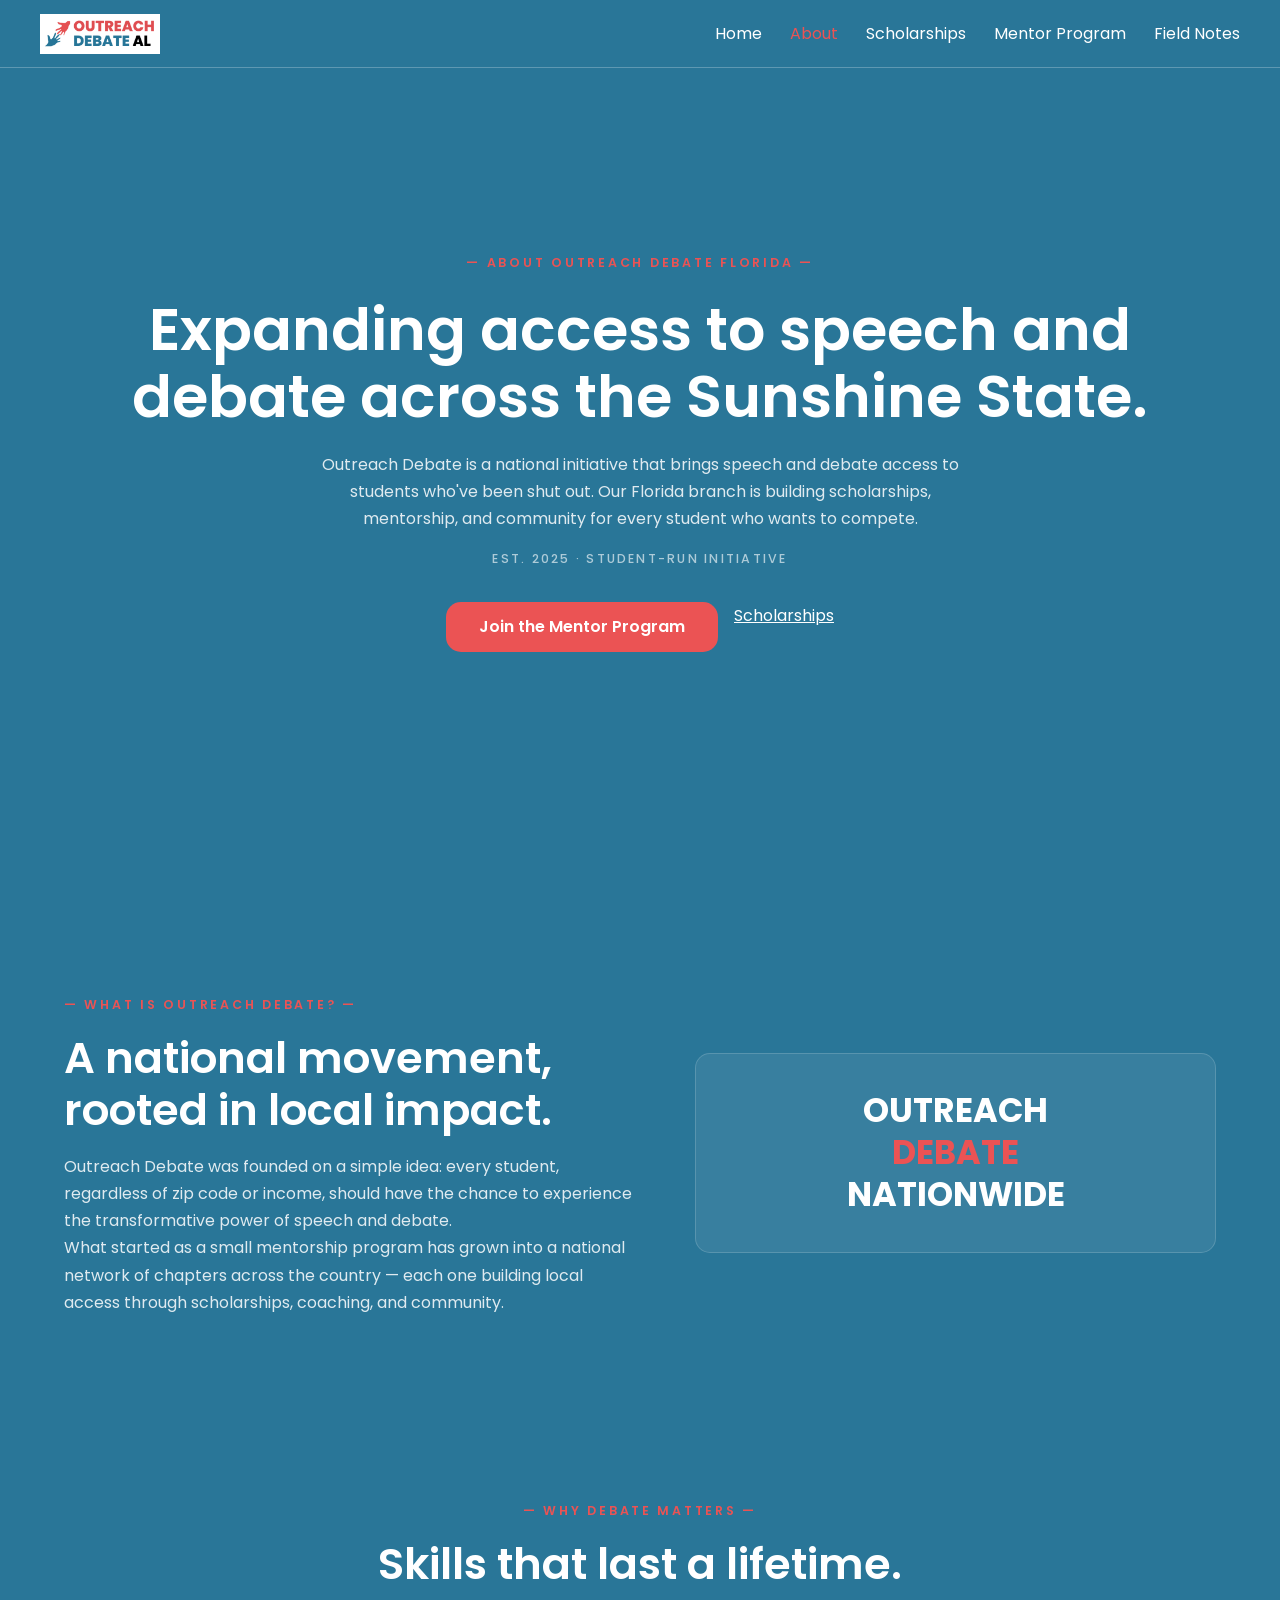
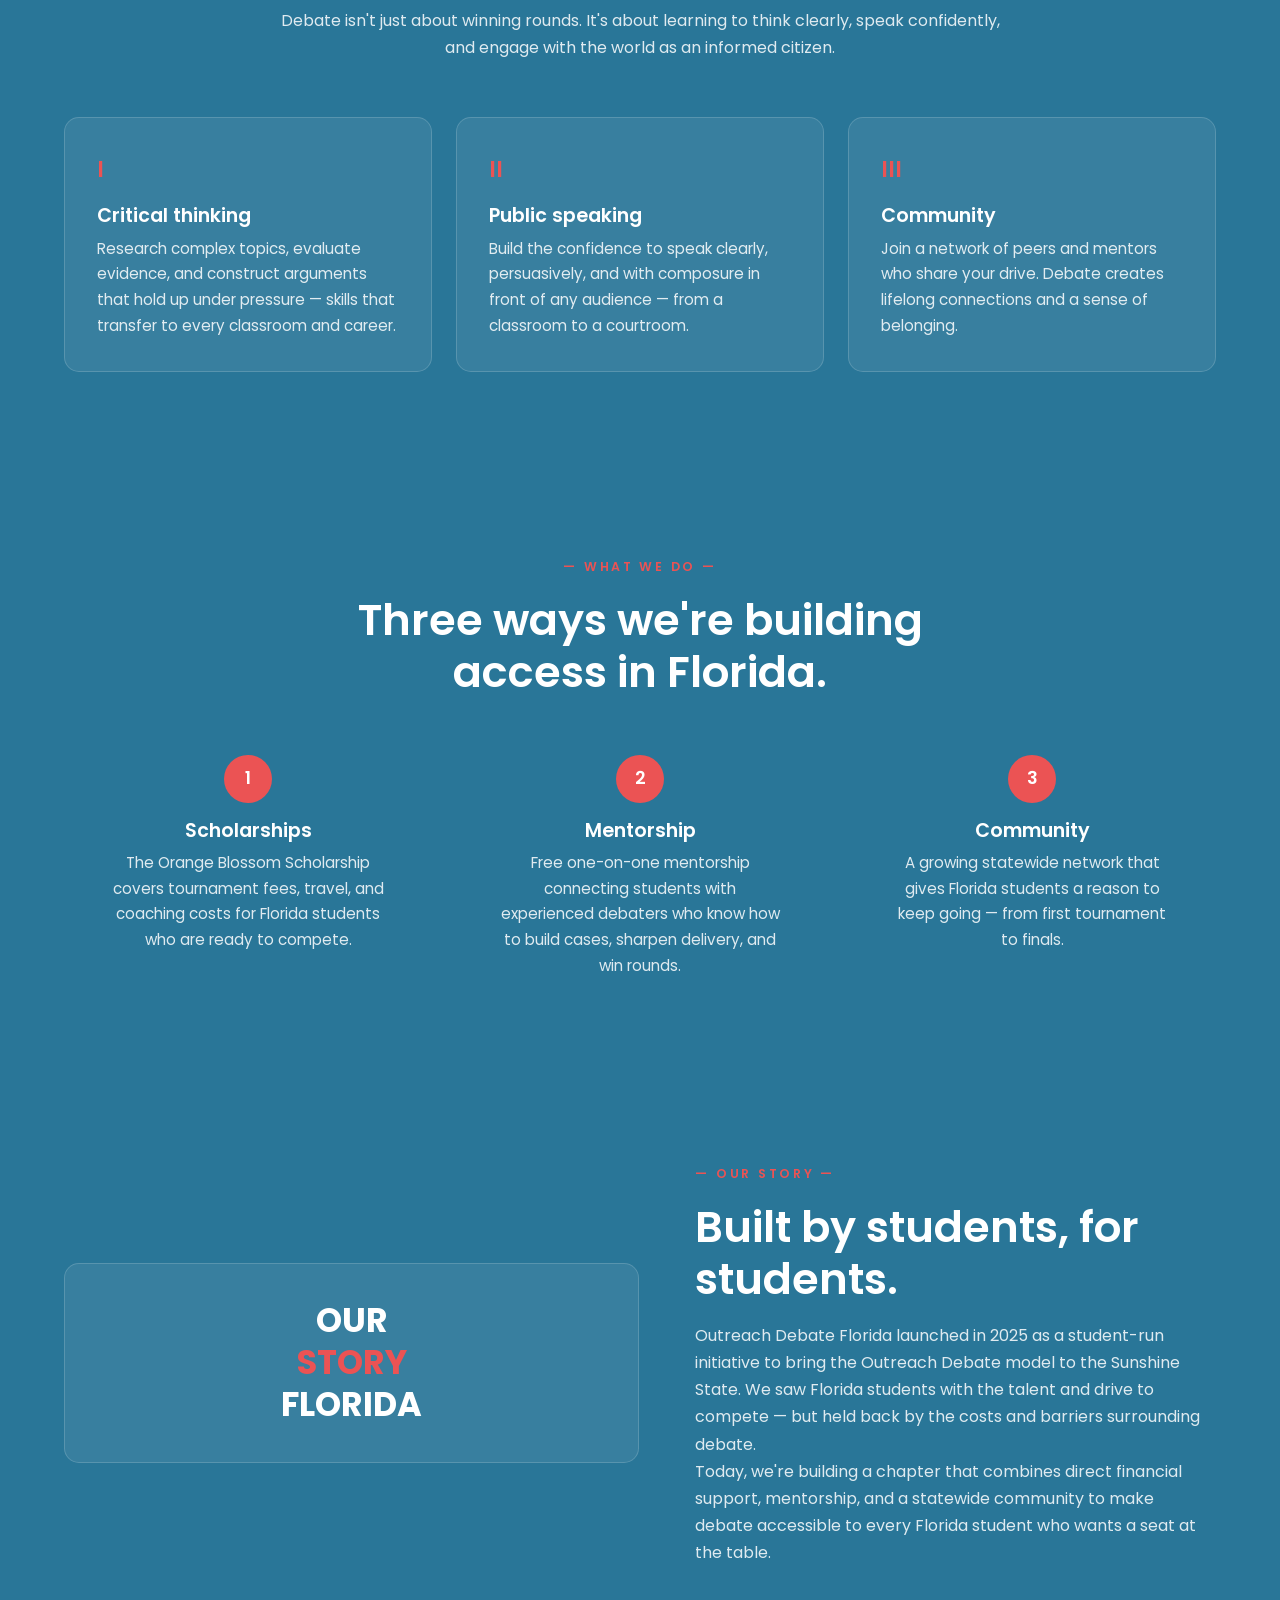
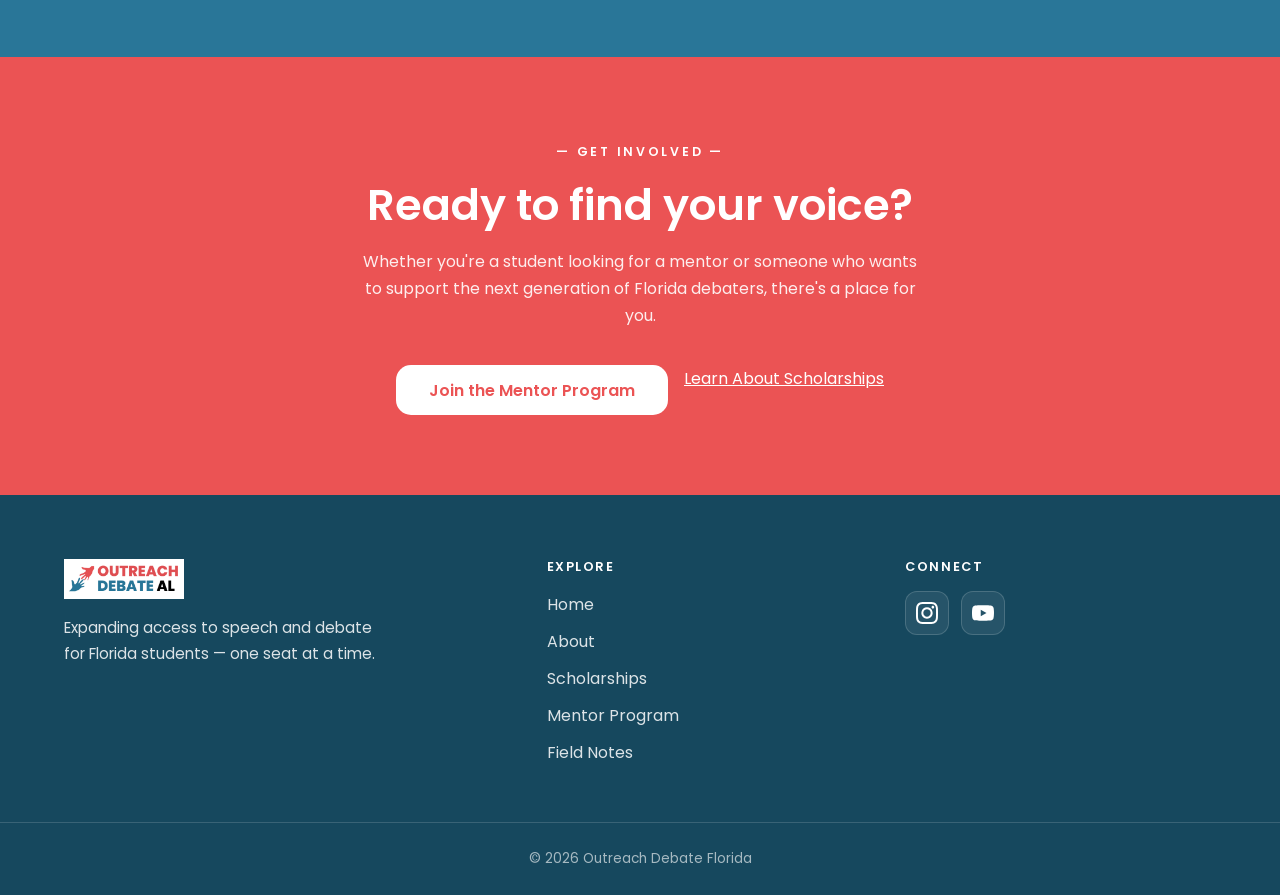
==== about.html @ 44abd03a "Add about + scholarships pages, update nav across all pages" ====
<!DOCTYPE html>
<html lang="en">
<head>
  <meta charset="UTF-8" />
  <meta name="viewport" content="width=device-width, initial-scale=1.0" />
  <title>About — Outreach Debate Florida</title>
  <meta name="description" content="Outreach Debate Florida is expanding access to speech and debate for students across the state. Learn about our mission, our story, and why debate matters." />
  <meta property="og:title" content="About — Outreach Debate Florida" />
  <meta property="og:description" content="Expanding access to speech and debate for Florida students." />
  <meta property="og:type" content="website" />
  <meta name="theme-color" content="#297698" />
  <link rel="icon" href="assets/img/favicon.ico" type="image/x-icon" />
  <link rel="preconnect" href="https://fonts.googleapis.com" />
  <link rel="preconnect" href="https://fonts.gstatic.com" crossorigin />
  <link href="https://fonts.googleapis.com/css2?family=Poppins:wght@400;500;600;700&display=swap" rel="stylesheet" />
  <link rel="stylesheet" href="css/style.css" />
</head>
<body>
  <!-- Nav -->
  <header class="nav">
    <a class="nav-brand" href="index.html">
      <img src="assets/img/outreach-logo.png" alt="Outreach Debate logo" width="114" height="38" loading="lazy" decoding="async" />
    </a>
    <ul class="nav-links">
      <li><a href="index.html">Home</a></li>
      <li><a href="about.html" class="active">About</a></li>
      <li><a href="scholarships.html">Scholarships</a></li>
      <li><a href="mentor-program.html">Mentor Program</a></li>
      <li><a href="index.html#field-notes">Field Notes</a></li>
    </ul>
    <button class="burger" aria-label="Toggle menu">
      <span></span><span></span><span></span>
    </button>
  </header>

  <main>
    <!-- Hero -->
    <section class="hero">
      <div class="container">
        <p class="hero-eyebrow">— About Outreach Debate Florida —</p>
        <h1>Expanding access to speech and debate across the Sunshine State.</h1>
        <p class="hero-dek">
          Outreach Debate is a national initiative that brings speech and debate access to students
          who've been shut out. Our Florida branch is building scholarships, mentorship, and community
          for every student who wants to compete.
        </p>
        <p class="hero-meta">Est. 2025 · Student-Run Initiative</p>
        <div class="hero-actions">
          <a class="btn" href="mentor-program.html">Join the Mentor Program</a>
          <a class="btn-outline" href="scholarships.html">Scholarships</a>
        </div>
      </div>
    </section>

    <!-- What is Outreach Debate? -->
    <section class="section">
      <div class="container split">
        <div class="split-copy reveal">
          <span class="eyebrow">— What is Outreach Debate? —</span>
          <h2>A national movement, rooted in local impact.</h2>
          <p>
            Outreach Debate was founded on a simple idea: every student, regardless of zip code or
            income, should have the chance to experience the transformative power of speech and debate.
          </p>
          <p>
            What started as a small mentorship program has grown into a national network of chapters
            across the country — each one building local access through scholarships, coaching, and
            community.
          </p>
        </div>
        <div class="brand-block reveal">
          <span class="bb-word">OUTREACH</span>
          <span class="bb-word">DEBATE</span>
          <span class="bb-word">NATIONWIDE</span>
        </div>
      </div>
    </section>

    <!-- Why Debate Matters -->
    <section class="section">
      <div class="container">
        <div class="section-head reveal">
          <span class="eyebrow">— Why Debate Matters —</span>
          <h2>Skills that last a lifetime.</h2>
          <p>
            Debate isn't just about winning rounds. It's about learning to think clearly, speak
            confidently, and engage with the world as an informed citizen.
          </p>
        </div>
        <div class="grid-3 reveal">
          <div class="item">
            <span class="item-num">I</span>
            <h3>Critical thinking</h3>
            <p>
              Research complex topics, evaluate evidence, and construct arguments that hold up under
              pressure — skills that transfer to every classroom and career.
            </p>
          </div>
          <div class="item">
            <span class="item-num">II</span>
            <h3>Public speaking</h3>
            <p>
              Build the confidence to speak clearly, persuasively, and with composure in front of any
              audience — from a classroom to a courtroom.
            </p>
          </div>
          <div class="item">
            <span class="item-num">III</span>
            <h3>Community</h3>
            <p>
              Join a network of peers and mentors who share your drive. Debate creates lifelong
              connections and a sense of belonging.
            </p>
          </div>
        </div>
      </div>
    </section>

    <!-- What We Do -->
    <section class="section">
      <div class="container">
        <div class="section-head reveal">
          <span class="eyebrow">— What We Do —</span>
          <h2>Three ways we're building access in Florida.</h2>
        </div>
        <div class="steps">
          <div class="step reveal">
            <div class="step-num">1</div>
            <h3>Scholarships</h3>
            <p>
              The Orange Blossom Scholarship covers tournament fees, travel, and coaching costs for
              Florida students who are ready to compete.
            </p>
          </div>
          <div class="step reveal" data-delay="1">
            <div class="step-num">2</div>
            <h3>Mentorship</h3>
            <p>
              Free one-on-one mentorship connecting students with experienced debaters who know how to
              build cases, sharpen delivery, and win rounds.
            </p>
          </div>
          <div class="step reveal" data-delay="2">
            <div class="step-num">3</div>
            <h3>Community</h3>
            <p>
              A growing statewide network that gives Florida students a reason to keep going — from
              first tournament to finals.
            </p>
          </div>
        </div>
      </div>
    </section>

    <!-- Our Story -->
    <section class="section">
      <div class="container split">
        <div class="brand-block reveal">
          <span class="bb-word">OUR</span>
          <span class="bb-word">STORY</span>
          <span class="bb-word">FLORIDA</span>
        </div>
        <div class="split-copy reveal">
          <span class="eyebrow">— Our Story —</span>
          <h2>Built by students, for students.</h2>
          <p>
            Outreach Debate Florida launched in 2025 as a student-run initiative to bring the Outreach
            Debate model to the Sunshine State. We saw Florida students with the talent and drive to
            compete — but held back by the costs and barriers surrounding debate.
          </p>
          <p>
            Today, we're building a chapter that combines direct financial support, mentorship, and a
            statewide community to make debate accessible to every Florida student who wants a seat at
            the table.
          </p>
        </div>
      </div>
    </section>

    <!-- CTA -->
    <section class="cta-band">
      <div class="container">
        <span class="eyebrow">— Get Involved —</span>
        <h2>Ready to find your voice?</h2>
        <p>
          Whether you're a student looking for a mentor or someone who wants to support the next
          generation of Florida debaters, there's a place for you.
        </p>
        <div class="hero-actions">
          <a class="btn-invert btn" href="mentor-program.html">Join the Mentor Program</a>
          <a class="btn-outline" href="scholarships.html">Learn About Scholarships</a>
        </div>
      </div>
    </section>
  </main>

  <!-- Footer -->
  <footer class="footer">
    <div class="container">
      <div class="footer-grid">
        <div>
          <a class="footer-brand" href="index.html">
            <img src="assets/img/outreach-logo.png" alt="Outreach Debate logo" width="114" height="38" loading="lazy" decoding="async" />
          </a>
          <p class="footer-desc">Expanding access to speech and debate for Florida students — one seat at a time.</p>
        </div>
        <div>
          <h3>Explore</h3>
          <ul class="footer-links">
            <li><a href="index.html">Home</a></li>
            <li><a href="about.html">About</a></li>
            <li><a href="scholarships.html">Scholarships</a></li>
            <li><a href="mentor-program.html">Mentor Program</a></li>
            <li><a href="index.html#field-notes">Field Notes</a></li>
          </ul>
        </div>
        <div>
          <h3>Connect</h3>
          <div class="footer-social">
            <a href="https://www.instagram.com/outreachdebate.fl/" target="_blank" rel="noopener noreferrer" aria-label="Instagram">
              <svg viewBox="0 0 24 24" fill="currentColor" aria-hidden="true"><path d="M12 2.163c3.204 0 3.584.012 4.85.07 3.252.148 4.771 1.691 4.919 4.919.058 1.265.069 1.645.069 4.849 0 3.205-.012 3.584-.069 4.849-.149 3.225-1.664 4.771-4.919 4.919-1.266.058-1.644.07-4.85.07-3.204 0-3.584-.012-4.849-.07-3.26-.149-4.771-1.699-4.919-4.92-.058-1.265-.07-1.644-.07-4.849 0-3.204.013-3.583.07-4.849.149-3.227 1.664-4.771 4.919-4.919 1.266-.057 1.645-.069 4.849-.069zm0-2.163c-3.259 0-3.667.014-4.947.072-4.358.2-6.78 2.618-6.98 6.98-.059 1.281-.073 1.689-.073 4.948 0 3.259.014 3.668.072 4.948.2 4.358 2.618 6.78 6.98 6.98 1.281.058 1.689.072 4.948.072 3.259 0 3.668-.014 4.948-.072 4.354-.2 6.782-2.618 6.979-6.98.059-1.28.073-1.689.073-4.948 0-3.259-.014-3.667-.072-4.947-.196-4.354-2.617-6.78-6.979-6.98-1.281-.059-1.69-.073-4.949-.073zm0 5.838c-3.403 0-6.162 2.759-6.162 6.162s2.759 6.163 6.162 6.163 6.162-2.759 6.162-6.163c0-3.403-2.759-6.162-6.162-6.162zm0 10.162c-2.209 0-4-1.79-4-4 0-2.209 1.791-4 4-4s4 1.791 4 4c0 2.21-1.791 4-4 4zm6.406-11.845c-.796 0-1.441.645-1.441 1.44s.645 1.44 1.441 1.44c.795 0 1.439-.645 1.439-1.44s-.644-1.44-1.439-1.44z"/></svg>
            </a>
            <a href="https://www.youtube.com/@outreachdebate" target="_blank" rel="noopener noreferrer" aria-label="YouTube">
              <svg viewBox="0 0 24 24" fill="currentColor" aria-hidden="true"><path d="M23.498 6.186a3.016 3.016 0 0 0-2.122-2.136C19.505 3.545 12 3.545 12 3.545s-7.505 0-9.377.505A3.017 3.017 0 0 0 .502 6.186C0 8.07 0 12 0 12s0 3.93.502 5.814a3.016 3.016 0 0 0 2.122 2.136c1.871.505 9.376.505 9.376.505s7.505 0 9.377-.505a3.015 3.015 0 0 0 2.122-2.136C24 15.93 24 12 24 12s0-3.93-.502-5.814zM9.545 15.568V8.432L15.818 12l-6.273 3.568z"/></svg>
            </a>
          </div>
        </div>
      </div>
    </div>
    <div class="legal">© 2026 Outreach Debate Florida</div>
  </footer>

  <script src="js/main.js"></script>
</body>
</html>
---- css/style.css ----
:root {
  --teal: #297698;
  --teal-dark: #1E5D7B;
  --teal-deep: #16485E;
  --coral: #EB5354;
  --coral-dark: #D94546;
  --white: #FFFFFF;
  --white-dim: rgba(255, 255, 255, 0.85);
  --white-faint: rgba(255, 255, 255, 0.62);
  --card: rgba(255, 255, 255, 0.07);
  --line: rgba(255, 255, 255, 0.16);
  --radius: 15px;
  --font: "Poppins", system-ui, -apple-system, sans-serif;
  --maxw: 1200px;
}

*,
*::before,
*::after {
  box-sizing: border-box;
  margin: 0;
  padding: 0;
}

html {
  scroll-behavior: smooth;
  scroll-padding-top: 92px;
}

body {
  font-family: var(--font);
  font-size: 1rem;
  line-height: 1.7;
  color: var(--white-dim);
  background: var(--teal);
  -webkit-font-smoothing: antialiased;
  text-rendering: optimizeLegibility;
  overflow-x: hidden;
}

h1,
h2,
h3 {
  font-family: var(--font);
  font-weight: 600;
  color: var(--white);
  line-height: 1.2;
}

h1 {
  font-size: clamp(2.3rem, 4.6vw, 3.9rem);
  line-height: 1.15;
}

h2 {
  font-size: clamp(1.8rem, 3.4vw, 2.7rem);
}

h3 {
  font-size: 1.2rem;
}

p {
  line-height: 1.7;
}

a {
  color: var(--coral);
}

img {
  display: block;
  max-width: 100%;
  height: auto;
}

::selection {
  background: var(--coral);
  color: var(--white);
}

:focus-visible {
  outline: 2px solid var(--coral);
  outline-offset: 2px;
}

.container {
  width: 100%;
  max-width: var(--maxw);
  margin-inline: auto;
  padding-inline: 24px;
}

.eyebrow,
.hero-eyebrow {
  display: inline-block;
  font-family: var(--font);
  font-weight: 600;
  font-size: 0.78rem;
  letter-spacing: 0.22em;
  text-transform: uppercase;
  color: var(--coral);
}

/* ---------------------------------- Nav ---------------------------------- */

.nav {
  position: fixed;
  top: 0;
  left: 0;
  right: 0;
  z-index: 100;
  height: 68px;
  display: flex;
  align-items: center;
  justify-content: space-between;
  gap: 24px;
  padding-inline: max(24px, calc((100vw - var(--maxw)) / 2));
  background: transparent;
  border-bottom: 1px solid rgba(255, 255, 255, 0.25);
}

.nav.scrolled {
  background: var(--teal-dark);
}

.nav-brand {
  display: inline-flex;
  align-items: center;
  flex: none;
}

.nav-brand img {
  flex: none;
  width: auto;
  height: 40px;
}

.nav-links {
  display: flex;
  align-items: center;
  gap: 28px;
  list-style: none;
}

.nav-links a {
  display: inline-block;
  padding: 6px 0;
  color: var(--white);
  text-decoration: none;
  font-family: var(--font);
  font-weight: 400;
  font-size: 1rem;
  transition: color 0.2s ease;
}

.nav-links a:hover {
  color: var(--coral);
}

.nav-links a.active {
  color: var(--coral);
}

.burger {
  display: none;
  flex-direction: column;
  gap: 5px;
  padding: 8px;
  background: none;
  border: 0;
  cursor: pointer;
}

.burger span {
  display: block;
  width: 22px;
  height: 2px;
  background: var(--white);
}

body.menu-open {
  overflow: hidden;
}

/* --------------------------------- Buttons -------------------------------- */

.btn {
  display: inline-flex;
  align-items: center;
  justify-content: center;
  gap: 8px;
  height: 50px;
  padding: 0 32px;
  border: 1px solid transparent;
  border-radius: var(--radius);
  background: var(--coral);
  color: var(--white);
  font-family: var(--font);
  font-weight: 600;
  font-size: 1rem;
  text-decoration: none;
  white-space: nowrap;
  cursor: pointer;
  transition: background-color 0.2s ease, color 0.2s ease, border-color 0.2s ease;
}

.btn:hover {
  background: var(--coral-dark);
  color: var(--white);
}

.btn-outline {
  background: transparent;
  border-color: rgba(255, 255, 255, 0.7);
  color: var(--white);
}

.btn-outline:hover {
  background: var(--white);
  border-color: var(--white);
  color: var(--teal);
}

.btn-invert {
  background: var(--white);
  color: var(--coral);
}

.btn-invert:hover {
  background: var(--white);
  color: var(--coral-dark);
}

/* ----------------------------------- Hero --------------------------------- */

.hero {
  display: flex;
  align-items: center;
  justify-content: center;
  min-height: 100vh;
  padding: 96px 0;
  background: var(--teal);
  text-align: center;
}

.hero-inner {
  display: block;
  width: 100%;
}

.hero-copy {
  text-align: center;
}

.hero h1 {
  margin-top: 20px;
}

.hero-dek {
  max-width: 640px;
  margin: 20px auto 0;
  color: var(--white-dim);
}

.hero-meta {
  margin-top: 16px;
  font-family: var(--font);
  font-weight: 500;
  font-size: 0.78rem;
  letter-spacing: 0.18em;
  text-transform: uppercase;
  color: var(--white-faint);
}

.hero-actions {
  display: flex;
  flex-wrap: wrap;
  justify-content: center;
  gap: 16px;
  margin-top: 32px;
}

.hero-figure {
  margin: 48px auto 0;
  max-width: 760px;
  text-align: center;
}

.hero-figure img {
  width: 100%;
  height: auto;
  border-radius: var(--radius);
  border: 1px solid rgba(255, 255, 255, 0.25);
  box-shadow: 0 4px 20px rgba(10, 40, 60, 0.25);
}

.figcaption {
  margin-top: 12px;
  font-family: var(--font);
  font-size: 0.85rem;
  color: var(--white-faint);
  text-align: center;
}

/* --------------------------------- Sections -------------------------------- */

.section {
  padding: 90px 0;
  background: var(--teal);
}

.section-head {
  max-width: 720px;
  margin: 0 auto 56px;
  text-align: center;
}

.section-head h2 {
  margin: 16px 0;
}

.section-head p {
  color: var(--white-dim);
}

/* ---------------------------------- Split ---------------------------------- */

.split {
  display: grid;
  grid-template-columns: 1.05fr 0.95fr;
  gap: 56px;
  align-items: center;
}

.brand-block {
  background: var(--card);
  border: 1px solid var(--line);
  border-radius: var(--radius);
  padding: 36px;
  text-align: center;
}

.bb-word {
  display: block;
  font-family: var(--font);
  font-weight: 700;
  font-size: clamp(1.5rem, 3vw, 2.1rem);
  line-height: 1.25;
  color: var(--white);
}

.bb-word:nth-child(2) {
  color: var(--coral);
}

.split-copy h2 {
  margin: 16px 0;
}

.split-copy .status {
  margin-bottom: 16px;
}

.split-copy p {
  color: var(--white-dim);
}

.split img {
  width: 100%;
  height: auto;
  border-radius: var(--radius);
  border: 1px solid rgba(255, 255, 255, 0.25);
  box-shadow: 0 4px 20px rgba(10, 40, 60, 0.25);
}

.status {
  display: inline-flex;
  align-items: center;
  gap: 8px;
  padding: 8px 18px;
  border: 1px solid var(--line);
  border-radius: 999px;
  background: var(--card);
  color: var(--white-dim);
  font-family: var(--font);
  font-weight: 500;
  font-size: 0.75rem;
  letter-spacing: 0.12em;
  text-transform: uppercase;
  white-space: nowrap;
}

.status::before {
  content: "";
  flex: none;
  width: 8px;
  height: 8px;
  border-radius: 50%;
  background: var(--coral);
}

/* ---------------------------------- Grid 3 --------------------------------- */

.grid-3 {
  display: grid;
  grid-template-columns: repeat(3, 1fr);
  gap: 24px;
}

.item {
  background: var(--card);
  border: 1px solid var(--line);
  border-radius: var(--radius);
  padding: 32px;
  transition: background-color 0.2s ease;
}

.item:hover {
  background: rgba(255, 255, 255, 0.12);
}

.item-num {
  display: block;
  margin-bottom: 16px;
  font-family: var(--font);
  font-weight: 600;
  font-size: 1.4rem;
  color: var(--coral);
}

.item h3 {
  margin-bottom: 8px;
}

.item p {
  font-size: 0.95rem;
  color: var(--white-dim);
}

/* -------------------------------- Field Notes ------------------------------- */

.ig-grid {
  display: grid;
  grid-template-columns: repeat(3, 1fr);
  gap: 20px;
  justify-content: center;
  margin-inline: auto;
}

.ig-card {
  display: flex;
  flex-direction: column;
  background: var(--card);
  border: 1px solid var(--line);
  border-radius: var(--radius);
  overflow: hidden;
  text-decoration: none;
}

.ig-card img {
  width: 100%;
  aspect-ratio: 4 / 5;
  object-fit: cover;
  transition: opacity 0.2s ease;
}

.ig-card:hover img {
  opacity: 0.9;
}

.ig-cap {
  padding: 12px 14px 4px;
  font-family: var(--font);
  font-size: 0.9rem;
  color: var(--white-dim);
  display: -webkit-box;
  -webkit-line-clamp: 2;
  -webkit-box-orient: vertical;
  overflow: hidden;
}

.ig-meta {
  padding: 0 14px 12px;
  font-family: var(--font);
  font-weight: 600;
  font-size: 0.7rem;
  letter-spacing: 0.12em;
  text-transform: uppercase;
  color: var(--white-faint);
}

.ig-empty {
  text-align: center;
  color: var(--white-dim);
}

.icon-btn {
  display: grid;
  place-items: center;
  width: 56px;
  height: 56px;
  border-radius: var(--radius);
  background: var(--coral);
  color: var(--white);
  text-decoration: none;
  transition: background-color 0.2s ease;
}

.icon-btn:hover {
  background: var(--coral-dark);
}

.icon-btn svg {
  width: 26px;
  height: 26px;
  fill: currentColor;
}

/* ---------------------------------- Footer --------------------------------- */

.footer {
  background: var(--teal-deep);
  padding: 64px 0 0;
}

.footer-grid {
  display: grid;
  grid-template-columns: 1.4fr 1fr 1fr;
  gap: 48px;
}

.footer h3 {
  margin-bottom: 16px;
  font-size: 0.8rem;
  letter-spacing: 0.12em;
  text-transform: uppercase;
}

.footer-brand {
  display: inline-flex;
  align-items: center;
  margin-bottom: 16px;
}

.footer-brand img {
  flex: none;
  width: auto;
  height: 40px;
}

.footer-desc {
  max-width: 320px;
  font-size: 0.95rem;
  color: var(--white-dim);
}

.footer-links {
  display: flex;
  flex-direction: column;
  gap: 10px;
  list-style: none;
}

.footer-links a {
  color: var(--white-dim);
  text-decoration: none;
  transition: color 0.2s ease;
}

.footer-links a:hover {
  color: var(--coral);
}

.footer-social {
  display: flex;
  gap: 12px;
}

.footer-social a {
  display: grid;
  place-items: center;
  width: 44px;
  height: 44px;
  border-radius: 12px;
  background: var(--card);
  border: 1px solid var(--line);
  color: var(--white);
  text-decoration: none;
  transition: background-color 0.2s ease, color 0.2s ease;
}

.footer-social a:hover {
  background: var(--coral);
  color: var(--white);
}

.footer-social svg {
  width: 22px;
  height: 22px;
  fill: currentColor;
}

.legal {
  margin-top: 56px;
  padding: 24px 16px;
  border-top: 1px solid rgba(255, 255, 255, 0.15);
  text-align: center;
  font-size: 0.85rem;
  color: var(--white-faint);
}

/* ---------------------------------- CTA ------------------------------------ */

.cta-band {
  background: var(--coral);
  padding: 80px 0;
  text-align: center;
}

.cta-band h2 {
  margin: 16px 0;
}

.cta-band p {
  max-width: 560px;
  margin: 0 auto 36px;
  color: rgba(255, 255, 255, 0.9);
}

.cta-band .eyebrow {
  color: var(--white);
}

/* ---------------------------------- Steps ---------------------------------- */

.steps {
  display: grid;
  grid-template-columns: repeat(3, 1fr);
  gap: 24px;
  margin-top: 48px;
}

.step {
  text-align: center;
}

.step-num {
  display: grid;
  place-items: center;
  width: 48px;
  height: 48px;
  margin: 0 auto 16px;
  border-radius: 50%;
  background: var(--coral);
  color: var(--white);
  font-family: var(--font);
  font-weight: 600;
  font-size: 1.1rem;
}

.step h3 {
  margin-bottom: 8px;
}

.step p {
  max-width: 280px;
  margin-inline: auto;
  font-size: 0.95rem;
  color: var(--white-dim);
}

/* ---------------------------------- Reveal ---------------------------------- */

.reveal {
  opacity: 0;
  transition: opacity 0.5s ease;
}

.reveal.in {
  opacity: 1;
}

/* ------------------------------- Responsive -------------------------------- */

@media (max-width: 1020px) {
  .grid-3,
  .ig-grid,
  .steps {
    grid-template-columns: repeat(2, 1fr);
  }

  .split {
    grid-template-columns: 1fr;
    gap: 40px;
  }

  .footer-grid {
    grid-template-columns: repeat(2, 1fr);
    gap: 40px;
  }
}

@media (max-width: 720px) {
  .nav {
    height: 60px;
  }

  .burger {
    display: flex;
    position: relative;
    z-index: 96;
  }

  .nav-links {
    position: fixed;
    top: 0;
    right: 0;
    bottom: 0;
    width: min(320px, 100%);
    flex-direction: column;
    align-items: stretch;
    gap: 4px;
    padding: 84px 24px 24px;
    background: var(--teal-deep);
    border-left: 1px solid var(--line);
    transform: translateX(105%);
    transition: transform 0.3s ease;
    z-index: 95;
  }

  body.menu-open .nav-links {
    transform: translateX(0);
  }

  .nav-links a {
    display: block;
    padding: 14px 0;
    font-size: 1.05rem;
  }

  .section {
    padding: 72px 0;
  }

  .section-head {
    margin-bottom: 40px;
  }
}

@media (max-width: 640px) {
  .grid-3,
  .ig-grid,
  .steps {
    grid-template-columns: 1fr;
  }

  .footer-grid {
    grid-template-columns: 1fr;
    gap: 40px;
  }

  .cta-band {
    padding: 72px 0;
  }

  .hero {
    padding: 96px 0 72px;
  }
}

@media (prefers-reduced-motion: reduce) {
  html {
    scroll-behavior: auto;
  }

  *,
  *::before,
  *::after {
    transition: none !important;
    animation: none !important;
  }

  .reveal {
    opacity: 1;
  }
}
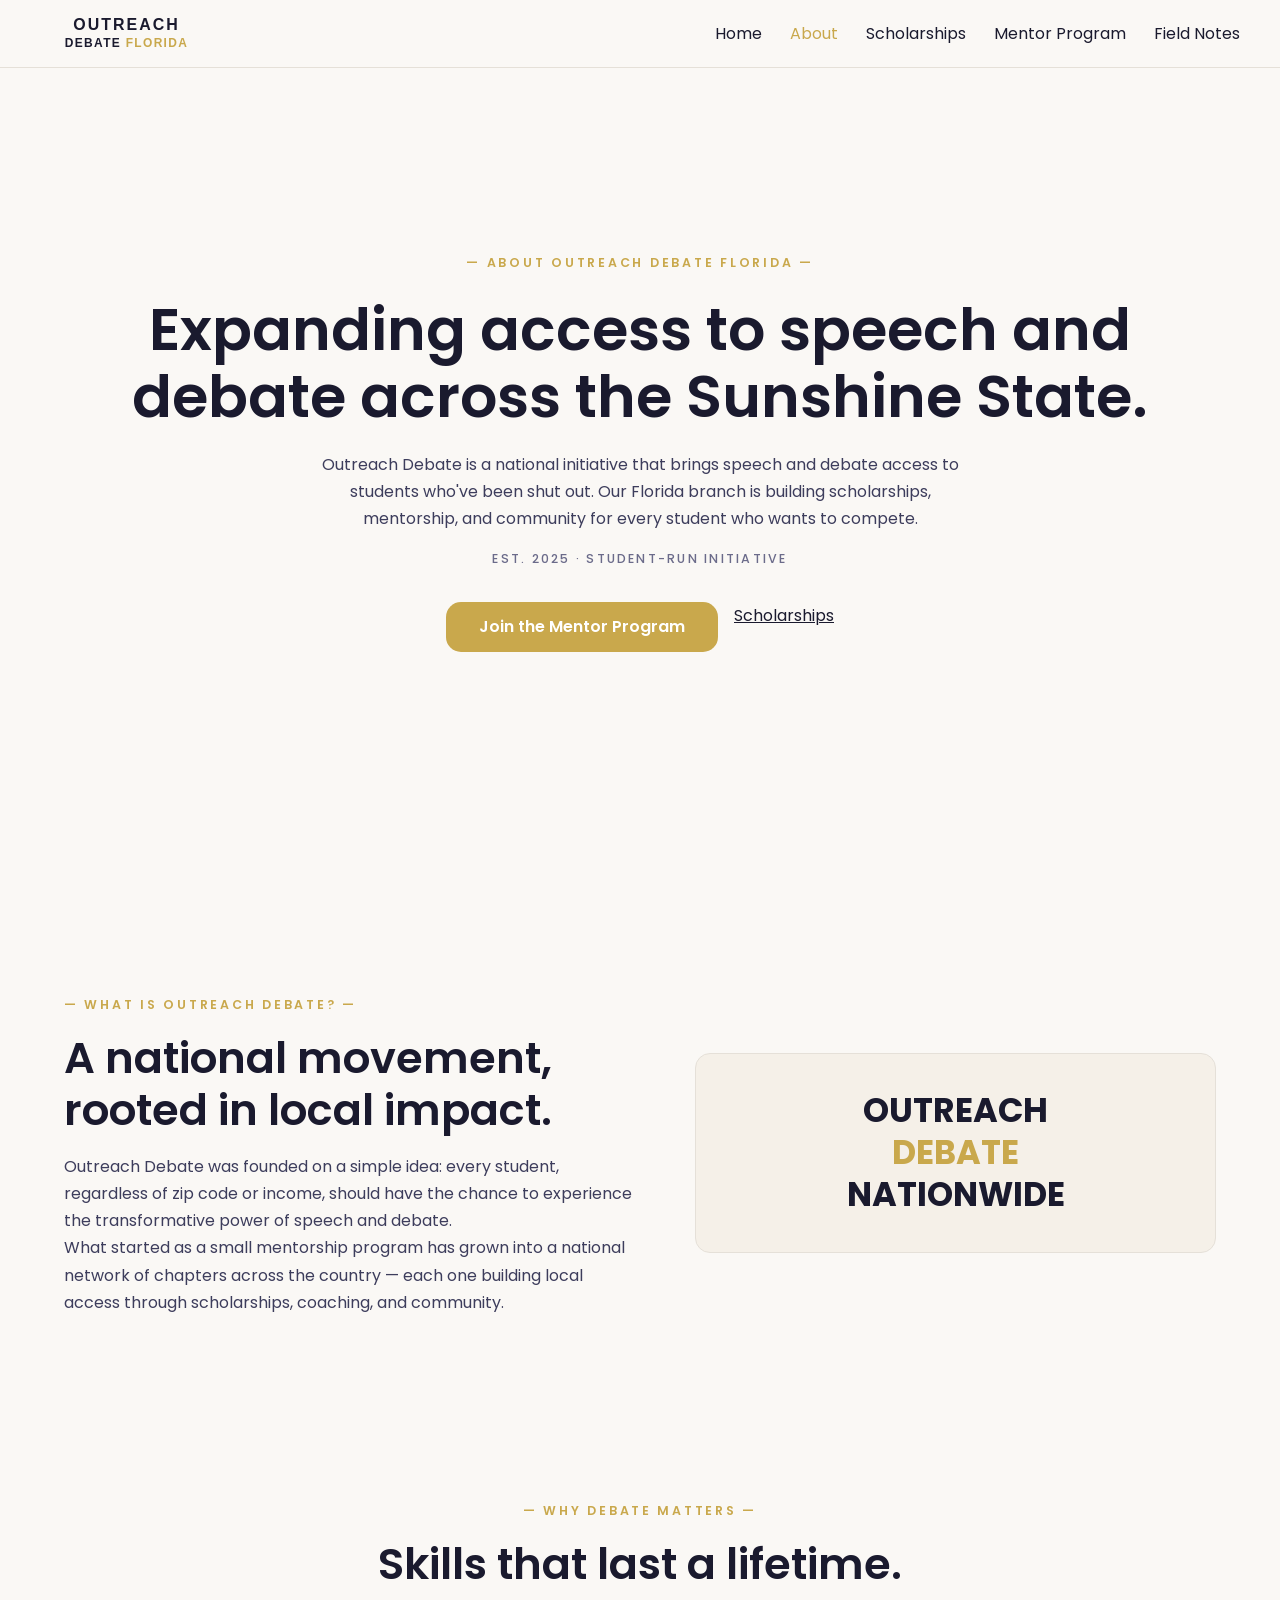
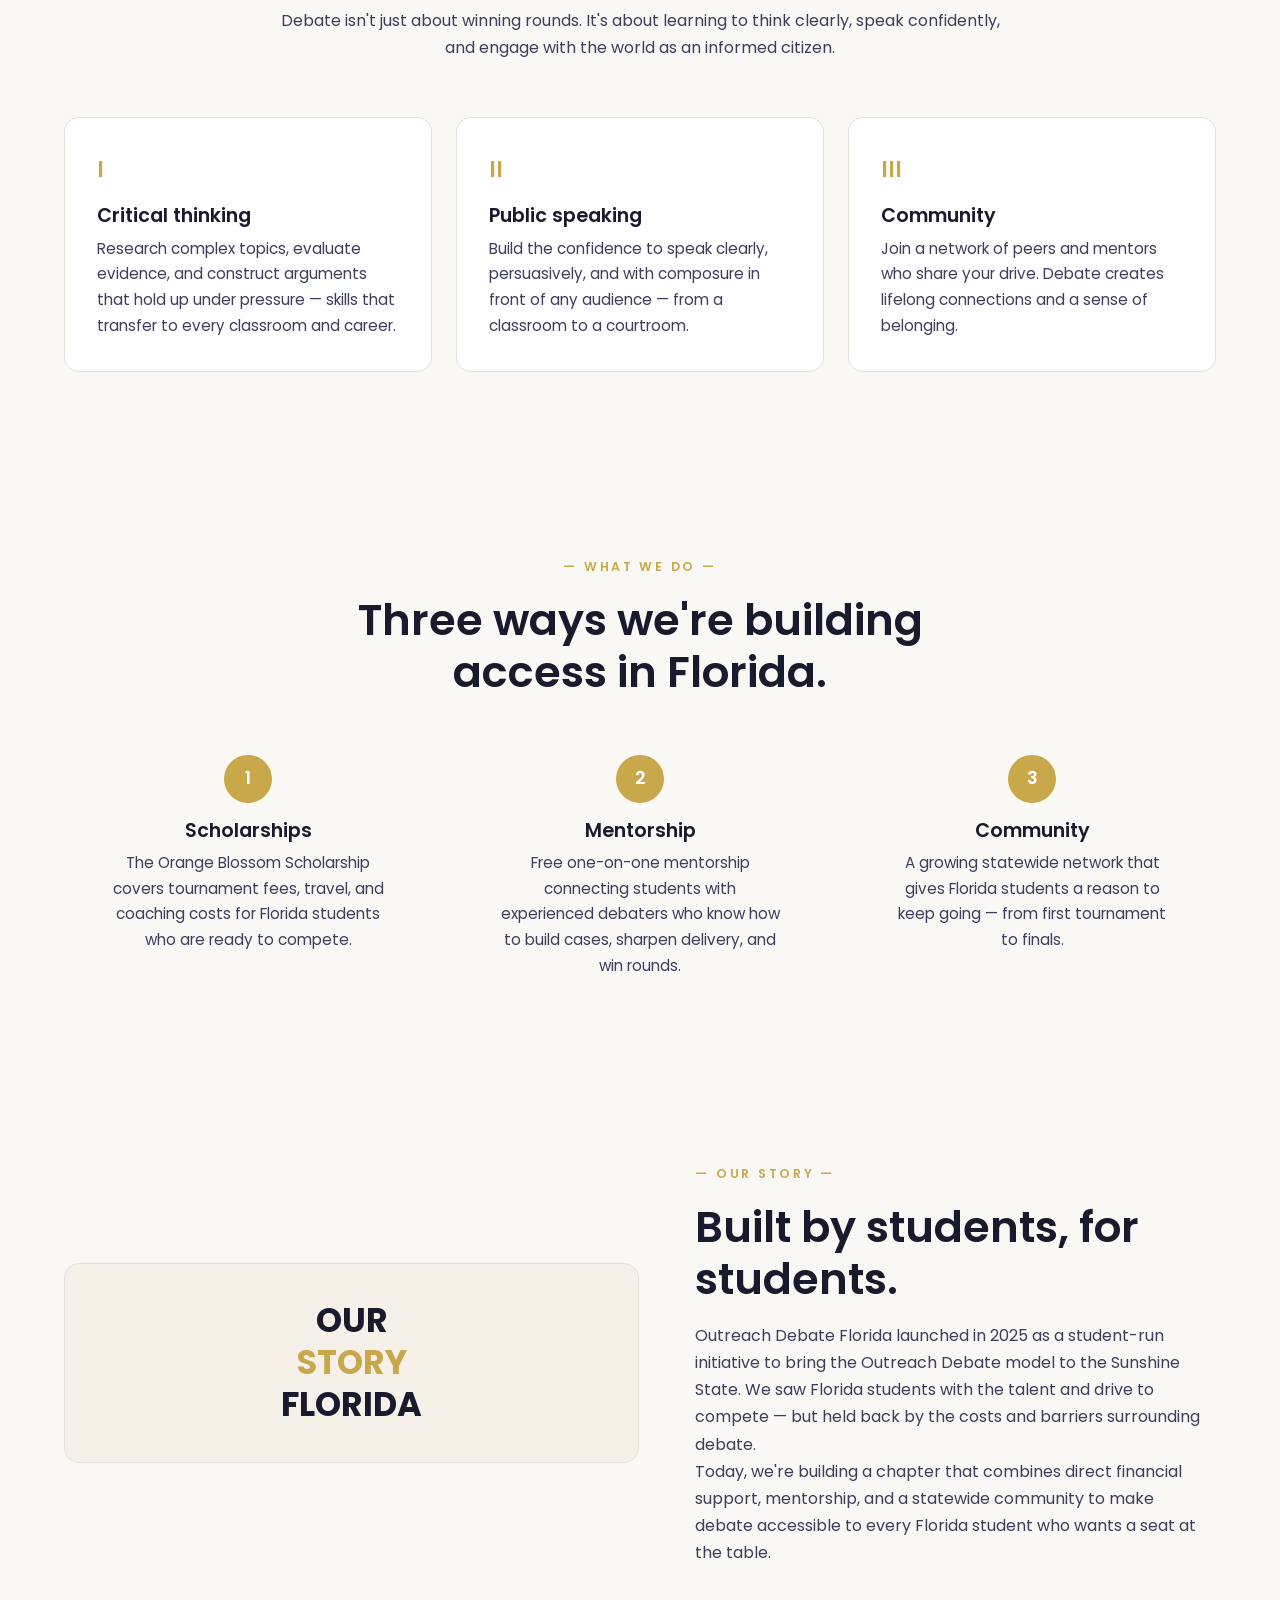
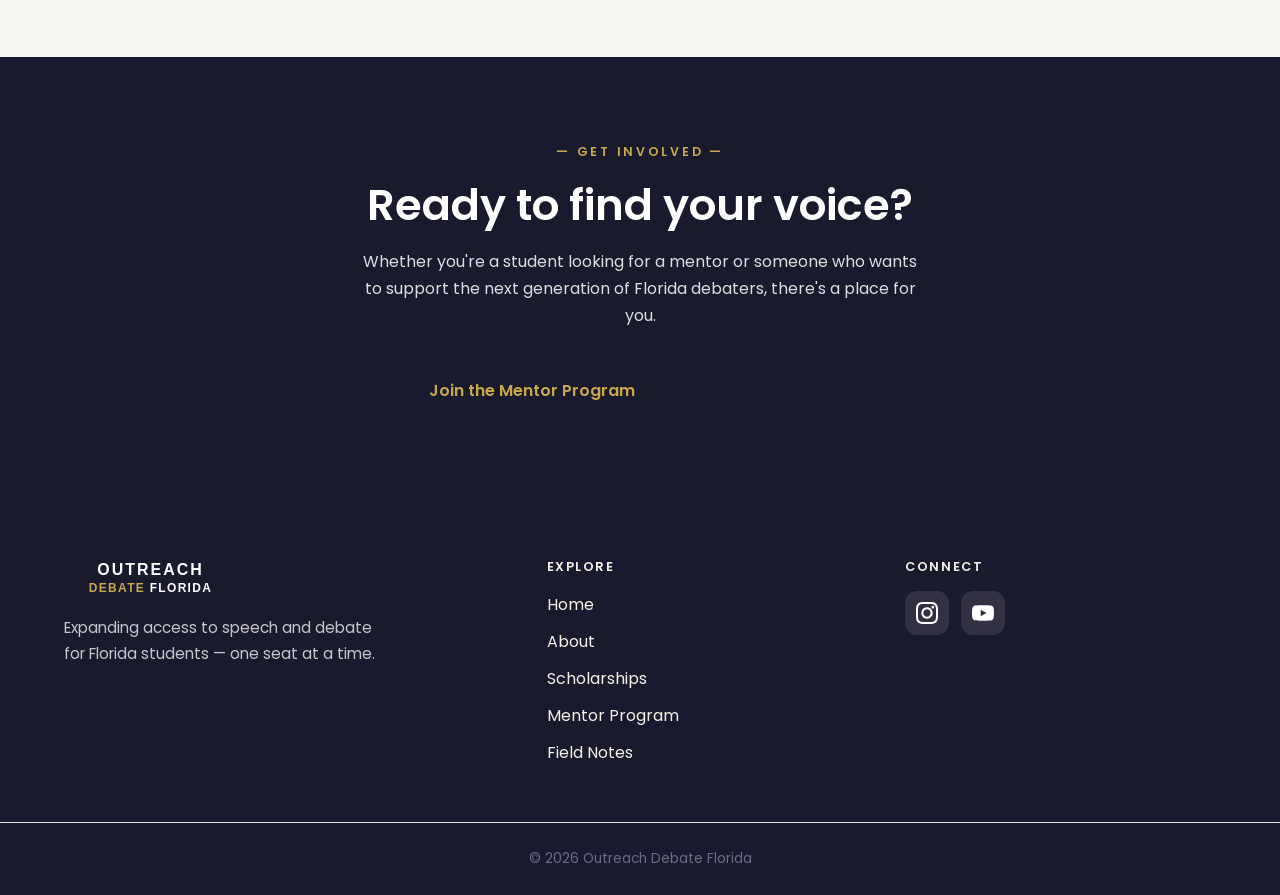
==== commit 47975607: "Redesign: teal/coral → ivory/ink/gold academic palette + SVG logos - Complete CSS palette swap: whit" ====
--- a/about.html
+++ b/about.html
@@ -8,7 +8,7 @@
   <meta property="og:title" content="About — Outreach Debate Florida" />
   <meta property="og:description" content="Expanding access to speech and debate for Florida students." />
   <meta property="og:type" content="website" />
-  <meta name="theme-color" content="#297698" />
+  <meta name="theme-color" content="#c9a84c" />
   <link rel="icon" href="assets/img/favicon.ico" type="image/x-icon" />
   <link rel="preconnect" href="https://fonts.googleapis.com" />
   <link rel="preconnect" href="https://fonts.gstatic.com" crossorigin />
@@ -19,7 +19,7 @@
   <!-- Nav -->
   <header class="nav">
     <a class="nav-brand" href="index.html">
-      <img src="assets/img/outreach-logo.png" alt="Outreach Debate logo" width="114" height="38" loading="lazy" decoding="async" />
+      <img src="assets/img/outreach-logo-nav.svg" alt="Outreach Debate Florida" width="130" height="30" loading="lazy" decoding="async" />
     </a>
     <ul class="nav-links">
       <li><a href="index.html">Home</a></li>
@@ -200,7 +200,7 @@
       <div class="footer-grid">
         <div>
           <a class="footer-brand" href="index.html">
-            <img src="assets/img/outreach-logo.png" alt="Outreach Debate logo" width="114" height="38" loading="lazy" decoding="async" />
+            <img src="assets/img/outreach-logo-footer.svg" alt="Outreach Debate Florida" width="130" height="30" loading="lazy" decoding="async" />
           </a>
           <p class="footer-desc">Expanding access to speech and debate for Florida students — one seat at a time.</p>
         </div>
--- a/css/style.css
+++ b/css/style.css
@@ -1,14 +1,13 @@
 :root {
-  --teal: #297698;
-  --teal-dark: #1E5D7B;
-  --teal-deep: #16485E;
-  --coral: #EB5354;
-  --coral-dark: #D94546;
-  --white: #FFFFFF;
-  --white-dim: rgba(255, 255, 255, 0.85);
-  --white-faint: rgba(255, 255, 255, 0.62);
-  --card: rgba(255, 255, 255, 0.07);
-  --line: rgba(255, 255, 255, 0.16);
+  --ink: #1a1a2e;
+  --ink-light: #3d3d5c;
+  --ink-faint: #6b6b8a;
+  --gold: #c9a84c;
+  --gold-dark: #b8963f;
+  --ivory: #faf8f5;
+  --ivory-warm: #f5f0e8;
+  --card-bg: #ffffff;
+  --line: #e5e0d8;
   --radius: 15px;
   --font: "Poppins", system-ui, -apple-system, sans-serif;
   --maxw: 1200px;
@@ -31,8 +30,8 @@
   font-family: var(--font);
   font-size: 1rem;
   line-height: 1.7;
-  color: var(--white-dim);
-  background: var(--teal);
+  color: var(--ink);
+  background: var(--ivory);
   -webkit-font-smoothing: antialiased;
   text-rendering: optimizeLegibility;
   overflow-x: hidden;
@@ -43,7 +42,7 @@
 h3 {
   font-family: var(--font);
   font-weight: 600;
-  color: var(--white);
+  color: var(--ink);
   line-height: 1.2;
 }
 
@@ -65,7 +64,7 @@
 }
 
 a {
-  color: var(--coral);
+  color: var(--gold);
 }
 
 img {
@@ -75,12 +74,12 @@
 }
 
 ::selection {
-  background: var(--coral);
-  color: var(--white);
+  background: var(--gold);
+  color: #fff;
 }
 
 :focus-visible {
-  outline: 2px solid var(--coral);
+  outline: 2px solid var(--gold);
   outline-offset: 2px;
 }
 
@@ -99,7 +98,7 @@
   font-size: 0.78rem;
   letter-spacing: 0.22em;
   text-transform: uppercase;
-  color: var(--coral);
+  color: var(--gold);
 }
 
 /* ---------------------------------- Nav ---------------------------------- */
@@ -116,12 +115,13 @@
   justify-content: space-between;
   gap: 24px;
   padding-inline: max(24px, calc((100vw - var(--maxw)) / 2));
-  background: transparent;
-  border-bottom: 1px solid rgba(255, 255, 255, 0.25);
+  background: var(--ivory);
+  border-bottom: 1px solid var(--line);
 }
 
 .nav.scrolled {
-  background: var(--teal-dark);
+  background: var(--card-bg);
+  box-shadow: 0 1px 8px rgba(0, 0, 0, 0.08);
 }
 
 .nav-brand {
@@ -146,7 +146,7 @@
 .nav-links a {
   display: inline-block;
   padding: 6px 0;
-  color: var(--white);
+  color: var(--ink);
   text-decoration: none;
   font-family: var(--font);
   font-weight: 400;
@@ -155,11 +155,11 @@
 }
 
 .nav-links a:hover {
-  color: var(--coral);
+  color: var(--gold);
 }
 
 .nav-links a.active {
-  color: var(--coral);
+  color: var(--gold);
 }
 
 .burger {
@@ -176,7 +176,7 @@
   display: block;
   width: 22px;
   height: 2px;
-  background: var(--white);
+  background: var(--ink);
 }
 
 body.menu-open {
@@ -194,8 +194,8 @@
   padding: 0 32px;
   border: 1px solid transparent;
   border-radius: var(--radius);
-  background: var(--coral);
-  color: var(--white);
+  background: var(--gold);
+  color: #fff;
   font-family: var(--font);
   font-weight: 600;
   font-size: 1rem;
@@ -206,30 +206,30 @@
 }
 
 .btn:hover {
-  background: var(--coral-dark);
-  color: var(--white);
+  background: var(--gold-dark);
+  color: #fff;
 }
 
 .btn-outline {
   background: transparent;
-  border-color: rgba(255, 255, 255, 0.7);
-  color: var(--white);
+  border-color: var(--ink);
+  color: var(--ink);
 }
 
 .btn-outline:hover {
-  background: var(--white);
-  border-color: var(--white);
-  color: var(--teal);
+  background: var(--ink);
+  border-color: var(--ink);
+  color: var(--ivory);
 }
 
 .btn-invert {
-  background: var(--white);
-  color: var(--coral);
+  background: var(--ink);
+  color: var(--gold);
 }
 
 .btn-invert:hover {
-  background: var(--white);
-  color: var(--coral-dark);
+  background: var(--ink-light);
+  color: var(--gold);
 }
 
 /* ----------------------------------- Hero --------------------------------- */
@@ -240,7 +240,7 @@
   justify-content: center;
   min-height: 100vh;
   padding: 96px 0;
-  background: var(--teal);
+  background: var(--ivory);
   text-align: center;
 }
 
@@ -260,7 +260,7 @@
 .hero-dek {
   max-width: 640px;
   margin: 20px auto 0;
-  color: var(--white-dim);
+  color: var(--ink-light);
 }
 
 .hero-meta {
@@ -270,7 +270,7 @@
   font-size: 0.78rem;
   letter-spacing: 0.18em;
   text-transform: uppercase;
-  color: var(--white-faint);
+  color: var(--ink-faint);
 }
 
 .hero-actions {
@@ -291,15 +291,15 @@
   width: 100%;
   height: auto;
   border-radius: var(--radius);
-  border: 1px solid rgba(255, 255, 255, 0.25);
-  box-shadow: 0 4px 20px rgba(10, 40, 60, 0.25);
+  border: 1px solid var(--line);
+  box-shadow: 0 4px 20px rgba(0, 0, 0, 0.08);
 }
 
 .figcaption {
   margin-top: 12px;
   font-family: var(--font);
   font-size: 0.85rem;
-  color: var(--white-faint);
+  color: var(--ink-faint);
   text-align: center;
 }
 
@@ -307,7 +307,11 @@
 
 .section {
   padding: 90px 0;
-  background: var(--teal);
+  background: var(--ivory);
+}
+
+.section-alt {
+  background: var(--ivory-warm);
 }
 
 .section-head {
@@ -321,7 +325,7 @@
 }
 
 .section-head p {
-  color: var(--white-dim);
+  color: var(--ink-light);
 }
 
 /* ---------------------------------- Split ---------------------------------- */
@@ -334,7 +338,7 @@
 }
 
 .brand-block {
-  background: var(--card);
+  background: var(--ivory-warm);
   border: 1px solid var(--line);
   border-radius: var(--radius);
   padding: 36px;
@@ -347,11 +351,11 @@
   font-weight: 700;
   font-size: clamp(1.5rem, 3vw, 2.1rem);
   line-height: 1.25;
-  color: var(--white);
+  color: var(--ink);
 }
 
 .bb-word:nth-child(2) {
-  color: var(--coral);
+  color: var(--gold);
 }
 
 .split-copy h2 {
@@ -363,15 +367,15 @@
 }
 
 .split-copy p {
-  color: var(--white-dim);
+  color: var(--ink-light);
 }
 
 .split img {
   width: 100%;
   height: auto;
   border-radius: var(--radius);
-  border: 1px solid rgba(255, 255, 255, 0.25);
-  box-shadow: 0 4px 20px rgba(10, 40, 60, 0.25);
+  border: 1px solid var(--line);
+  box-shadow: 0 4px 20px rgba(0, 0, 0, 0.08);
 }
 
 .status {
@@ -381,8 +385,8 @@
   padding: 8px 18px;
   border: 1px solid var(--line);
   border-radius: 999px;
-  background: var(--card);
-  color: var(--white-dim);
+  background: var(--ivory-warm);
+  color: var(--ink);
   font-family: var(--font);
   font-weight: 500;
   font-size: 0.75rem;
@@ -397,7 +401,7 @@
   width: 8px;
   height: 8px;
   border-radius: 50%;
-  background: var(--coral);
+  background: var(--gold);
 }
 
 /* ---------------------------------- Grid 3 --------------------------------- */
@@ -409,7 +413,7 @@
 }
 
 .item {
-  background: var(--card);
+  background: var(--card-bg);
   border: 1px solid var(--line);
   border-radius: var(--radius);
   padding: 32px;
@@ -417,7 +421,7 @@
 }
 
 .item:hover {
-  background: rgba(255, 255, 255, 0.12);
+  background: var(--ivory-warm);
 }
 
 .item-num {
@@ -426,7 +430,7 @@
   font-family: var(--font);
   font-weight: 600;
   font-size: 1.4rem;
-  color: var(--coral);
+  color: var(--gold);
 }
 
 .item h3 {
@@ -435,7 +439,7 @@
 
 .item p {
   font-size: 0.95rem;
-  color: var(--white-dim);
+  color: var(--ink-light);
 }
 
 /* -------------------------------- Field Notes ------------------------------- */
@@ -451,7 +455,7 @@
 .ig-card {
   display: flex;
   flex-direction: column;
-  background: var(--card);
+  background: var(--card-bg);
   border: 1px solid var(--line);
   border-radius: var(--radius);
   overflow: hidden;
@@ -473,7 +477,7 @@
   padding: 12px 14px 4px;
   font-family: var(--font);
   font-size: 0.9rem;
-  color: var(--white-dim);
+  color: var(--ink);
   display: -webkit-box;
   -webkit-line-clamp: 2;
   -webkit-box-orient: vertical;
@@ -487,12 +491,12 @@
   font-size: 0.7rem;
   letter-spacing: 0.12em;
   text-transform: uppercase;
-  color: var(--white-faint);
+  color: var(--gold);
 }
 
 .ig-empty {
   text-align: center;
-  color: var(--white-dim);
+  color: var(--ink-light);
 }
 
 .icon-btn {
@@ -501,14 +505,14 @@
   width: 56px;
   height: 56px;
   border-radius: var(--radius);
-  background: var(--coral);
-  color: var(--white);
+  background: var(--gold);
+  color: #fff;
   text-decoration: none;
   transition: background-color 0.2s ease;
 }
 
 .icon-btn:hover {
-  background: var(--coral-dark);
+  background: var(--gold-dark);
 }
 
 .icon-btn svg {
@@ -520,7 +524,7 @@
 /* ---------------------------------- Footer --------------------------------- */
 
 .footer {
-  background: var(--teal-deep);
+  background: var(--ink);
   padding: 64px 0 0;
 }
 
@@ -535,6 +539,7 @@
   font-size: 0.8rem;
   letter-spacing: 0.12em;
   text-transform: uppercase;
+  color: var(--ivory-warm);
 }
 
 .footer-brand {
@@ -552,7 +557,7 @@
 .footer-desc {
   max-width: 320px;
   font-size: 0.95rem;
-  color: var(--white-dim);
+  color: rgba(255, 255, 255, 0.75);
 }
 
 .footer-links {
@@ -563,13 +568,13 @@
 }
 
 .footer-links a {
-  color: var(--white-dim);
+  color: var(--ivory-warm);
   text-decoration: none;
   transition: color 0.2s ease;
 }
 
 .footer-links a:hover {
-  color: var(--coral);
+  color: var(--gold);
 }
 
 .footer-social {
@@ -583,16 +588,16 @@
   width: 44px;
   height: 44px;
   border-radius: 12px;
-  background: var(--card);
-  border: 1px solid var(--line);
-  color: var(--white);
+  background: rgba(255, 255, 255, 0.1);
+  border: none;
+  color: #fff;
   text-decoration: none;
   transition: background-color 0.2s ease, color 0.2s ease;
 }
 
 .footer-social a:hover {
-  background: var(--coral);
-  color: var(--white);
+  background: var(--gold);
+  color: #fff;
 }
 
 .footer-social svg {
@@ -604,32 +609,34 @@
 .legal {
   margin-top: 56px;
   padding: 24px 16px;
-  border-top: 1px solid rgba(255, 255, 255, 0.15);
+  border-top: 1px solid var(--line);
   text-align: center;
   font-size: 0.85rem;
-  color: var(--white-faint);
+  color: var(--ink-faint);
 }
 
 /* ---------------------------------- CTA ------------------------------------ */
 
 .cta-band {
-  background: var(--coral);
+  background: var(--ink);
   padding: 80px 0;
   text-align: center;
+  color: #fff;
 }
 
 .cta-band h2 {
   margin: 16px 0;
+  color: #fff;
 }
 
 .cta-band p {
   max-width: 560px;
   margin: 0 auto 36px;
-  color: rgba(255, 255, 255, 0.9);
+  color: rgba(255, 255, 255, 0.85);
 }
 
 .cta-band .eyebrow {
-  color: var(--white);
+  color: var(--gold);
 }
 
 /* ---------------------------------- Steps ---------------------------------- */
@@ -652,8 +659,8 @@
   height: 48px;
   margin: 0 auto 16px;
   border-radius: 50%;
-  background: var(--coral);
-  color: var(--white);
+  background: var(--gold);
+  color: #fff;
   font-family: var(--font);
   font-weight: 600;
   font-size: 1.1rem;
@@ -667,7 +674,7 @@
   max-width: 280px;
   margin-inline: auto;
   font-size: 0.95rem;
-  color: var(--white-dim);
+  color: var(--ink-light);
 }
 
 /* ---------------------------------- Reveal ---------------------------------- */
@@ -722,7 +729,7 @@
     align-items: stretch;
     gap: 4px;
     padding: 84px 24px 24px;
-    background: var(--teal-deep);
+    background: var(--ivory);
     border-left: 1px solid var(--line);
     transform: translateX(105%);
     transition: transform 0.3s ease;
@@ -737,6 +744,7 @@
     display: block;
     padding: 14px 0;
     font-size: 1.05rem;
+    color: var(--ink);
   }
 
   .section {
@@ -784,4 +792,4 @@
   .reveal {
     opacity: 1;
   }
-}+}
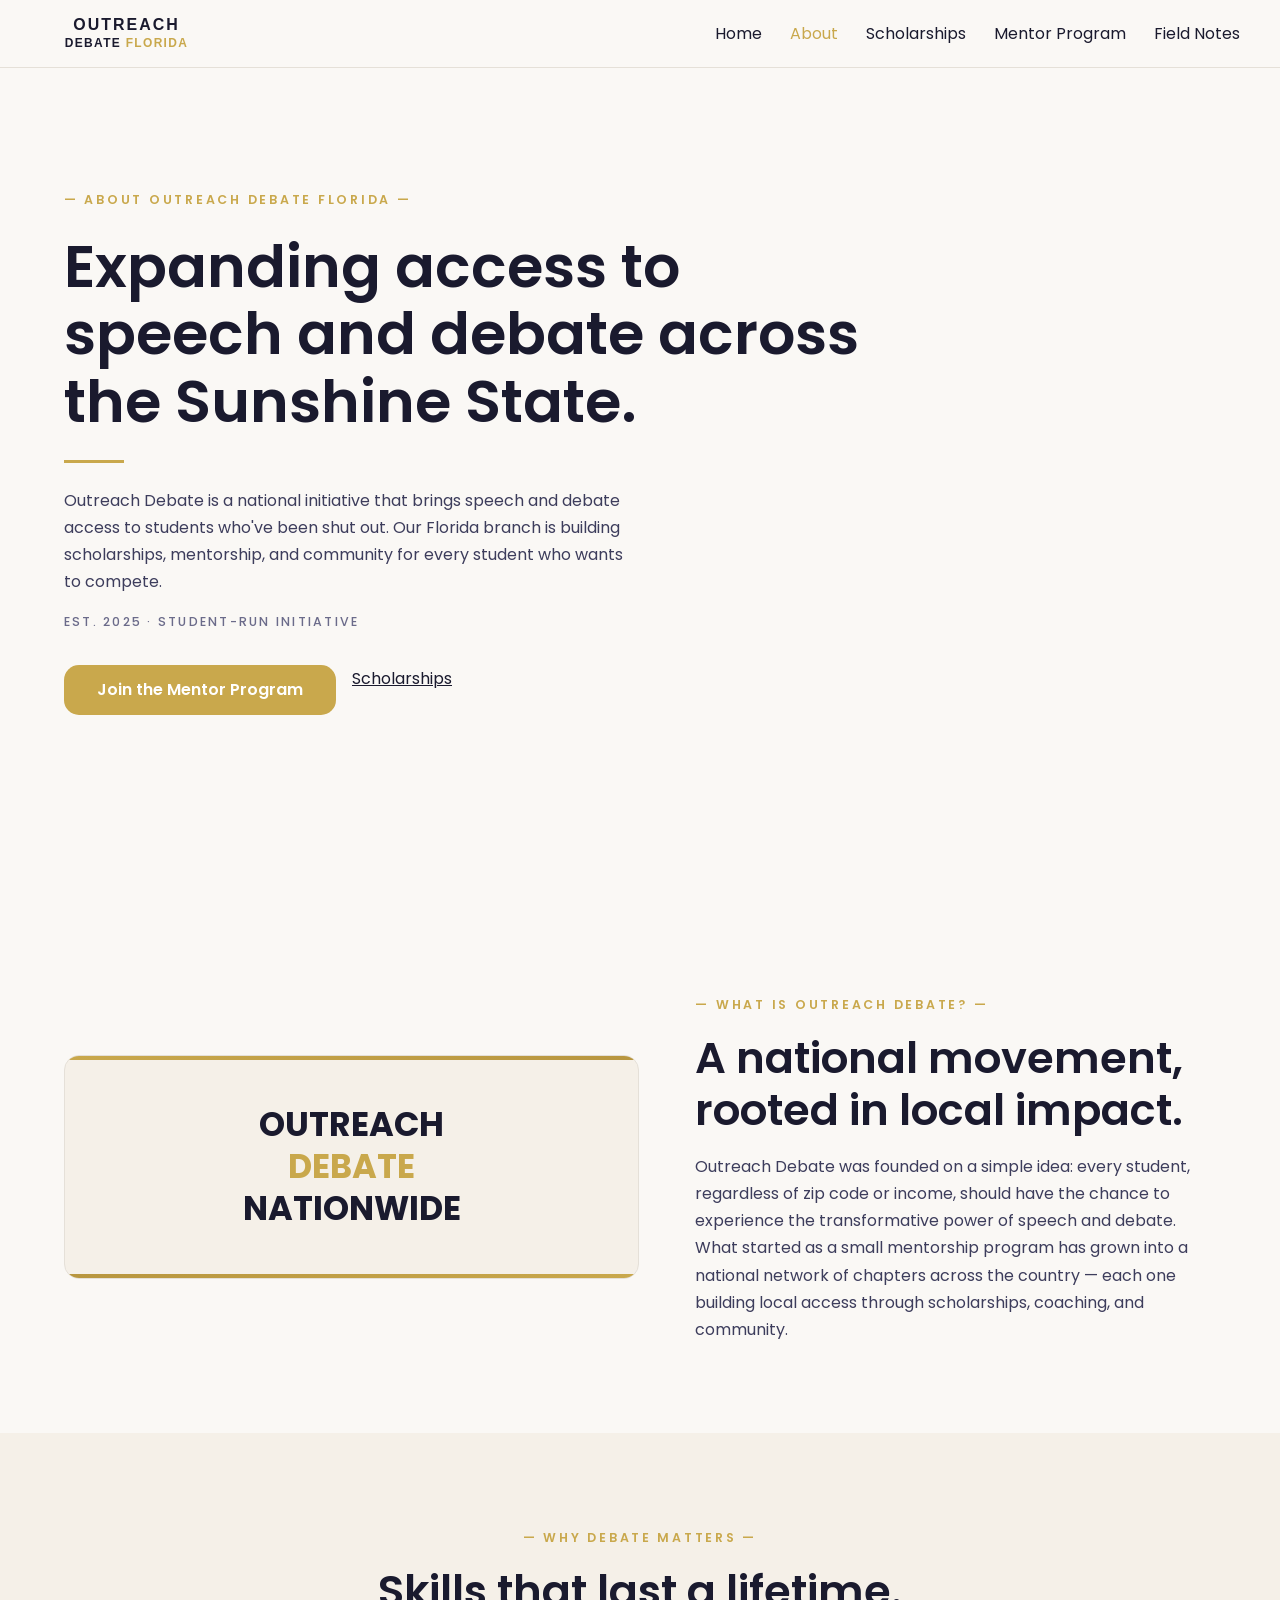
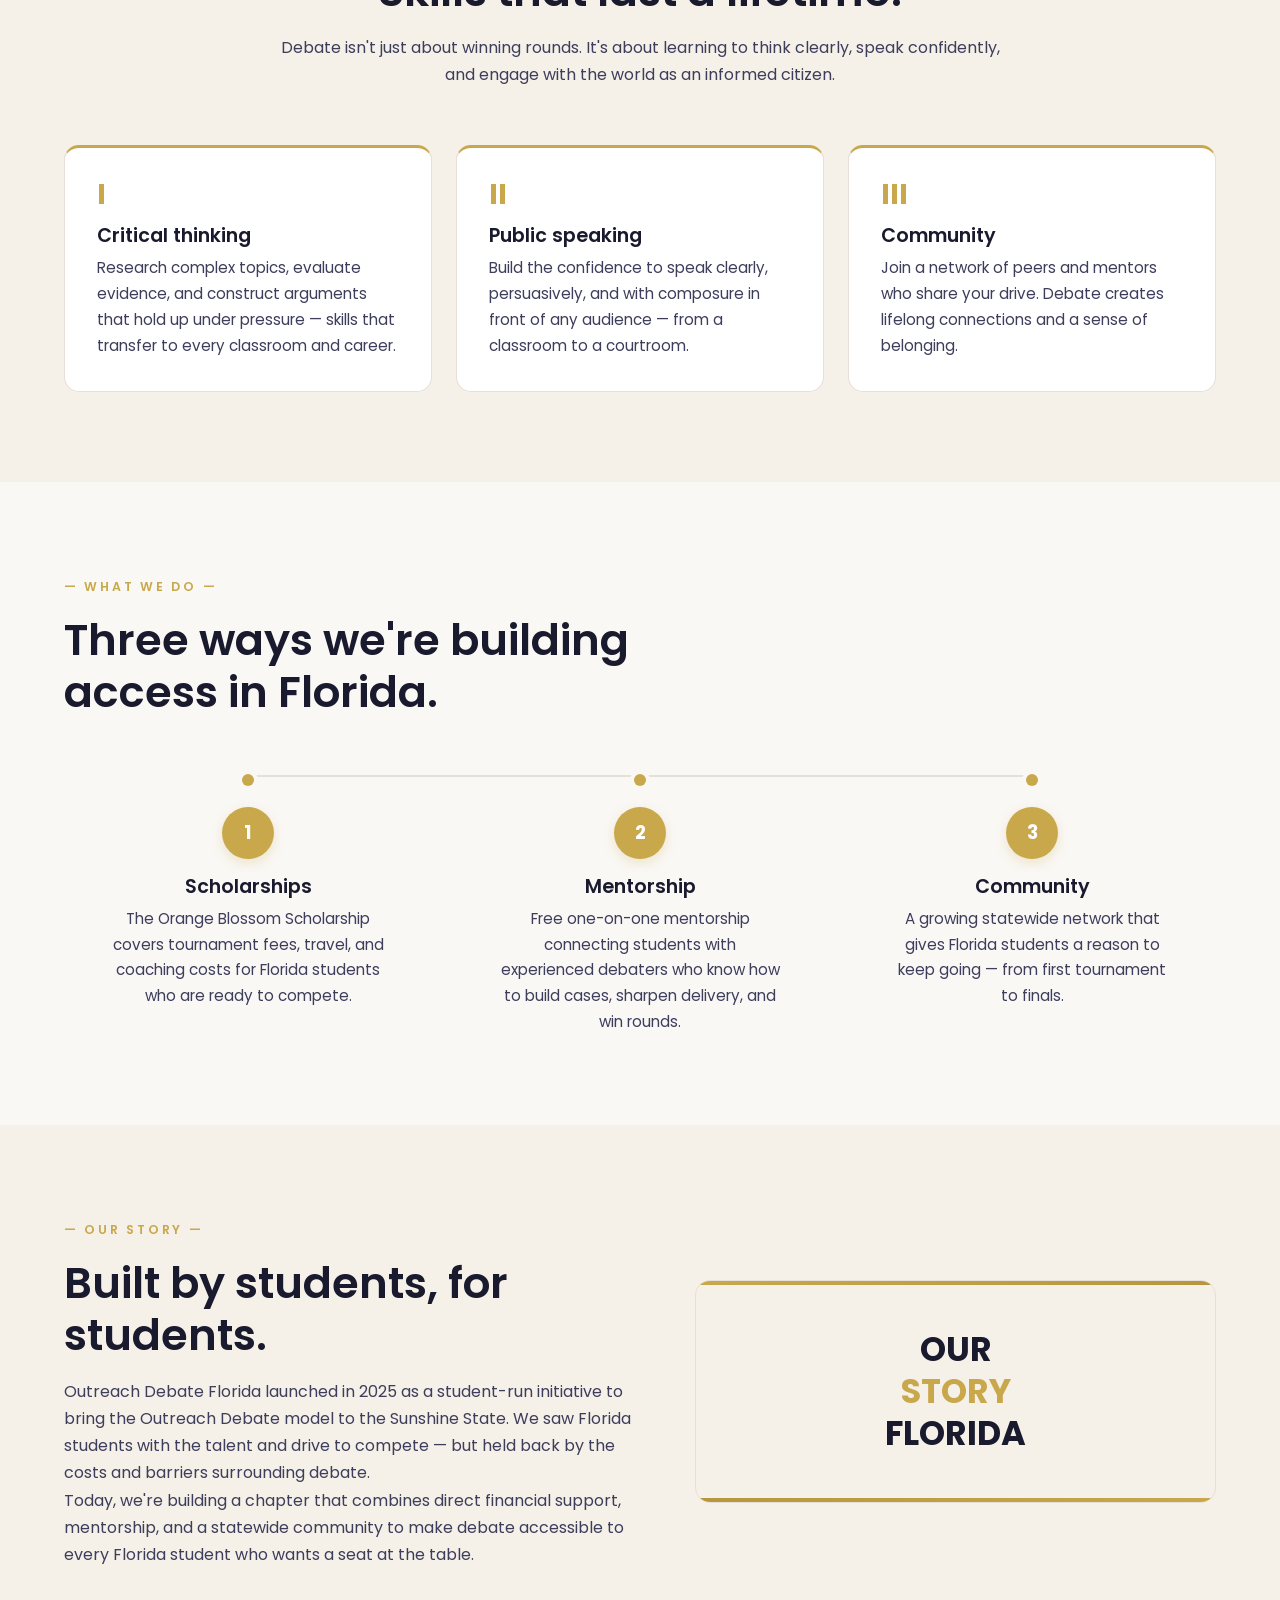
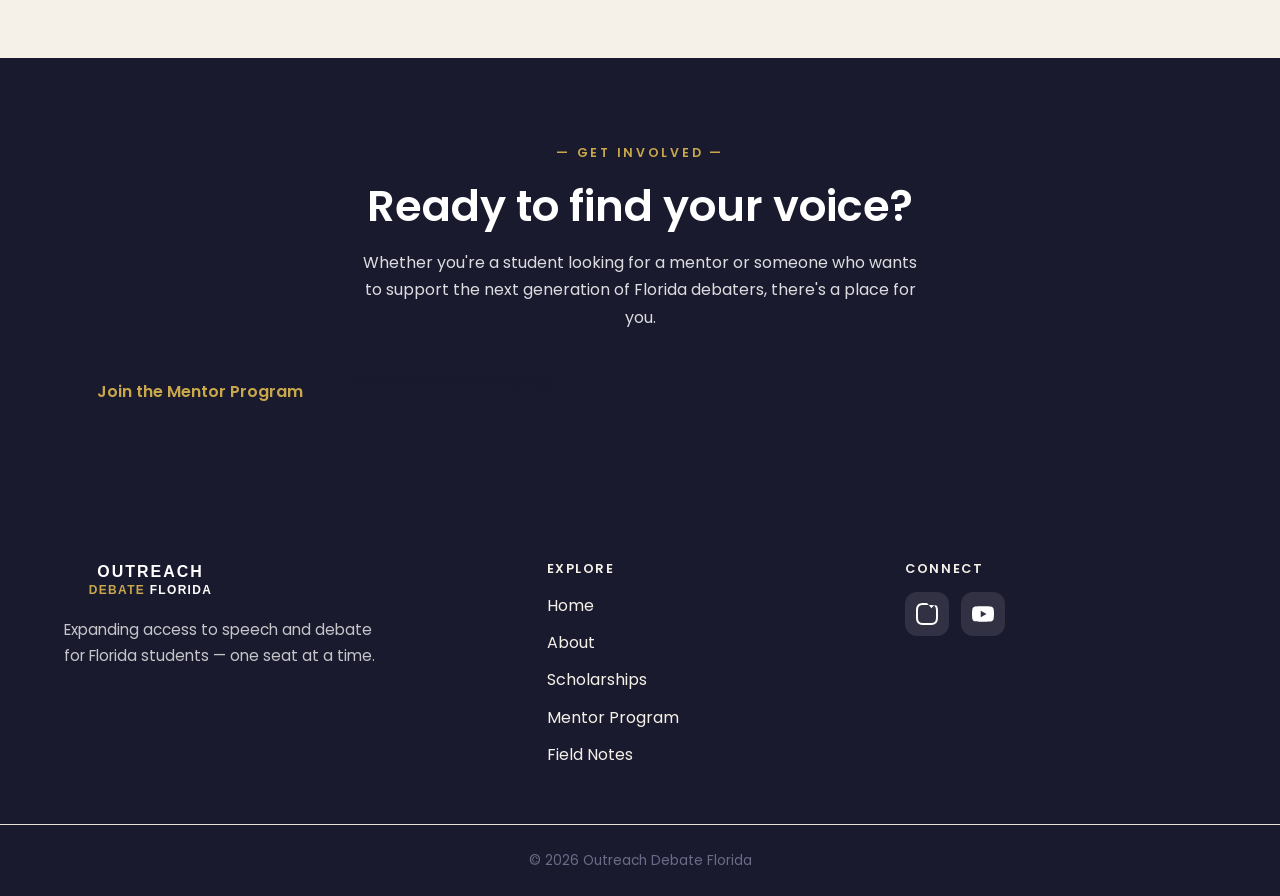
==== commit 213a73c0: "Layout overhaul: asymmetric hero, pull-quote mandate, varied card layouts, visual hierarchy improvem" ====
--- a/about.html
+++ b/about.html
@@ -34,50 +34,53 @@
   </header>
 
   <main>
-    <!-- Hero -->
+    <!-- Hero — asymmetric: text left, no image -->
     <section class="hero">
       <div class="container">
-        <p class="hero-eyebrow">— About Outreach Debate Florida —</p>
-        <h1>Expanding access to speech and debate across the Sunshine State.</h1>
-        <p class="hero-dek">
-          Outreach Debate is a national initiative that brings speech and debate access to students
-          who've been shut out. Our Florida branch is building scholarships, mentorship, and community
-          for every student who wants to compete.
-        </p>
-        <p class="hero-meta">Est. 2025 · Student-Run Initiative</p>
-        <div class="hero-actions">
-          <a class="btn" href="mentor-program.html">Join the Mentor Program</a>
-          <a class="btn-outline" href="scholarships.html">Scholarships</a>
-        </div>
-      </div>
-    </section>
-
-    <!-- What is Outreach Debate? -->
+        <div class="hero-copy reveal" style="max-width: 800px;">
+          <p class="hero-eyebrow">— About Outreach Debate Florida —</p>
+          <h1>Expanding access to speech and debate across the Sunshine State.</h1>
+          <hr class="gold-rule" />
+          <p class="hero-dek">
+            Outreach Debate is a national initiative that brings speech and debate access to students
+            who've been shut out. Our Florida branch is building scholarships, mentorship, and community
+            for every student who wants to compete.
+          </p>
+          <p class="hero-meta">Est. 2025 · Student-Run Initiative</p>
+          <div class="hero-actions">
+            <a class="btn" href="mentor-program.html">Join the Mentor Program</a>
+            <a class="btn-outline" href="scholarships.html">Scholarships</a>
+          </div>
+        </div>
+      </div>
+    </section>
+
+    <!-- What is Outreach Debate? — flipped split -->
     <section class="section">
-      <div class="container split">
-        <div class="split-copy reveal">
-          <span class="eyebrow">— What is Outreach Debate? —</span>
-          <h2>A national movement, rooted in local impact.</h2>
-          <p>
-            Outreach Debate was founded on a simple idea: every student, regardless of zip code or
-            income, should have the chance to experience the transformative power of speech and debate.
-          </p>
-          <p>
-            What started as a small mentorship program has grown into a national network of chapters
-            across the country — each one building local access through scholarships, coaching, and
-            community.
-          </p>
-        </div>
+      <div class="container split flip-on-tablet">
         <div class="brand-block reveal">
           <span class="bb-word">OUTREACH</span>
           <span class="bb-word">DEBATE</span>
           <span class="bb-word">NATIONWIDE</span>
         </div>
-      </div>
-    </section>
-
-    <!-- Why Debate Matters -->
-    <section class="section">
+        <div class="split-copy reveal">
+          <span class="eyebrow">— What is Outreach Debate? —</span>
+          <h2>A national movement, rooted in local impact.</h2>
+          <p>
+            Outreach Debate was founded on a simple idea: every student, regardless of zip code or
+            income, should have the chance to experience the transformative power of speech and debate.
+          </p>
+          <p>
+            What started as a small mentorship program has grown into a national network of chapters
+            across the country — each one building local access through scholarships, coaching, and
+            community.
+          </p>
+        </div>
+      </div>
+    </section>
+
+    <!-- Why Debate Matters — enhanced cards -->
+    <section class="section section-alt">
       <div class="container">
         <div class="section-head reveal">
           <span class="eyebrow">— Why Debate Matters —</span>
@@ -116,15 +119,15 @@
       </div>
     </section>
 
-    <!-- What We Do -->
+    <!-- What We Do — steps with connecting line -->
     <section class="section">
       <div class="container">
-        <div class="section-head reveal">
+        <div class="section-head-left reveal">
           <span class="eyebrow">— What We Do —</span>
           <h2>Three ways we're building access in Florida.</h2>
         </div>
-        <div class="steps">
-          <div class="step reveal">
+        <div class="steps steps-line reveal">
+          <div class="step">
             <div class="step-num">1</div>
             <h3>Scholarships</h3>
             <p>
@@ -132,7 +135,7 @@
               Florida students who are ready to compete.
             </p>
           </div>
-          <div class="step reveal" data-delay="1">
+          <div class="step">
             <div class="step-num">2</div>
             <h3>Mentorship</h3>
             <p>
@@ -140,7 +143,7 @@
               build cases, sharpen delivery, and win rounds.
             </p>
           </div>
-          <div class="step reveal" data-delay="2">
+          <div class="step">
             <div class="step-num">3</div>
             <h3>Community</h3>
             <p>
@@ -152,27 +155,27 @@
       </div>
     </section>
 
-    <!-- Our Story -->
-    <section class="section">
-      <div class="container split">
+    <!-- Our Story — flipped split -->
+    <section class="section section-alt">
+      <div class="container split flip-on-tablet">
+        <div class="split-copy reveal">
+          <span class="eyebrow">— Our Story —</span>
+          <h2>Built by students, for students.</h2>
+          <p>
+            Outreach Debate Florida launched in 2025 as a student-run initiative to bring the Outreach
+            Debate model to the Sunshine State. We saw Florida students with the talent and drive to
+            compete — but held back by the costs and barriers surrounding debate.
+          </p>
+          <p>
+            Today, we're building a chapter that combines direct financial support, mentorship, and a
+            statewide community to make debate accessible to every Florida student who wants a seat at
+            the table.
+          </p>
+        </div>
         <div class="brand-block reveal">
           <span class="bb-word">OUR</span>
           <span class="bb-word">STORY</span>
           <span class="bb-word">FLORIDA</span>
-        </div>
-        <div class="split-copy reveal">
-          <span class="eyebrow">— Our Story —</span>
-          <h2>Built by students, for students.</h2>
-          <p>
-            Outreach Debate Florida launched in 2025 as a student-run initiative to bring the Outreach
-            Debate model to the Sunshine State. We saw Florida students with the talent and drive to
-            compete — but held back by the costs and barriers surrounding debate.
-          </p>
-          <p>
-            Today, we're building a chapter that combines direct financial support, mentorship, and a
-            statewide community to make debate accessible to every Florida student who wants a seat at
-            the table.
-          </p>
         </div>
       </div>
     </section>
@@ -218,7 +221,7 @@
           <h3>Connect</h3>
           <div class="footer-social">
             <a href="https://www.instagram.com/outreachdebate.fl/" target="_blank" rel="noopener noreferrer" aria-label="Instagram">
-              <svg viewBox="0 0 24 24" fill="currentColor" aria-hidden="true"><path d="M12 2.163c3.204 0 3.584.012 4.85.07 3.252.148 4.771 1.691 4.919 4.919.058 1.265.069 1.645.069 4.849 0 3.205-.012 3.584-.069 4.849-.149 3.225-1.664 4.771-4.919 4.919-1.266.058-1.644.07-4.85.07-3.204 0-3.584-.012-4.849-.07-3.26-.149-4.771-1.699-4.919-4.92-.058-1.265-.07-1.644-.07-4.849 0-3.204.013-3.583.07-4.849.149-3.227 1.664-4.771 4.919-4.919 1.266-.057 1.645-.069 4.849-.069zm0-2.163c-3.259 0-3.667.014-4.947.072-4.358.2-6.78 2.618-6.98 6.98-.059 1.281-.073 1.689-.073 4.948 0 3.259.014 3.668.072 4.948.2 4.358 2.618 6.78 6.98 6.98 1.281.058 1.689.072 4.948.072 3.259 0 3.668-.014 4.948-.072 4.354-.2 6.782-2.618 6.979-6.98.059-1.28.073-1.689.073-4.948 0-3.259-.014-3.667-.072-4.947-.196-4.354-2.617-6.78-6.979-6.98-1.281-.059-1.69-.073-4.949-.073zm0 5.838c-3.403 0-6.162 2.759-6.162 6.162s2.759 6.163 6.162 6.163 6.162-2.759 6.162-6.163c0-3.403-2.759-6.162-6.162-6.162zm0 10.162c-2.209 0-4-1.79-4-4 0-2.209 1.791-4 4-4s4 1.791 4 4c0 2.21-1.791 4-4 4zm6.406-11.845c-.796 0-1.441.645-1.441 1.44s.645 1.44 1.441 1.44c.795 0 1.439-.645 1.439-1.44s-.644-1.44-1.439-1.44z"/></svg>
+              <svg viewBox="0 0 24 24" fill="currentColor" aria-hidden="true"><path d="M12 2.163c3.204 0 3.584.012 4.85.07 3.252.148 4.771 1.691 4.919 4.919.058 1.265.069 1.645.069 4.849 0 3.205-.012 3.584-.069 4.849-.149 3.225-1.664 4.771-4.919 4.919-1.266.058-1.644.07-4.85.07-3.204 0-3.584-.012-4.849-.07-3.26-.149-4.771-1.699-4.919-4.92-.058-1.265-.07-1.644-.07-4.849 0-3.204.013-3.583.07-4.849.149-3.227 1.664-4.771 4.919-4.919 1.266-.057 1.645-.069 4.849-.069zm0-2.163c-3.259 0-3.667.014-4.947.072-4.358.2-6.78 2.618-6.98 6.98-.059 1.281-.073 1.689-.073 4.948 0 3.259.014 3.668.072 4.948.2 4.358 2.618 6.78 6.98 6.98 1.281.058 1.689.072 4.948.072 3.259 0 3.668-.014 4.948-.072 4.354-.2 6.782-2.618 6.979-6.98.059-1.28.073-1.689.073-4.948 0-3.259-.014-3.667-.072-4.947-.196-4.354-2.617-6.979-6.98-1.281-.059-1.69-.073-4.949-.073zm0 5.838c-3.403 0-6.162 2.759-6.162 6.162s2.759 6.163 6.162 6.163 6.162-2.759 6.162-6.163c0-3.403-2.759-6.162-6.162-6.162zm0 10.162c-2.209 0-4-1.79-4-4 0-2.209 1.791-4 4-4s4 1.791 4 4c0 2.21-1.791 4-4 4zm6.406-11.845c-.796 0-1.441.645-1.441 1.44s.645 1.44 1.441 1.44c.795 0 1.439-.645 1.439-1.44s-.644-1.44-1.439-1.44z"/></svg>
             </a>
             <a href="https://www.youtube.com/@outreachdebate" target="_blank" rel="noopener noreferrer" aria-label="YouTube">
               <svg viewBox="0 0 24 24" fill="currentColor" aria-hidden="true"><path d="M23.498 6.186a3.016 3.016 0 0 0-2.122-2.136C19.505 3.545 12 3.545 12 3.545s-7.505 0-9.377.505A3.017 3.017 0 0 0 .502 6.186C0 8.07 0 12 0 12s0 3.93.502 5.814a3.016 3.016 0 0 0 2.122 2.136c1.871.505 9.376.505 9.376.505s7.505 0 9.377-.505a3.015 3.015 0 0 0 2.122-2.136C24 15.93 24 12 24 12s0-3.93-.502-5.814zM9.545 15.568V8.432L15.818 12l-6.273 3.568z"/></svg>
--- a/css/style.css
+++ b/css/style.css
@@ -202,12 +202,14 @@
   text-decoration: none;
   white-space: nowrap;
   cursor: pointer;
-  transition: background-color 0.2s ease, color 0.2s ease, border-color 0.2s ease;
+  transition: background-color 0.2s ease, color 0.2s ease, border-color 0.2s ease, transform 0.2s ease, box-shadow 0.2s ease;
 }
 
 .btn:hover {
   background: var(--gold-dark);
   color: #fff;
+  transform: translateY(-1px);
+  box-shadow: 0 4px 16px rgba(201, 168, 76, 0.3);
 }
 
 .btn-outline {
@@ -220,6 +222,8 @@
   background: var(--ink);
   border-color: var(--ink);
   color: var(--ivory);
+  transform: translateY(-1px);
+  box-shadow: 0 4px 16px rgba(26, 26, 46, 0.15);
 }
 
 .btn-invert {
@@ -237,11 +241,10 @@
 .hero {
   display: flex;
   align-items: center;
-  justify-content: center;
   min-height: 100vh;
   padding: 96px 0;
   background: var(--ivory);
-  text-align: center;
+  text-align: left;
 }
 
 .hero-inner {
@@ -250,7 +253,7 @@
 }
 
 .hero-copy {
-  text-align: center;
+  text-align: left;
 }
 
 .hero h1 {
@@ -258,8 +261,8 @@
 }
 
 .hero-dek {
-  max-width: 640px;
-  margin: 20px auto 0;
+  max-width: 560px;
+  margin: 20px 0 0;
   color: var(--ink-light);
 }
 
@@ -276,14 +279,12 @@
 .hero-actions {
   display: flex;
   flex-wrap: wrap;
-  justify-content: center;
   gap: 16px;
   margin-top: 32px;
 }
 
 .hero-figure {
-  margin: 48px auto 0;
-  max-width: 760px;
+  margin: 0;
   text-align: center;
 }
 
@@ -292,7 +293,7 @@
   height: auto;
   border-radius: var(--radius);
   border: 1px solid var(--line);
-  box-shadow: 0 4px 20px rgba(0, 0, 0, 0.08);
+  box-shadow: 0 8px 32px rgba(0, 0, 0, 0.1);
 }
 
 .figcaption {
@@ -325,6 +326,21 @@
 }
 
 .section-head p {
+  color: var(--ink-light);
+}
+
+/* Left-aligned section head variant */
+.section-head-left {
+  max-width: 720px;
+  margin: 0 0 56px;
+  text-align: left;
+}
+
+.section-head-left h2 {
+  margin: 16px 0;
+}
+
+.section-head-left p {
   color: var(--ink-light);
 }
 
@@ -341,8 +357,30 @@
   background: var(--ivory-warm);
   border: 1px solid var(--line);
   border-radius: var(--radius);
-  padding: 36px;
+  padding: 48px 36px;
   text-align: center;
+  position: relative;
+  overflow: hidden;
+}
+
+.brand-block::before {
+  content: "";
+  position: absolute;
+  top: 0;
+  left: 0;
+  right: 0;
+  height: 4px;
+  background: linear-gradient(90deg, var(--gold), var(--gold-dark));
+}
+
+.brand-block::after {
+  content: "";
+  position: absolute;
+  bottom: 0;
+  left: 0;
+  right: 0;
+  height: 4px;
+  background: linear-gradient(90deg, var(--gold-dark), var(--gold));
 }
 
 .bb-word {
@@ -417,19 +455,23 @@
   border: 1px solid var(--line);
   border-radius: var(--radius);
   padding: 32px;
-  transition: background-color 0.2s ease;
+  border-top: 3px solid var(--gold);
+  transition: transform 0.25s ease, box-shadow 0.25s ease, background-color 0.2s ease;
 }
 
 .item:hover {
-  background: var(--ivory-warm);
+  transform: translateY(-4px);
+  box-shadow: 0 8px 32px rgba(0, 0, 0, 0.08);
+  background: var(--card-bg);
 }
 
 .item-num {
   display: block;
   margin-bottom: 16px;
   font-family: var(--font);
-  font-weight: 600;
-  font-size: 1.4rem;
+  font-weight: 700;
+  font-size: 1.8rem;
+  line-height: 1;
   color: var(--gold);
 }
 
@@ -440,6 +482,102 @@
 .item p {
   font-size: 0.95rem;
   color: var(--ink-light);
+}
+
+/* Horizontal card variant */
+.item-h {
+  background: var(--card-bg);
+  border: 1px solid var(--line);
+  border-left: 3px solid var(--gold);
+  border-radius: var(--radius);
+  padding: 28px 32px;
+  display: flex;
+  align-items: flex-start;
+  gap: 24px;
+  transition: transform 0.25s ease, box-shadow 0.25s ease;
+}
+
+.item-h:hover {
+  transform: translateX(4px);
+  box-shadow: 0 4px 20px rgba(0, 0, 0, 0.06);
+}
+
+.item-h .item-num {
+  flex: none;
+  margin-bottom: 0;
+  font-size: 2.2rem;
+  min-width: 56px;
+  text-align: center;
+}
+
+.item-h .item-body {
+  flex: 1;
+}
+
+.item-h h3 {
+  margin-bottom: 6px;
+}
+
+.item-h p {
+  font-size: 0.95rem;
+  color: var(--ink-light);
+}
+
+/* Featured card variant (larger first card) */
+.grid-featured {
+  display: grid;
+  grid-template-columns: 1fr 1fr;
+  grid-template-rows: 1fr 1fr;
+  gap: 24px;
+}
+
+.grid-featured .item:first-child {
+  grid-row: 1 / 3;
+  border-top: 3px solid var(--gold);
+  display: flex;
+  flex-direction: column;
+  justify-content: center;
+}
+
+.grid-featured .item:first-child .item-num {
+  font-size: 3rem;
+  margin-bottom: 24px;
+}
+
+.grid-featured .item:first-child h3 {
+  font-size: 1.4rem;
+}
+
+.grid-featured .item:first-child p {
+  font-size: 1rem;
+}
+
+/* ---------------------------------- Pull Quote ------------------------------- */
+
+.pull-quote {
+  position: relative;
+  padding: 48px 56px;
+  background: var(--ivory-warm);
+  border-left: 5px solid var(--gold);
+  border-radius: 0 var(--radius) var(--radius) 0;
+  margin: 0 auto;
+  max-width: 900px;
+}
+
+.pull-quote h2 {
+  font-size: clamp(1.6rem, 3vw, 2.4rem);
+  font-weight: 600;
+  line-height: 1.3;
+}
+
+.pull-quote p {
+  margin-top: 16px;
+  color: var(--ink-light);
+  max-width: 680px;
+}
+
+.pull-quote .eyebrow {
+  margin-bottom: 12px;
 }
 
 /* -------------------------------- Field Notes ------------------------------- */
@@ -460,6 +598,12 @@
   border-radius: var(--radius);
   overflow: hidden;
   text-decoration: none;
+  transition: transform 0.25s ease, box-shadow 0.25s ease;
+}
+
+.ig-card:hover {
+  transform: translateY(-4px);
+  box-shadow: 0 8px 32px rgba(0, 0, 0, 0.1);
 }
 
 .ig-card img {
@@ -508,11 +652,12 @@
   background: var(--gold);
   color: #fff;
   text-decoration: none;
-  transition: background-color 0.2s ease;
+  transition: background-color 0.2s ease, transform 0.2s ease;
 }
 
 .icon-btn:hover {
   background: var(--gold-dark);
+  transform: translateY(-2px);
 }
 
 .icon-btn svg {
@@ -655,15 +800,16 @@
 .step-num {
   display: grid;
   place-items: center;
-  width: 48px;
-  height: 48px;
+  width: 52px;
+  height: 52px;
   margin: 0 auto 16px;
   border-radius: 50%;
   background: var(--gold);
   color: #fff;
   font-family: var(--font);
-  font-weight: 600;
-  font-size: 1.1rem;
+  font-weight: 700;
+  font-size: 1.15rem;
+  box-shadow: 0 4px 12px rgba(201, 168, 76, 0.25);
 }
 
 .step h3 {
@@ -677,6 +823,40 @@
   color: var(--ink-light);
 }
 
+/* Steps with connecting line */
+.steps-line {
+  position: relative;
+  margin-top: 48px;
+  padding-top: 32px;
+}
+
+.steps-line::before {
+  content: "";
+  position: absolute;
+  top: 0;
+  left: 16.66%;
+  right: 16.66%;
+  height: 2px;
+  background: var(--line);
+}
+
+.steps-line .step {
+  position: relative;
+}
+
+.steps-line .step::after {
+  content: "";
+  position: absolute;
+  top: -33px;
+  left: 50%;
+  width: 12px;
+  height: 12px;
+  border-radius: 50%;
+  background: var(--gold);
+  transform: translateX(-50%);
+  box-shadow: 0 0 0 4px var(--ivory);
+}
+
 /* ---------------------------------- Reveal ---------------------------------- */
 
 .reveal {
@@ -686,6 +866,65 @@
 
 .reveal.in {
   opacity: 1;
+}
+
+/* -------------------------------- Hero Split ------------------------------- */
+
+.hero-split {
+  display: grid;
+  grid-template-columns: 1fr 1fr;
+  gap: 56px;
+  align-items: center;
+}
+
+@media (max-width: 720px) {
+  .hero-split {
+    grid-template-columns: 1fr;
+    gap: 40px;
+  }
+
+  .hero-split .hero-copy {
+    text-align: center;
+  }
+
+  .hero-split .hero-dek {
+    margin-inline: auto;
+  }
+
+  .hero-split .hero-actions {
+    justify-content: center;
+  }
+}
+
+/* -------------------------------- Decorative -------------------------------- */
+
+.gold-rule {
+  width: 60px;
+  height: 3px;
+  background: var(--gold);
+  border: none;
+  margin: 24px 0;
+}
+
+.gold-rule-center {
+  margin-left: auto;
+  margin-right: auto;
+}
+
+.section-divider {
+  display: flex;
+  align-items: center;
+  justify-content: center;
+  padding: 16px 0;
+}
+
+.section-divider span {
+  display: block;
+  width: 8px;
+  height: 8px;
+  border-radius: 50%;
+  background: var(--gold);
+  opacity: 0.5;
 }
 
 /* ------------------------------- Responsive -------------------------------- */
@@ -697,14 +936,57 @@
     grid-template-columns: repeat(2, 1fr);
   }
 
+  .grid-featured {
+    grid-template-columns: 1fr;
+    grid-template-rows: auto;
+  }
+
+  .grid-featured .item:first-child {
+    grid-row: auto;
+  }
+
   .split {
     grid-template-columns: 1fr;
     gap: 40px;
   }
 
+  .split.flip-on-tablet {
+    direction: ltr;
+  }
+
+  .split.flip-on-tablet > *:first-child {
+    order: 2;
+  }
+
+  .split.flip-on-tablet > *:last-child {
+    order: 1;
+  }
+
   .footer-grid {
     grid-template-columns: repeat(2, 1fr);
     gap: 40px;
+  }
+
+  .item-h {
+    flex-direction: column;
+    gap: 12px;
+  }
+
+  .item-h .item-num {
+    min-width: auto;
+    text-align: left;
+  }
+
+  .pull-quote {
+    padding: 36px 32px;
+  }
+
+  .steps-line::before {
+    display: none;
+  }
+
+  .steps-line .step::after {
+    display: none;
   }
 }
 
@@ -754,6 +1036,10 @@
   .section-head {
     margin-bottom: 40px;
   }
+
+  .section-head-left {
+    margin-bottom: 40px;
+  }
 }
 
 @media (max-width: 640px) {
@@ -775,6 +1061,10 @@
   .hero {
     padding: 96px 0 72px;
   }
+
+  .pull-quote {
+    padding: 28px 20px;
+  }
 }
 
 @media (prefers-reduced-motion: reduce) {
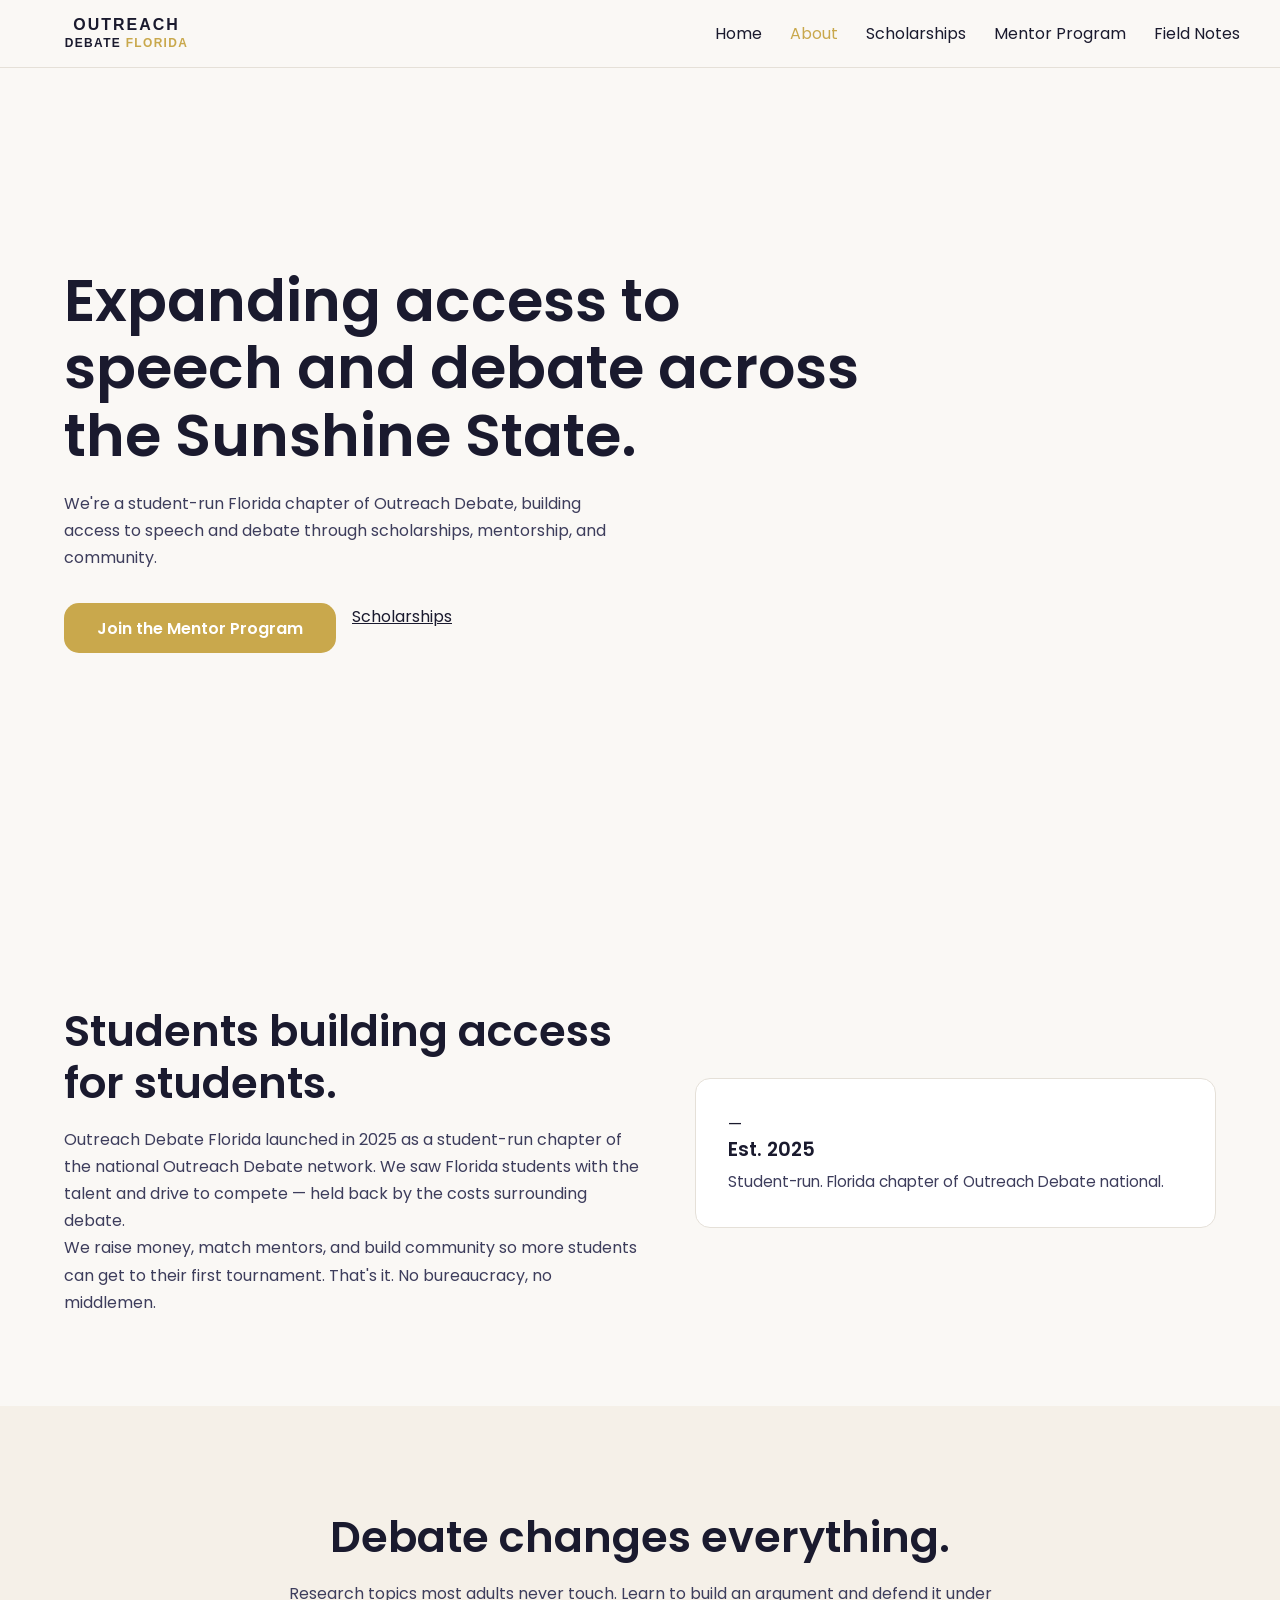
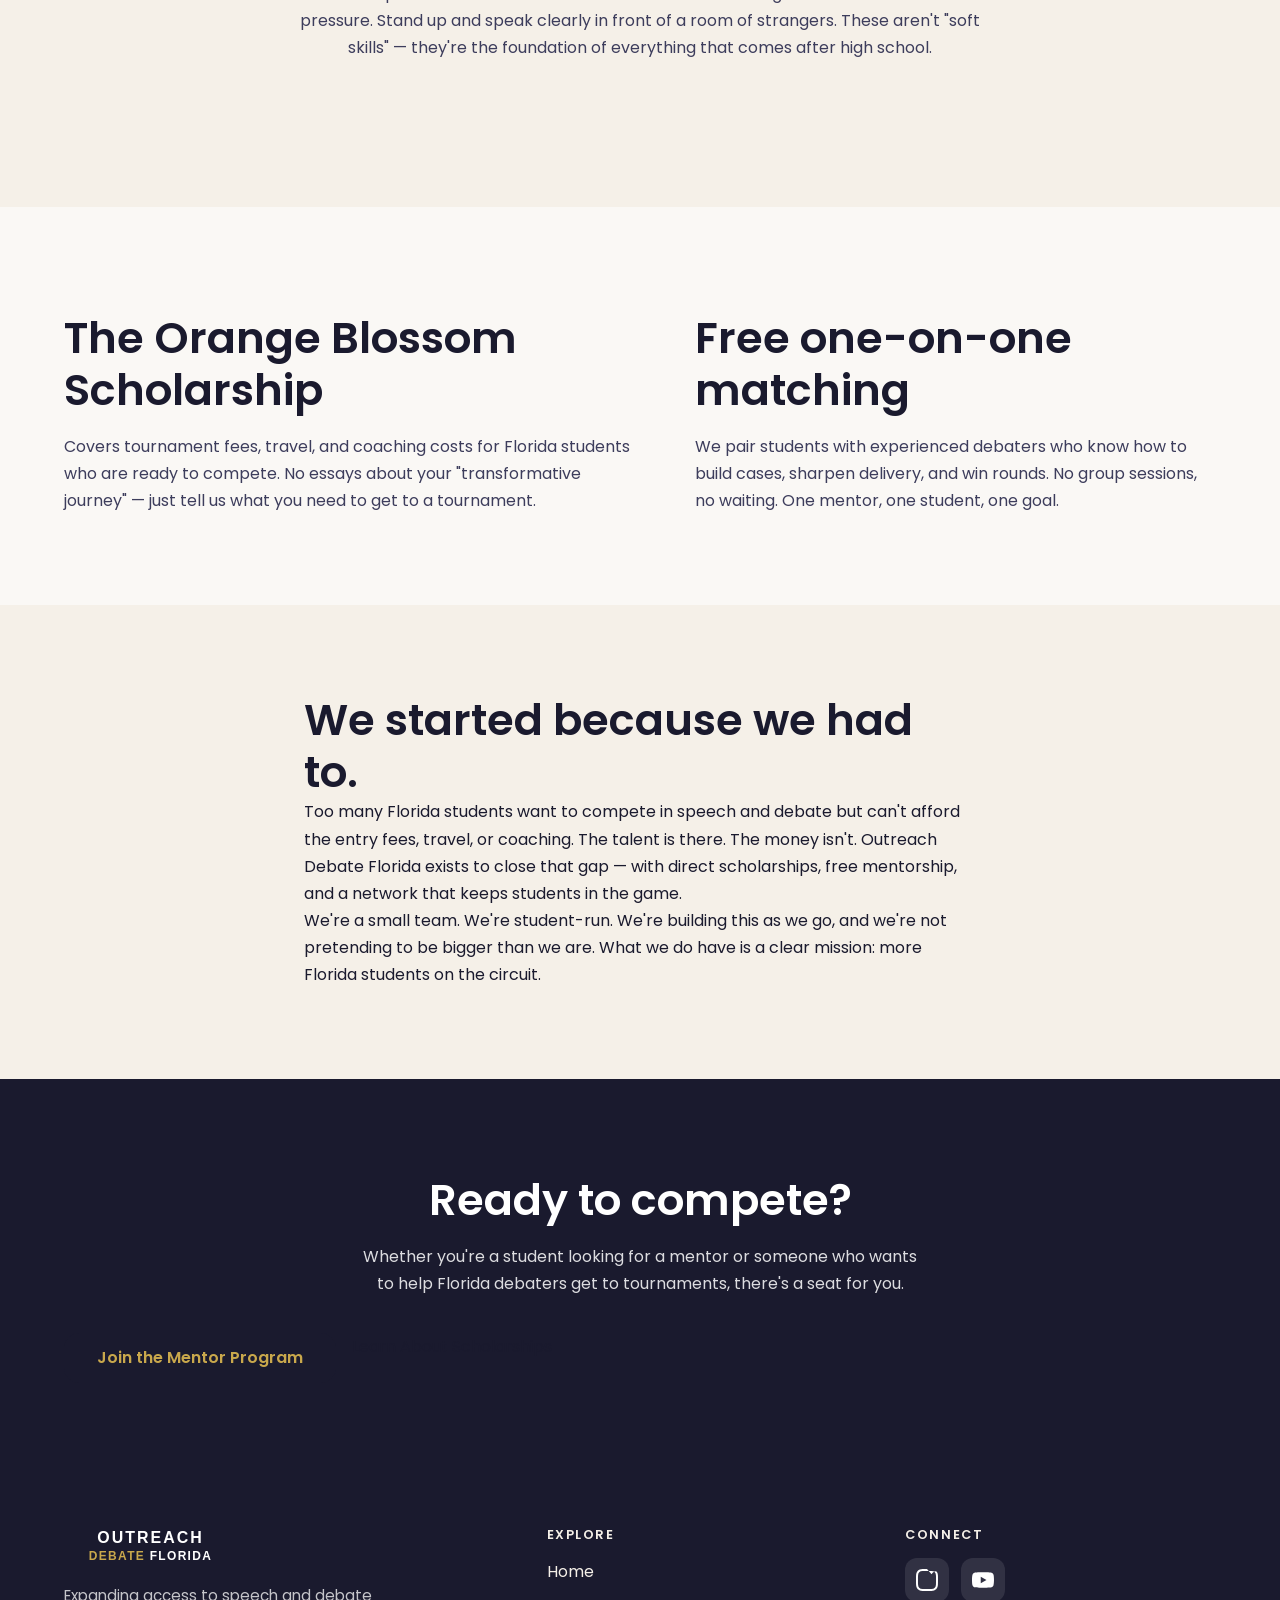
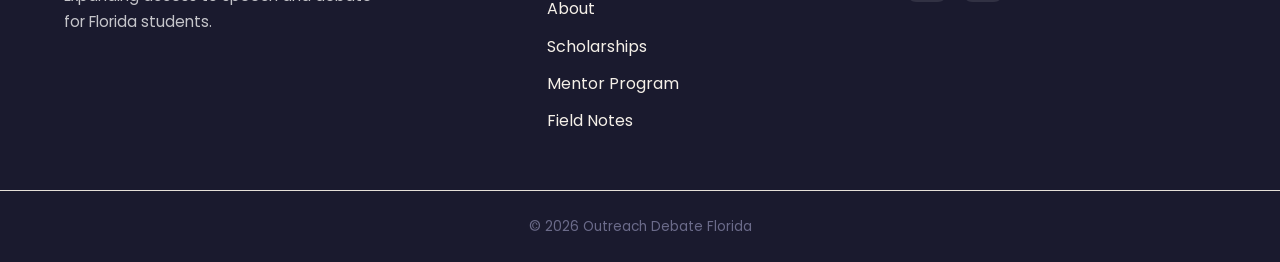
==== commit ef02420e: "Anti-AI-slop audit: kill repetitive eyebrows, dead CSS, varied section rhythm CSS: removed dead clas" ====
--- a/about.html
+++ b/about.html
@@ -34,19 +34,15 @@
   </header>
 
   <main>
-    <!-- Hero — asymmetric: text left, no image -->
+    <!-- Hero -->
     <section class="hero">
       <div class="container">
         <div class="hero-copy reveal" style="max-width: 800px;">
-          <p class="hero-eyebrow">— About Outreach Debate Florida —</p>
           <h1>Expanding access to speech and debate across the Sunshine State.</h1>
-          <hr class="gold-rule" />
           <p class="hero-dek">
-            Outreach Debate is a national initiative that brings speech and debate access to students
-            who've been shut out. Our Florida branch is building scholarships, mentorship, and community
-            for every student who wants to compete.
+            We're a student-run Florida chapter of Outreach Debate, building access to speech and
+            debate through scholarships, mentorship, and community.
           </p>
-          <p class="hero-meta">Est. 2025 · Student-Run Initiative</p>
           <div class="hero-actions">
             <a class="btn" href="mentor-program.html">Join the Mentor Program</a>
             <a class="btn-outline" href="scholarships.html">Scholarships</a>
@@ -55,127 +51,80 @@
       </div>
     </section>
 
-    <!-- What is Outreach Debate? — flipped split -->
+    <!-- Who We Are — two-column -->
     <section class="section">
-      <div class="container split flip-on-tablet">
-        <div class="brand-block reveal">
-          <span class="bb-word">OUTREACH</span>
-          <span class="bb-word">DEBATE</span>
-          <span class="bb-word">NATIONWIDE</span>
-        </div>
+      <div class="container split">
         <div class="split-copy reveal">
-          <span class="eyebrow">— What is Outreach Debate? —</span>
-          <h2>A national movement, rooted in local impact.</h2>
+          <h2>Students building access for students.</h2>
           <p>
-            Outreach Debate was founded on a simple idea: every student, regardless of zip code or
-            income, should have the chance to experience the transformative power of speech and debate.
+            Outreach Debate Florida launched in 2025 as a student-run chapter of the national Outreach
+            Debate network. We saw Florida students with the talent and drive to compete — held back by
+            the costs surrounding debate.
           </p>
           <p>
-            What started as a small mentorship program has grown into a national network of chapters
-            across the country — each one building local access through scholarships, coaching, and
-            community.
+            We raise money, match mentors, and build community so more students can get to their first
+            tournament. That's it. No bureaucracy, no middlemen.
+          </p>
+        </div>
+        <div class="item reveal">
+          <span class="item-num">—</span>
+          <h3>Est. 2025</h3>
+          <p>Student-run. Florida chapter of Outreach Debate national.</p>
+        </div>
+      </div>
+    </section>
+
+    <!-- Why Debate — single feature block -->
+    <section class="section section-alt">
+      <div class="container">
+        <div class="section-head reveal">
+          <h2>Debate changes everything.</h2>
+          <p>
+            Research topics most adults never touch. Learn to build an argument and defend it under
+            pressure. Stand up and speak clearly in front of a room of strangers. These aren't
+            "soft skills" — they're the foundation of everything that comes after high school.
           </p>
         </div>
       </div>
     </section>
 
-    <!-- Why Debate Matters — enhanced cards -->
-    <section class="section section-alt">
-      <div class="container">
-        <div class="section-head reveal">
-          <span class="eyebrow">— Why Debate Matters —</span>
-          <h2>Skills that last a lifetime.</h2>
+    <!-- What We Do — two-column: scholarships + mentorship -->
+    <section class="section">
+      <div class="container split">
+        <div class="split-copy reveal">
+          <h2>The Orange Blossom Scholarship</h2>
           <p>
-            Debate isn't just about winning rounds. It's about learning to think clearly, speak
-            confidently, and engage with the world as an informed citizen.
+            Covers tournament fees, travel, and coaching costs for Florida students who are ready to
+            compete. No essays about your "transformative journey" — just tell us what you need to
+            get to a tournament.
           </p>
         </div>
-        <div class="grid-3 reveal">
-          <div class="item">
-            <span class="item-num">I</span>
-            <h3>Critical thinking</h3>
-            <p>
-              Research complex topics, evaluate evidence, and construct arguments that hold up under
-              pressure — skills that transfer to every classroom and career.
-            </p>
-          </div>
-          <div class="item">
-            <span class="item-num">II</span>
-            <h3>Public speaking</h3>
-            <p>
-              Build the confidence to speak clearly, persuasively, and with composure in front of any
-              audience — from a classroom to a courtroom.
-            </p>
-          </div>
-          <div class="item">
-            <span class="item-num">III</span>
-            <h3>Community</h3>
-            <p>
-              Join a network of peers and mentors who share your drive. Debate creates lifelong
-              connections and a sense of belonging.
-            </p>
-          </div>
+        <div class="split-copy reveal">
+          <h2>Free one-on-one matching</h2>
+          <p>
+            We pair students with experienced debaters who know how to build cases, sharpen delivery,
+            and win rounds. No group sessions, no waiting. One mentor, one student, one goal.
+          </p>
         </div>
       </div>
     </section>
 
-    <!-- What We Do — steps with connecting line -->
-    <section class="section">
-      <div class="container">
-        <div class="section-head-left reveal">
-          <span class="eyebrow">— What We Do —</span>
-          <h2>Three ways we're building access in Florida.</h2>
-        </div>
-        <div class="steps steps-line reveal">
-          <div class="step">
-            <div class="step-num">1</div>
-            <h3>Scholarships</h3>
-            <p>
-              The Orange Blossom Scholarship covers tournament fees, travel, and coaching costs for
-              Florida students who are ready to compete.
-            </p>
-          </div>
-          <div class="step">
-            <div class="step-num">2</div>
-            <h3>Mentorship</h3>
-            <p>
-              Free one-on-one mentorship connecting students with experienced debaters who know how to
-              build cases, sharpen delivery, and win rounds.
-            </p>
-          </div>
-          <div class="step">
-            <div class="step-num">3</div>
-            <h3>Community</h3>
-            <p>
-              A growing statewide network that gives Florida students a reason to keep going — from
-              first tournament to finals.
-            </p>
-          </div>
-        </div>
-      </div>
-    </section>
-
-    <!-- Our Story — flipped split -->
+    <!-- Our Story — rewritten, no brand block -->
     <section class="section section-alt">
-      <div class="container split flip-on-tablet">
-        <div class="split-copy reveal">
-          <span class="eyebrow">— Our Story —</span>
-          <h2>Built by students, for students.</h2>
+      <div class="container" style="max-width: 720px;">
+        <div class="reveal">
+          <h2>We started because we had to.</h2>
           <p>
-            Outreach Debate Florida launched in 2025 as a student-run initiative to bring the Outreach
-            Debate model to the Sunshine State. We saw Florida students with the talent and drive to
-            compete — but held back by the costs and barriers surrounding debate.
+            Too many Florida students want to compete in speech and debate but can't afford the entry
+            fees, travel, or coaching. The talent is there. The money isn't. Outreach Debate Florida
+            exists to close that gap — with direct scholarships, free mentorship, and a network that
+            keeps students in the game.
           </p>
           <p>
-            Today, we're building a chapter that combines direct financial support, mentorship, and a
-            statewide community to make debate accessible to every Florida student who wants a seat at
-            the table.
+            We're a small team. We're student-run. We're building this as we go, and we're not
+            pretending to be bigger than we are. What we do have is a clear mission: more Florida
+            students on the circuit.
           </p>
-        </div>
-        <div class="brand-block reveal">
-          <span class="bb-word">OUR</span>
-          <span class="bb-word">STORY</span>
-          <span class="bb-word">FLORIDA</span>
         </div>
       </div>
     </section>
@@ -183,11 +132,10 @@
     <!-- CTA -->
     <section class="cta-band">
       <div class="container">
-        <span class="eyebrow">— Get Involved —</span>
-        <h2>Ready to find your voice?</h2>
+        <h2>Ready to compete?</h2>
         <p>
-          Whether you're a student looking for a mentor or someone who wants to support the next
-          generation of Florida debaters, there's a place for you.
+          Whether you're a student looking for a mentor or someone who wants to help Florida debaters
+          get to tournaments, there's a seat for you.
         </p>
         <div class="hero-actions">
           <a class="btn-invert btn" href="mentor-program.html">Join the Mentor Program</a>
@@ -205,7 +153,7 @@
           <a class="footer-brand" href="index.html">
             <img src="assets/img/outreach-logo-footer.svg" alt="Outreach Debate Florida" width="130" height="30" loading="lazy" decoding="async" />
           </a>
-          <p class="footer-desc">Expanding access to speech and debate for Florida students — one seat at a time.</p>
+          <p class="footer-desc">Expanding access to speech and debate for Florida students.</p>
         </div>
         <div>
           <h3>Explore</h3>
--- a/css/style.css
+++ b/css/style.css
@@ -101,6 +101,14 @@
   color: var(--gold);
 }
 
+.eyebrow-varied {
+  display: inline-block;
+  font-family: var(--font);
+  font-weight: 600;
+  font-size: 0.78rem;
+  color: var(--ink-faint);
+}
+
 /* ---------------------------------- Nav ---------------------------------- */
 
 .nav {
@@ -247,11 +255,6 @@
   text-align: left;
 }
 
-.hero-inner {
-  display: block;
-  width: 100%;
-}
-
 .hero-copy {
   text-align: left;
 }
@@ -329,7 +332,6 @@
   color: var(--ink-light);
 }
 
-/* Left-aligned section head variant */
 .section-head-left {
   max-width: 720px;
   margin: 0 0 56px;
@@ -351,49 +353,6 @@
   grid-template-columns: 1.05fr 0.95fr;
   gap: 56px;
   align-items: center;
-}
-
-.brand-block {
-  background: var(--ivory-warm);
-  border: 1px solid var(--line);
-  border-radius: var(--radius);
-  padding: 48px 36px;
-  text-align: center;
-  position: relative;
-  overflow: hidden;
-}
-
-.brand-block::before {
-  content: "";
-  position: absolute;
-  top: 0;
-  left: 0;
-  right: 0;
-  height: 4px;
-  background: linear-gradient(90deg, var(--gold), var(--gold-dark));
-}
-
-.brand-block::after {
-  content: "";
-  position: absolute;
-  bottom: 0;
-  left: 0;
-  right: 0;
-  height: 4px;
-  background: linear-gradient(90deg, var(--gold-dark), var(--gold));
-}
-
-.bb-word {
-  display: block;
-  font-family: var(--font);
-  font-weight: 700;
-  font-size: clamp(1.5rem, 3vw, 2.1rem);
-  line-height: 1.25;
-  color: var(--ink);
-}
-
-.bb-word:nth-child(2) {
-  color: var(--gold);
 }
 
 .split-copy h2 {
@@ -442,37 +401,19 @@
   background: var(--gold);
 }
 
-/* ---------------------------------- Grid 3 --------------------------------- */
-
-.grid-3 {
-  display: grid;
-  grid-template-columns: repeat(3, 1fr);
-  gap: 24px;
-}
+/* ---------------------------------- Item ---------------------------------- */
 
 .item {
   background: var(--card-bg);
   border: 1px solid var(--line);
   border-radius: var(--radius);
   padding: 32px;
-  border-top: 3px solid var(--gold);
-  transition: transform 0.25s ease, box-shadow 0.25s ease, background-color 0.2s ease;
+  transition: transform 0.25s ease, box-shadow 0.25s ease;
 }
 
 .item:hover {
-  transform: translateY(-4px);
-  box-shadow: 0 8px 32px rgba(0, 0, 0, 0.08);
-  background: var(--card-bg);
-}
-
-.item-num {
-  display: block;
-  margin-bottom: 16px;
-  font-family: var(--font);
-  font-weight: 700;
-  font-size: 1.8rem;
-  line-height: 1;
-  color: var(--gold);
+  transform: translateY(-2px);
+  box-shadow: 0 4px 16px rgba(0, 0, 0, 0.06);
 }
 
 .item h3 {
@@ -484,103 +425,135 @@
   color: var(--ink-light);
 }
 
-/* Horizontal card variant */
-.item-h {
+/* -------------------------------- Stats Row --------------------------------- */
+
+.stat-row {
+  display: flex;
+  justify-content: center;
+  gap: 64px;
+  text-align: center;
+}
+
+.stat {
+  display: flex;
+  flex-direction: column;
+  gap: 4px;
+}
+
+.stat-num {
+  font-family: var(--font);
+  font-weight: 700;
+  font-size: clamp(2.4rem, 4vw, 3.4rem);
+  line-height: 1;
+  color: var(--gold);
+}
+
+.stat-label {
+  font-family: var(--font);
+  font-size: 0.9rem;
+  color: var(--ink-light);
+}
+
+/* -------------------------------- Feature ----------------------------------- */
+
+.feature {
+  max-width: 720px;
+  text-align: left;
+}
+
+.feature h2 {
+  margin-bottom: 16px;
+  text-align: left;
+}
+
+.feature p {
+  font-size: 1.1rem;
+  color: var(--ink-light);
+  line-height: 1.8;
+}
+
+/* ------------------------------- Card Minimal ------------------------------- */
+
+.card-minimal {
   background: var(--card-bg);
   border: 1px solid var(--line);
-  border-left: 3px solid var(--gold);
   border-radius: var(--radius);
-  padding: 28px 32px;
-  display: flex;
-  align-items: flex-start;
-  gap: 24px;
-  transition: transform 0.25s ease, box-shadow 0.25s ease;
-}
-
-.item-h:hover {
-  transform: translateX(4px);
-  box-shadow: 0 4px 20px rgba(0, 0, 0, 0.06);
-}
-
-.item-h .item-num {
-  flex: none;
-  margin-bottom: 0;
-  font-size: 2.2rem;
-  min-width: 56px;
-  text-align: center;
-}
-
-.item-h .item-body {
-  flex: 1;
-}
-
-.item-h h3 {
-  margin-bottom: 6px;
-}
-
-.item-h p {
+  padding: 36px 32px;
+}
+
+.card-minimal h3 {
+  margin-bottom: 16px;
+}
+
+.check-list {
+  list-style: none;
+  padding: 0;
+  display: flex;
+  flex-direction: column;
+  gap: 10px;
+}
+
+.check-list li {
+  position: relative;
+  padding-left: 24px;
   font-size: 0.95rem;
   color: var(--ink-light);
 }
 
-/* Featured card variant (larger first card) */
-.grid-featured {
+.check-list li::before {
+  content: "✓";
+  position: absolute;
+  left: 0;
+  color: var(--gold);
+  font-weight: 700;
+}
+
+.card-note {
+  margin-top: 20px;
+  font-size: 0.85rem;
+  color: var(--ink-faint);
+  font-style: italic;
+}
+
+/* -------------------------------- Two Col ----------------------------------- */
+
+.two-col {
   display: grid;
   grid-template-columns: 1fr 1fr;
-  grid-template-rows: 1fr 1fr;
-  gap: 24px;
-}
-
-.grid-featured .item:first-child {
-  grid-row: 1 / 3;
-  border-top: 3px solid var(--gold);
-  display: flex;
-  flex-direction: column;
-  justify-content: center;
-}
-
-.grid-featured .item:first-child .item-num {
-  font-size: 3rem;
-  margin-bottom: 24px;
-}
-
-.grid-featured .item:first-child h3 {
-  font-size: 1.4rem;
-}
-
-.grid-featured .item:first-child p {
-  font-size: 1rem;
-}
-
-/* ---------------------------------- Pull Quote ------------------------------- */
-
-.pull-quote {
-  position: relative;
-  padding: 48px 56px;
-  background: var(--ivory-warm);
-  border-left: 5px solid var(--gold);
-  border-radius: 0 var(--radius) var(--radius) 0;
-  margin: 0 auto;
-  max-width: 900px;
-}
-
-.pull-quote h2 {
-  font-size: clamp(1.6rem, 3vw, 2.4rem);
-  font-weight: 600;
-  line-height: 1.3;
-}
-
-.pull-quote p {
-  margin-top: 16px;
+  gap: 56px;
+  align-items: start;
+}
+
+.two-col-text h2 {
+  margin: 16px 0;
+}
+
+.two-col-text p {
   color: var(--ink-light);
-  max-width: 680px;
-}
-
-.pull-quote .eyebrow {
-  margin-bottom: 12px;
-}
-
-/* -------------------------------- Field Notes ------------------------------- */
+}
+
+/* -------------------------------- Pill List --------------------------------- */
+
+.pill-list {
+  display: flex;
+  flex-wrap: wrap;
+  gap: 10px;
+}
+
+.pill {
+  display: inline-flex;
+  align-items: center;
+  padding: 8px 18px;
+  border: 1px solid var(--line);
+  border-radius: 999px;
+  background: var(--ivory);
+  color: var(--ink);
+  font-family: var(--font);
+  font-weight: 500;
+  font-size: 0.85rem;
+}
+
+/* ---------------------------------- Field Notes ------------------------------ */
 
 .ig-grid {
   display: grid;
@@ -784,79 +757,6 @@
   color: var(--gold);
 }
 
-/* ---------------------------------- Steps ---------------------------------- */
-
-.steps {
-  display: grid;
-  grid-template-columns: repeat(3, 1fr);
-  gap: 24px;
-  margin-top: 48px;
-}
-
-.step {
-  text-align: center;
-}
-
-.step-num {
-  display: grid;
-  place-items: center;
-  width: 52px;
-  height: 52px;
-  margin: 0 auto 16px;
-  border-radius: 50%;
-  background: var(--gold);
-  color: #fff;
-  font-family: var(--font);
-  font-weight: 700;
-  font-size: 1.15rem;
-  box-shadow: 0 4px 12px rgba(201, 168, 76, 0.25);
-}
-
-.step h3 {
-  margin-bottom: 8px;
-}
-
-.step p {
-  max-width: 280px;
-  margin-inline: auto;
-  font-size: 0.95rem;
-  color: var(--ink-light);
-}
-
-/* Steps with connecting line */
-.steps-line {
-  position: relative;
-  margin-top: 48px;
-  padding-top: 32px;
-}
-
-.steps-line::before {
-  content: "";
-  position: absolute;
-  top: 0;
-  left: 16.66%;
-  right: 16.66%;
-  height: 2px;
-  background: var(--line);
-}
-
-.steps-line .step {
-  position: relative;
-}
-
-.steps-line .step::after {
-  content: "";
-  position: absolute;
-  top: -33px;
-  left: 50%;
-  width: 12px;
-  height: 12px;
-  border-radius: 50%;
-  background: var(--gold);
-  transform: translateX(-50%);
-  box-shadow: 0 0 0 4px var(--ivory);
-}
-
 /* ---------------------------------- Reveal ---------------------------------- */
 
 .reveal {
@@ -877,72 +777,20 @@
   align-items: center;
 }
 
-@media (max-width: 720px) {
-  .hero-split {
+/* ------------------------------- Responsive -------------------------------- */
+
+@media (max-width: 1020px) {
+  .ig-grid {
+    grid-template-columns: repeat(2, 1fr);
+  }
+
+  .stat-row {
+    gap: 40px;
+  }
+
+  .two-col {
     grid-template-columns: 1fr;
     gap: 40px;
-  }
-
-  .hero-split .hero-copy {
-    text-align: center;
-  }
-
-  .hero-split .hero-dek {
-    margin-inline: auto;
-  }
-
-  .hero-split .hero-actions {
-    justify-content: center;
-  }
-}
-
-/* -------------------------------- Decorative -------------------------------- */
-
-.gold-rule {
-  width: 60px;
-  height: 3px;
-  background: var(--gold);
-  border: none;
-  margin: 24px 0;
-}
-
-.gold-rule-center {
-  margin-left: auto;
-  margin-right: auto;
-}
-
-.section-divider {
-  display: flex;
-  align-items: center;
-  justify-content: center;
-  padding: 16px 0;
-}
-
-.section-divider span {
-  display: block;
-  width: 8px;
-  height: 8px;
-  border-radius: 50%;
-  background: var(--gold);
-  opacity: 0.5;
-}
-
-/* ------------------------------- Responsive -------------------------------- */
-
-@media (max-width: 1020px) {
-  .grid-3,
-  .ig-grid,
-  .steps {
-    grid-template-columns: repeat(2, 1fr);
-  }
-
-  .grid-featured {
-    grid-template-columns: 1fr;
-    grid-template-rows: auto;
-  }
-
-  .grid-featured .item:first-child {
-    grid-row: auto;
   }
 
   .split {
@@ -965,28 +813,6 @@
   .footer-grid {
     grid-template-columns: repeat(2, 1fr);
     gap: 40px;
-  }
-
-  .item-h {
-    flex-direction: column;
-    gap: 12px;
-  }
-
-  .item-h .item-num {
-    min-width: auto;
-    text-align: left;
-  }
-
-  .pull-quote {
-    padding: 36px 32px;
-  }
-
-  .steps-line::before {
-    display: none;
-  }
-
-  .steps-line .step::after {
-    display: none;
   }
 }
 
@@ -1040,12 +866,32 @@
   .section-head-left {
     margin-bottom: 40px;
   }
+
+  .hero-split {
+    grid-template-columns: 1fr;
+    gap: 40px;
+  }
+
+  .hero-split .hero-copy {
+    text-align: center;
+  }
+
+  .hero-split .hero-dek {
+    margin-inline: auto;
+  }
+
+  .hero-split .hero-actions {
+    justify-content: center;
+  }
+
+  .stat-row {
+    flex-direction: column;
+    gap: 32px;
+  }
 }
 
 @media (max-width: 640px) {
-  .grid-3,
-  .ig-grid,
-  .steps {
+  .ig-grid {
     grid-template-columns: 1fr;
   }
 
@@ -1060,10 +906,6 @@
 
   .hero {
     padding: 96px 0 72px;
-  }
-
-  .pull-quote {
-    padding: 28px 20px;
   }
 }
 
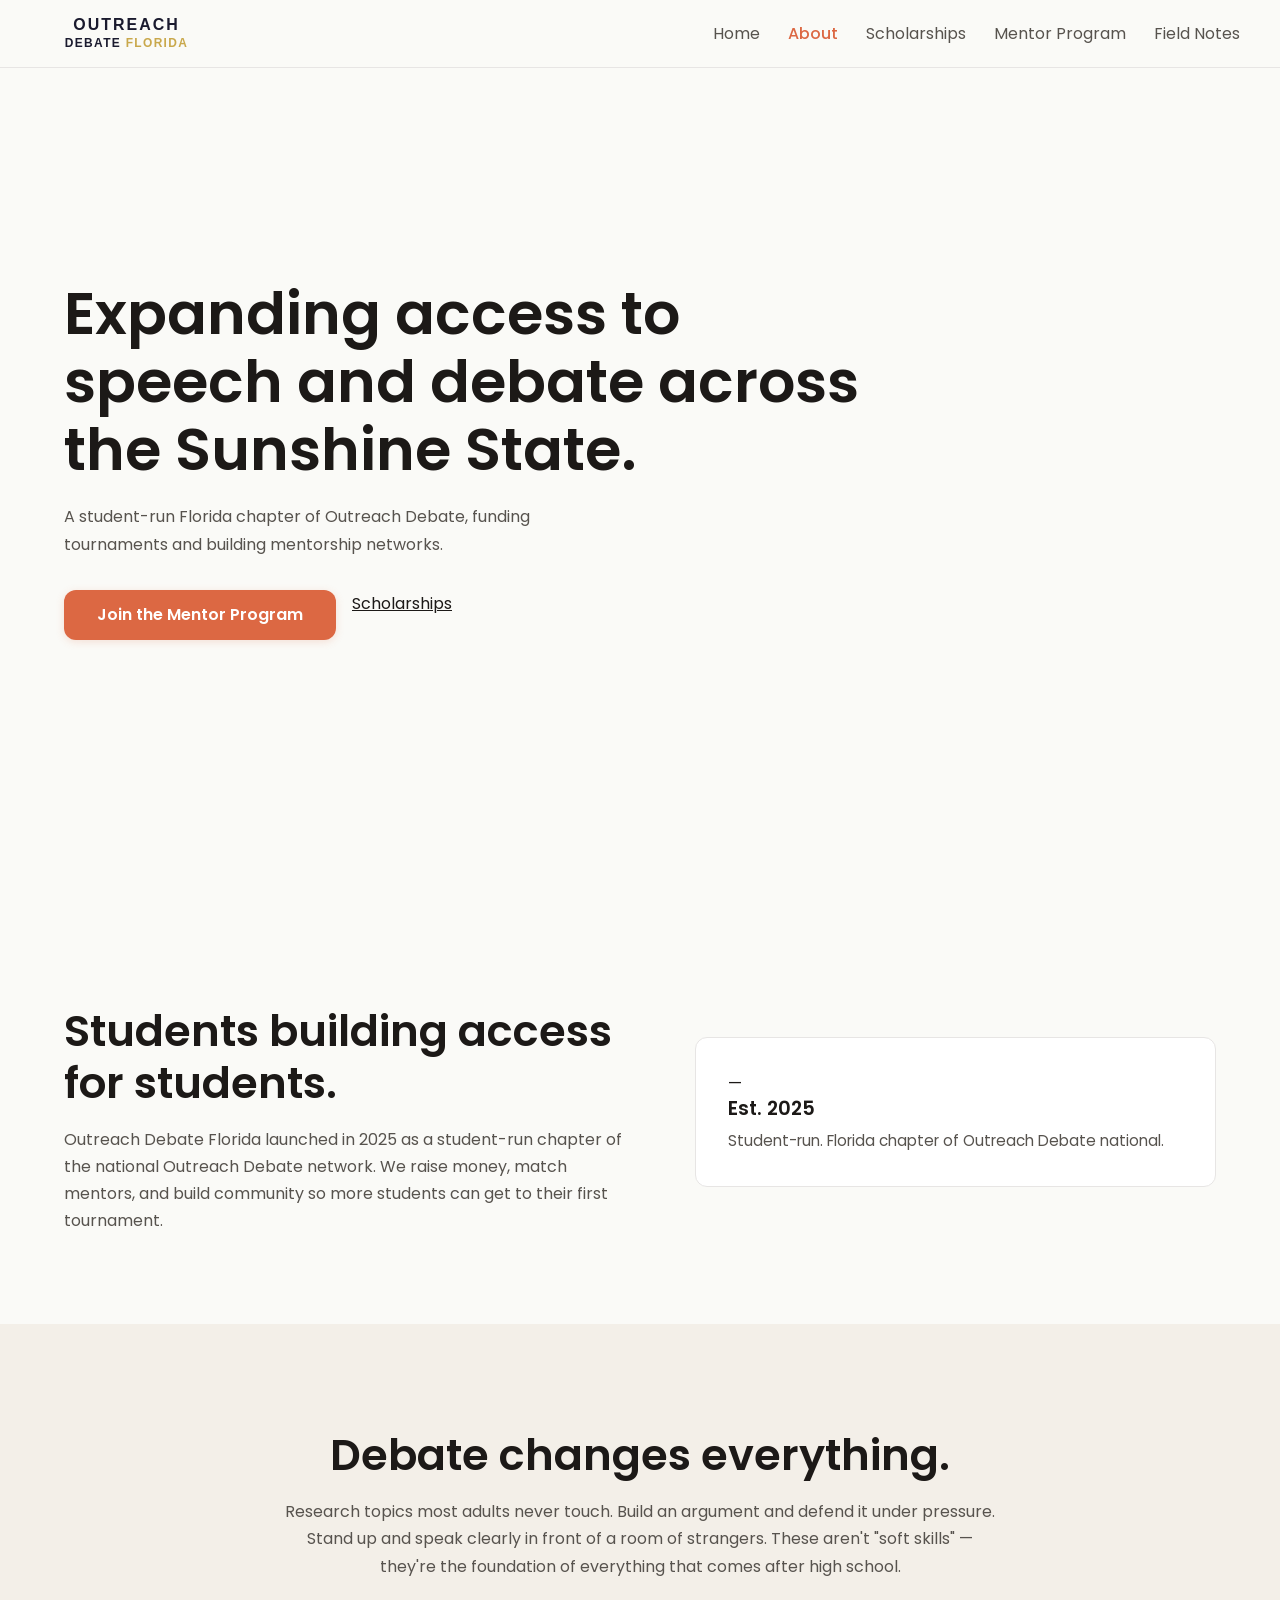
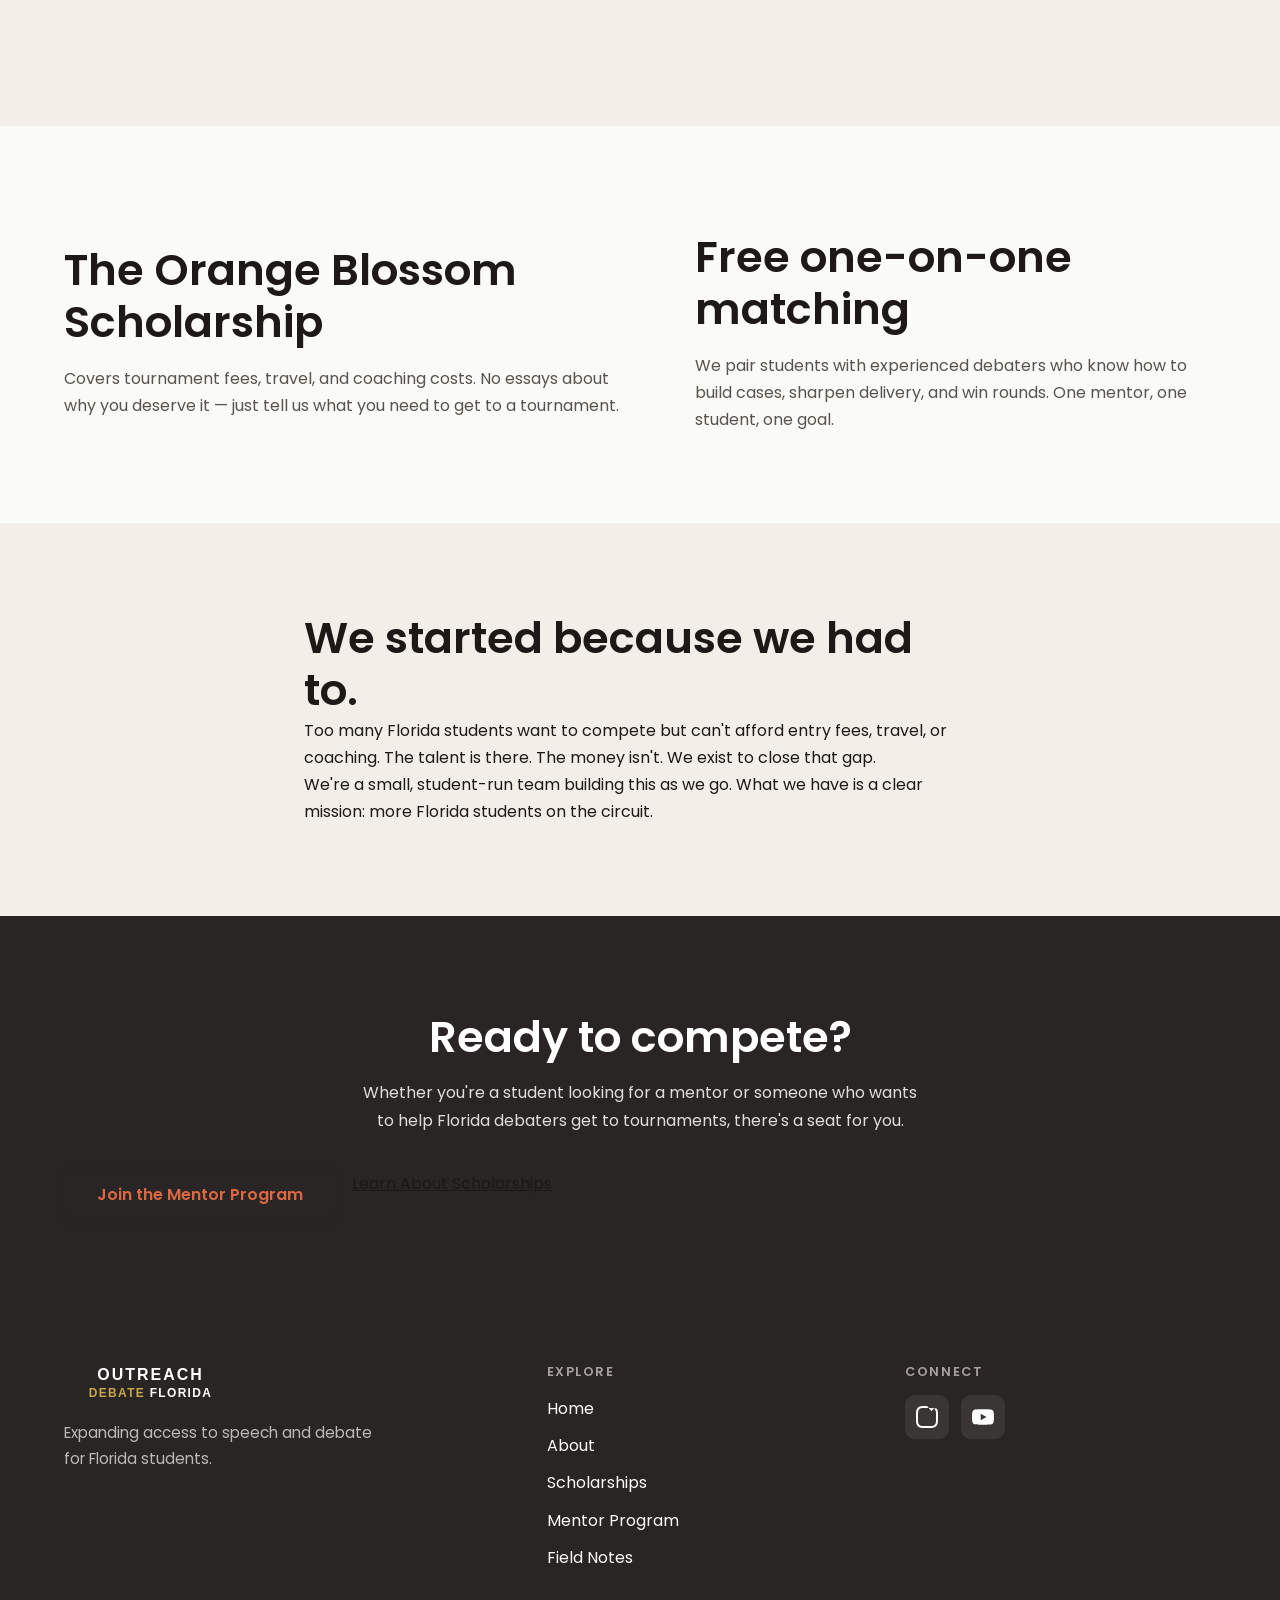
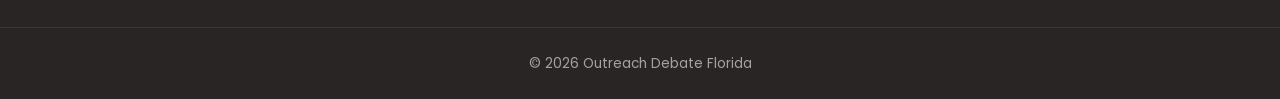
==== commit 597fb592: "Redesign: terra cotta palette, kill AI slop copy, shorter text across all pages - New palette: warm " ====
--- a/about.html
+++ b/about.html
@@ -40,8 +40,7 @@
         <div class="hero-copy reveal" style="max-width: 800px;">
           <h1>Expanding access to speech and debate across the Sunshine State.</h1>
           <p class="hero-dek">
-            We're a student-run Florida chapter of Outreach Debate, building access to speech and
-            debate through scholarships, mentorship, and community.
+            A student-run Florida chapter of Outreach Debate, funding tournaments and building mentorship networks.
           </p>
           <div class="hero-actions">
             <a class="btn" href="mentor-program.html">Join the Mentor Program</a>
@@ -51,19 +50,13 @@
       </div>
     </section>
 
-    <!-- Who We Are — two-column -->
+    <!-- Who We Are -->
     <section class="section">
       <div class="container split">
         <div class="split-copy reveal">
           <h2>Students building access for students.</h2>
           <p>
-            Outreach Debate Florida launched in 2025 as a student-run chapter of the national Outreach
-            Debate network. We saw Florida students with the talent and drive to compete — held back by
-            the costs surrounding debate.
-          </p>
-          <p>
-            We raise money, match mentors, and build community so more students can get to their first
-            tournament. That's it. No bureaucracy, no middlemen.
+            Outreach Debate Florida launched in 2025 as a student-run chapter of the national Outreach Debate network. We raise money, match mentors, and build community so more students can get to their first tournament.
           </p>
         </div>
         <div class="item reveal">
@@ -74,56 +67,46 @@
       </div>
     </section>
 
-    <!-- Why Debate — single feature block -->
+    <!-- Why Debate -->
     <section class="section section-alt">
       <div class="container">
         <div class="section-head reveal">
           <h2>Debate changes everything.</h2>
           <p>
-            Research topics most adults never touch. Learn to build an argument and defend it under
-            pressure. Stand up and speak clearly in front of a room of strangers. These aren't
-            "soft skills" — they're the foundation of everything that comes after high school.
+            Research topics most adults never touch. Build an argument and defend it under pressure. Stand up and speak clearly in front of a room of strangers. These aren't "soft skills" — they're the foundation of everything that comes after high school.
           </p>
         </div>
       </div>
     </section>
 
-    <!-- What We Do — two-column: scholarships + mentorship -->
+    <!-- What We Do — scholarships + mentorship -->
     <section class="section">
       <div class="container split">
         <div class="split-copy reveal">
           <h2>The Orange Blossom Scholarship</h2>
           <p>
-            Covers tournament fees, travel, and coaching costs for Florida students who are ready to
-            compete. No essays about your "transformative journey" — just tell us what you need to
-            get to a tournament.
+            Covers tournament fees, travel, and coaching costs. No essays about why you deserve it — just tell us what you need to get to a tournament.
           </p>
         </div>
         <div class="split-copy reveal">
           <h2>Free one-on-one matching</h2>
           <p>
-            We pair students with experienced debaters who know how to build cases, sharpen delivery,
-            and win rounds. No group sessions, no waiting. One mentor, one student, one goal.
+            We pair students with experienced debaters who know how to build cases, sharpen delivery, and win rounds. One mentor, one student, one goal.
           </p>
         </div>
       </div>
     </section>
 
-    <!-- Our Story — rewritten, no brand block -->
+    <!-- Our Story -->
     <section class="section section-alt">
       <div class="container" style="max-width: 720px;">
         <div class="reveal">
           <h2>We started because we had to.</h2>
           <p>
-            Too many Florida students want to compete in speech and debate but can't afford the entry
-            fees, travel, or coaching. The talent is there. The money isn't. Outreach Debate Florida
-            exists to close that gap — with direct scholarships, free mentorship, and a network that
-            keeps students in the game.
+            Too many Florida students want to compete but can't afford entry fees, travel, or coaching. The talent is there. The money isn't. We exist to close that gap.
           </p>
           <p>
-            We're a small team. We're student-run. We're building this as we go, and we're not
-            pretending to be bigger than we are. What we do have is a clear mission: more Florida
-            students on the circuit.
+            We're a small, student-run team building this as we go. What we have is a clear mission: more Florida students on the circuit.
           </p>
         </div>
       </div>
@@ -134,8 +117,7 @@
       <div class="container">
         <h2>Ready to compete?</h2>
         <p>
-          Whether you're a student looking for a mentor or someone who wants to help Florida debaters
-          get to tournaments, there's a seat for you.
+          Whether you're a student looking for a mentor or someone who wants to help Florida debaters get to tournaments, there's a seat for you.
         </p>
         <div class="hero-actions">
           <a class="btn-invert btn" href="mentor-program.html">Join the Mentor Program</a>
--- a/css/style.css
+++ b/css/style.css
@@ -1,14 +1,17 @@
 :root {
-  --ink: #1a1a2e;
-  --ink-light: #3d3d5c;
-  --ink-faint: #6b6b8a;
-  --gold: #c9a84c;
-  --gold-dark: #b8963f;
-  --ivory: #faf8f5;
-  --ivory-warm: #f5f0e8;
-  --card-bg: #ffffff;
-  --line: #e5e0d8;
-  --radius: 15px;
+  --bg: #FAFAF7;
+  --bg-alt: #F3EFE8;
+  --text: #1C1917;
+  --text-secondary: #57534E;
+  --text-muted: #A8A29E;
+  --accent: #DC6843;
+  --accent-hover: #C45A3A;
+  --accent-light: #FDF2ED;
+  --card-bg: #FFFFFF;
+  --card-border: #E7E5E4;
+  --footer-bg: #292524;
+  --footer-text: #FAFAF9;
+  --radius: 12px;
   --font: "Poppins", system-ui, -apple-system, sans-serif;
   --maxw: 1200px;
 }
@@ -30,8 +33,8 @@
   font-family: var(--font);
   font-size: 1rem;
   line-height: 1.7;
-  color: var(--ink);
-  background: var(--ivory);
+  color: var(--text);
+  background: var(--bg);
   -webkit-font-smoothing: antialiased;
   text-rendering: optimizeLegibility;
   overflow-x: hidden;
@@ -42,7 +45,7 @@
 h3 {
   font-family: var(--font);
   font-weight: 600;
-  color: var(--ink);
+  color: var(--text);
   line-height: 1.2;
 }
 
@@ -64,7 +67,7 @@
 }
 
 a {
-  color: var(--gold);
+  color: var(--accent);
 }
 
 img {
@@ -74,12 +77,12 @@
 }
 
 ::selection {
-  background: var(--gold);
+  background: var(--accent);
   color: #fff;
 }
 
 :focus-visible {
-  outline: 2px solid var(--gold);
+  outline: 2px solid var(--accent);
   outline-offset: 2px;
 }
 
@@ -98,7 +101,7 @@
   font-size: 0.78rem;
   letter-spacing: 0.22em;
   text-transform: uppercase;
-  color: var(--gold);
+  color: var(--accent);
 }
 
 .eyebrow-varied {
@@ -106,7 +109,7 @@
   font-family: var(--font);
   font-weight: 600;
   font-size: 0.78rem;
-  color: var(--ink-faint);
+  color: var(--text-muted);
 }
 
 /* ---------------------------------- Nav ---------------------------------- */
@@ -123,13 +126,14 @@
   justify-content: space-between;
   gap: 24px;
   padding-inline: max(24px, calc((100vw - var(--maxw)) / 2));
-  background: var(--ivory);
-  border-bottom: 1px solid var(--line);
+  background: var(--bg);
+  border-bottom: 1px solid var(--card-border);
 }
 
 .nav.scrolled {
   background: var(--card-bg);
-  box-shadow: 0 1px 8px rgba(0, 0, 0, 0.08);
+  border-bottom-color: transparent;
+  box-shadow: 0 2px 12px rgba(0, 0, 0, 0.06);
 }
 
 .nav-brand {
@@ -154,7 +158,7 @@
 .nav-links a {
   display: inline-block;
   padding: 6px 0;
-  color: var(--ink);
+  color: var(--text-secondary);
   text-decoration: none;
   font-family: var(--font);
   font-weight: 400;
@@ -163,11 +167,12 @@
 }
 
 .nav-links a:hover {
-  color: var(--gold);
+  color: var(--accent);
 }
 
 .nav-links a.active {
-  color: var(--gold);
+  color: var(--accent);
+  font-weight: 500;
 }
 
 .burger {
@@ -184,7 +189,7 @@
   display: block;
   width: 22px;
   height: 2px;
-  background: var(--ink);
+  background: var(--text);
 }
 
 body.menu-open {
@@ -202,7 +207,7 @@
   padding: 0 32px;
   border: 1px solid transparent;
   border-radius: var(--radius);
-  background: var(--gold);
+  background: var(--accent);
   color: #fff;
   font-family: var(--font);
   font-weight: 600;
@@ -210,38 +215,42 @@
   text-decoration: none;
   white-space: nowrap;
   cursor: pointer;
+  box-shadow: 0 2px 8px rgba(220, 104, 67, 0.18);
   transition: background-color 0.2s ease, color 0.2s ease, border-color 0.2s ease, transform 0.2s ease, box-shadow 0.2s ease;
 }
 
 .btn:hover {
-  background: var(--gold-dark);
+  background: var(--accent-hover);
   color: #fff;
   transform: translateY(-1px);
-  box-shadow: 0 4px 16px rgba(201, 168, 76, 0.3);
+  box-shadow: 0 4px 16px rgba(220, 104, 67, 0.25);
 }
 
 .btn-outline {
   background: transparent;
-  border-color: var(--ink);
-  color: var(--ink);
+  border-color: var(--text);
+  color: var(--text);
+  box-shadow: none;
 }
 
 .btn-outline:hover {
-  background: var(--ink);
-  border-color: var(--ink);
-  color: var(--ivory);
+  background: var(--text);
+  border-color: var(--text);
+  color: var(--bg);
   transform: translateY(-1px);
-  box-shadow: 0 4px 16px rgba(26, 26, 46, 0.15);
+  box-shadow: 0 4px 12px rgba(28, 25, 23, 0.12);
 }
 
 .btn-invert {
-  background: var(--ink);
-  color: var(--gold);
+  background: var(--footer-bg);
+  color: var(--accent);
+  box-shadow: 0 2px 8px rgba(41, 37, 36, 0.15);
 }
 
 .btn-invert:hover {
-  background: var(--ink-light);
-  color: var(--gold);
+  background: #1C1917;
+  color: var(--accent);
+  box-shadow: 0 4px 12px rgba(41, 37, 36, 0.2);
 }
 
 /* ----------------------------------- Hero --------------------------------- */
@@ -251,7 +260,7 @@
   align-items: center;
   min-height: 100vh;
   padding: 96px 0;
-  background: var(--ivory);
+  background: var(--bg);
   text-align: left;
 }
 
@@ -266,7 +275,7 @@
 .hero-dek {
   max-width: 560px;
   margin: 20px 0 0;
-  color: var(--ink-light);
+  color: var(--text-secondary);
 }
 
 .hero-meta {
@@ -276,7 +285,7 @@
   font-size: 0.78rem;
   letter-spacing: 0.18em;
   text-transform: uppercase;
-  color: var(--ink-faint);
+  color: var(--text-muted);
 }
 
 .hero-actions {
@@ -295,15 +304,15 @@
   width: 100%;
   height: auto;
   border-radius: var(--radius);
-  border: 1px solid var(--line);
-  box-shadow: 0 8px 32px rgba(0, 0, 0, 0.1);
+  border: 1px solid var(--card-border);
+  box-shadow: 0 8px 32px rgba(0, 0, 0, 0.08);
 }
 
 .figcaption {
   margin-top: 12px;
   font-family: var(--font);
   font-size: 0.85rem;
-  color: var(--ink-faint);
+  color: var(--text-muted);
   text-align: center;
 }
 
@@ -311,11 +320,11 @@
 
 .section {
   padding: 90px 0;
-  background: var(--ivory);
+  background: var(--bg);
 }
 
 .section-alt {
-  background: var(--ivory-warm);
+  background: var(--bg-alt);
 }
 
 .section-head {
@@ -329,7 +338,7 @@
 }
 
 .section-head p {
-  color: var(--ink-light);
+  color: var(--text-secondary);
 }
 
 .section-head-left {
@@ -343,7 +352,7 @@
 }
 
 .section-head-left p {
-  color: var(--ink-light);
+  color: var(--text-secondary);
 }
 
 /* ---------------------------------- Split ---------------------------------- */
@@ -364,15 +373,15 @@
 }
 
 .split-copy p {
-  color: var(--ink-light);
+  color: var(--text-secondary);
 }
 
 .split img {
   width: 100%;
   height: auto;
   border-radius: var(--radius);
-  border: 1px solid var(--line);
-  box-shadow: 0 4px 20px rgba(0, 0, 0, 0.08);
+  border: 1px solid var(--card-border);
+  box-shadow: 0 4px 20px rgba(0, 0, 0, 0.06);
 }
 
 .status {
@@ -380,10 +389,10 @@
   align-items: center;
   gap: 8px;
   padding: 8px 18px;
-  border: 1px solid var(--line);
+  border: 1px solid var(--card-border);
   border-radius: 999px;
-  background: var(--ivory-warm);
-  color: var(--ink);
+  background: var(--accent-light);
+  color: var(--accent);
   font-family: var(--font);
   font-weight: 500;
   font-size: 0.75rem;
@@ -398,14 +407,14 @@
   width: 8px;
   height: 8px;
   border-radius: 50%;
-  background: var(--gold);
+  background: var(--accent);
 }
 
 /* ---------------------------------- Item ---------------------------------- */
 
 .item {
   background: var(--card-bg);
-  border: 1px solid var(--line);
+  border: 1px solid var(--card-border);
   border-radius: var(--radius);
   padding: 32px;
   transition: transform 0.25s ease, box-shadow 0.25s ease;
@@ -413,7 +422,7 @@
 
 .item:hover {
   transform: translateY(-2px);
-  box-shadow: 0 4px 16px rgba(0, 0, 0, 0.06);
+  box-shadow: 0 4px 16px rgba(0, 0, 0, 0.05);
 }
 
 .item h3 {
@@ -422,7 +431,7 @@
 
 .item p {
   font-size: 0.95rem;
-  color: var(--ink-light);
+  color: var(--text-secondary);
 }
 
 /* -------------------------------- Stats Row --------------------------------- */
@@ -445,13 +454,13 @@
   font-weight: 700;
   font-size: clamp(2.4rem, 4vw, 3.4rem);
   line-height: 1;
-  color: var(--gold);
+  color: var(--accent);
 }
 
 .stat-label {
   font-family: var(--font);
   font-size: 0.9rem;
-  color: var(--ink-light);
+  color: var(--text-secondary);
 }
 
 /* -------------------------------- Feature ----------------------------------- */
@@ -468,7 +477,7 @@
 
 .feature p {
   font-size: 1.1rem;
-  color: var(--ink-light);
+  color: var(--text-secondary);
   line-height: 1.8;
 }
 
@@ -476,7 +485,7 @@
 
 .card-minimal {
   background: var(--card-bg);
-  border: 1px solid var(--line);
+  border: 1px solid var(--card-border);
   border-radius: var(--radius);
   padding: 36px 32px;
 }
@@ -497,21 +506,21 @@
   position: relative;
   padding-left: 24px;
   font-size: 0.95rem;
-  color: var(--ink-light);
+  color: var(--text-secondary);
 }
 
 .check-list li::before {
-  content: "✓";
+  content: "\2713";
   position: absolute;
   left: 0;
-  color: var(--gold);
+  color: var(--accent);
   font-weight: 700;
 }
 
 .card-note {
   margin-top: 20px;
   font-size: 0.85rem;
-  color: var(--ink-faint);
+  color: var(--text-muted);
   font-style: italic;
 }
 
@@ -529,7 +538,7 @@
 }
 
 .two-col-text p {
-  color: var(--ink-light);
+  color: var(--text-secondary);
 }
 
 /* -------------------------------- Pill List --------------------------------- */
@@ -544,10 +553,10 @@
   display: inline-flex;
   align-items: center;
   padding: 8px 18px;
-  border: 1px solid var(--line);
+  border: 1px solid var(--card-border);
   border-radius: 999px;
-  background: var(--ivory);
-  color: var(--ink);
+  background: var(--bg);
+  color: var(--text);
   font-family: var(--font);
   font-weight: 500;
   font-size: 0.85rem;
@@ -567,7 +576,7 @@
   display: flex;
   flex-direction: column;
   background: var(--card-bg);
-  border: 1px solid var(--line);
+  border: 1px solid var(--card-border);
   border-radius: var(--radius);
   overflow: hidden;
   text-decoration: none;
@@ -576,7 +585,7 @@
 
 .ig-card:hover {
   transform: translateY(-4px);
-  box-shadow: 0 8px 32px rgba(0, 0, 0, 0.1);
+  box-shadow: 0 8px 24px rgba(0, 0, 0, 0.08);
 }
 
 .ig-card img {
@@ -594,7 +603,7 @@
   padding: 12px 14px 4px;
   font-family: var(--font);
   font-size: 0.9rem;
-  color: var(--ink);
+  color: var(--text);
   display: -webkit-box;
   -webkit-line-clamp: 2;
   -webkit-box-orient: vertical;
@@ -608,12 +617,12 @@
   font-size: 0.7rem;
   letter-spacing: 0.12em;
   text-transform: uppercase;
-  color: var(--gold);
+  color: var(--accent);
 }
 
 .ig-empty {
   text-align: center;
-  color: var(--ink-light);
+  color: var(--text-secondary);
 }
 
 .icon-btn {
@@ -622,15 +631,17 @@
   width: 56px;
   height: 56px;
   border-radius: var(--radius);
-  background: var(--gold);
+  background: var(--accent);
   color: #fff;
   text-decoration: none;
-  transition: background-color 0.2s ease, transform 0.2s ease;
+  box-shadow: 0 2px 8px rgba(220, 104, 67, 0.18);
+  transition: background-color 0.2s ease, transform 0.2s ease, box-shadow 0.2s ease;
 }
 
 .icon-btn:hover {
-  background: var(--gold-dark);
+  background: var(--accent-hover);
   transform: translateY(-2px);
+  box-shadow: 0 4px 12px rgba(220, 104, 67, 0.25);
 }
 
 .icon-btn svg {
@@ -642,7 +653,7 @@
 /* ---------------------------------- Footer --------------------------------- */
 
 .footer {
-  background: var(--ink);
+  background: var(--footer-bg);
   padding: 64px 0 0;
 }
 
@@ -657,7 +668,7 @@
   font-size: 0.8rem;
   letter-spacing: 0.12em;
   text-transform: uppercase;
-  color: var(--ivory-warm);
+  color: var(--text-muted);
 }
 
 .footer-brand {
@@ -675,7 +686,7 @@
 .footer-desc {
   max-width: 320px;
   font-size: 0.95rem;
-  color: rgba(255, 255, 255, 0.75);
+  color: rgba(250, 250, 249, 0.7);
 }
 
 .footer-links {
@@ -686,13 +697,13 @@
 }
 
 .footer-links a {
-  color: var(--ivory-warm);
+  color: var(--footer-text);
   text-decoration: none;
   transition: color 0.2s ease;
 }
 
 .footer-links a:hover {
-  color: var(--gold);
+  color: var(--accent);
 }
 
 .footer-social {
@@ -705,8 +716,8 @@
   place-items: center;
   width: 44px;
   height: 44px;
-  border-radius: 12px;
-  background: rgba(255, 255, 255, 0.1);
+  border-radius: 10px;
+  background: rgba(255, 255, 255, 0.08);
   border: none;
   color: #fff;
   text-decoration: none;
@@ -714,7 +725,7 @@
 }
 
 .footer-social a:hover {
-  background: var(--gold);
+  background: var(--accent);
   color: #fff;
 }
 
@@ -727,16 +738,16 @@
 .legal {
   margin-top: 56px;
   padding: 24px 16px;
-  border-top: 1px solid var(--line);
+  border-top: 1px solid rgba(255, 255, 255, 0.08);
   text-align: center;
   font-size: 0.85rem;
-  color: var(--ink-faint);
+  color: var(--text-muted);
 }
 
 /* ---------------------------------- CTA ------------------------------------ */
 
 .cta-band {
-  background: var(--ink);
+  background: var(--footer-bg);
   padding: 80px 0;
   text-align: center;
   color: #fff;
@@ -754,7 +765,7 @@
 }
 
 .cta-band .eyebrow {
-  color: var(--gold);
+  color: var(--accent);
 }
 
 /* ---------------------------------- Reveal ---------------------------------- */
@@ -837,8 +848,8 @@
     align-items: stretch;
     gap: 4px;
     padding: 84px 24px 24px;
-    background: var(--ivory);
-    border-left: 1px solid var(--line);
+    background: var(--bg);
+    border-left: 1px solid var(--card-border);
     transform: translateX(105%);
     transition: transform 0.3s ease;
     z-index: 95;
@@ -852,7 +863,7 @@
     display: block;
     padding: 14px 0;
     font-size: 1.05rem;
-    color: var(--ink);
+    color: var(--text);
   }
 
   .section {
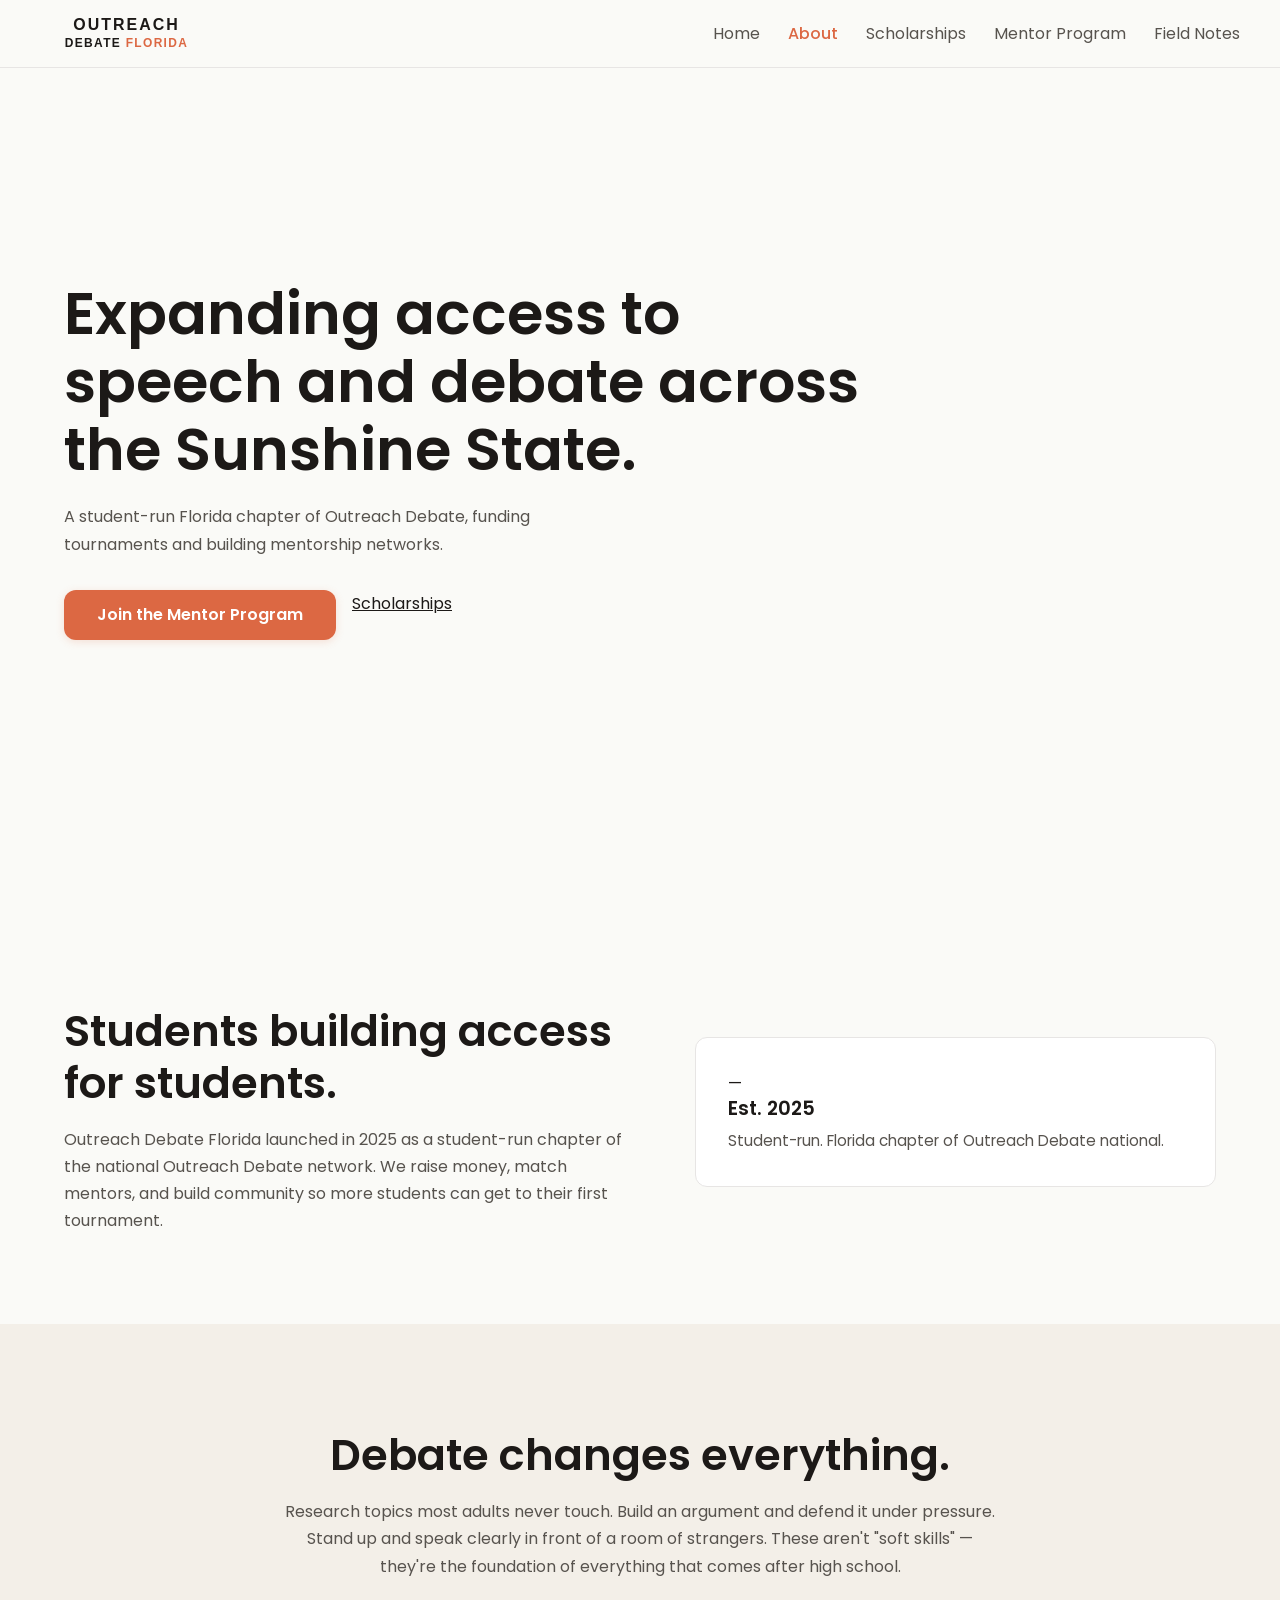
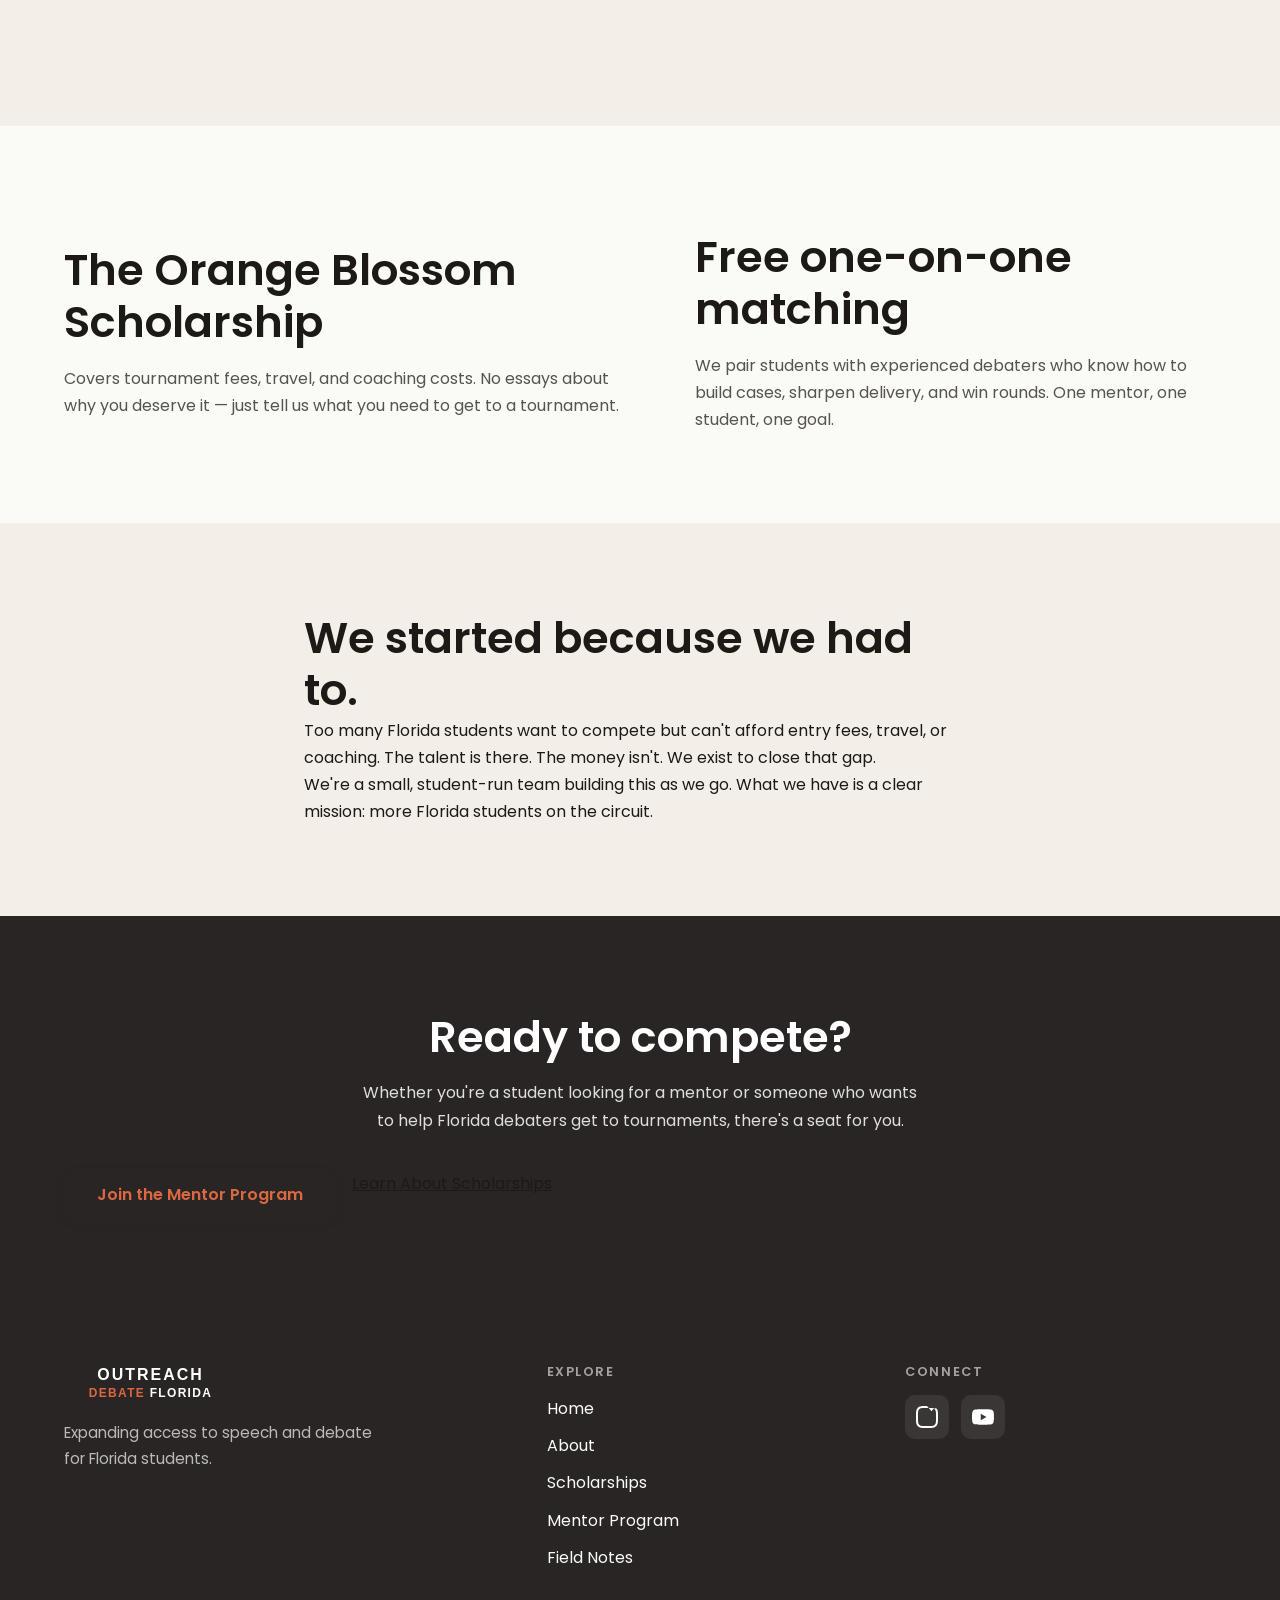
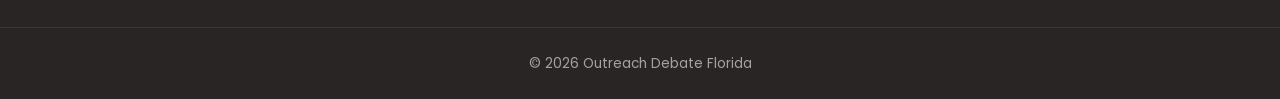
==== commit b6287162: "Fix: update SVG logos + theme-color meta to match terra cotta palette" ====
--- a/about.html
+++ b/about.html
@@ -8,7 +8,7 @@
   <meta property="og:title" content="About — Outreach Debate Florida" />
   <meta property="og:description" content="Expanding access to speech and debate for Florida students." />
   <meta property="og:type" content="website" />
-  <meta name="theme-color" content="#c9a84c" />
+  <meta name="theme-color" content="#DC6843" />
   <link rel="icon" href="assets/img/favicon.ico" type="image/x-icon" />
   <link rel="preconnect" href="https://fonts.googleapis.com" />
   <link rel="preconnect" href="https://fonts.gstatic.com" crossorigin />
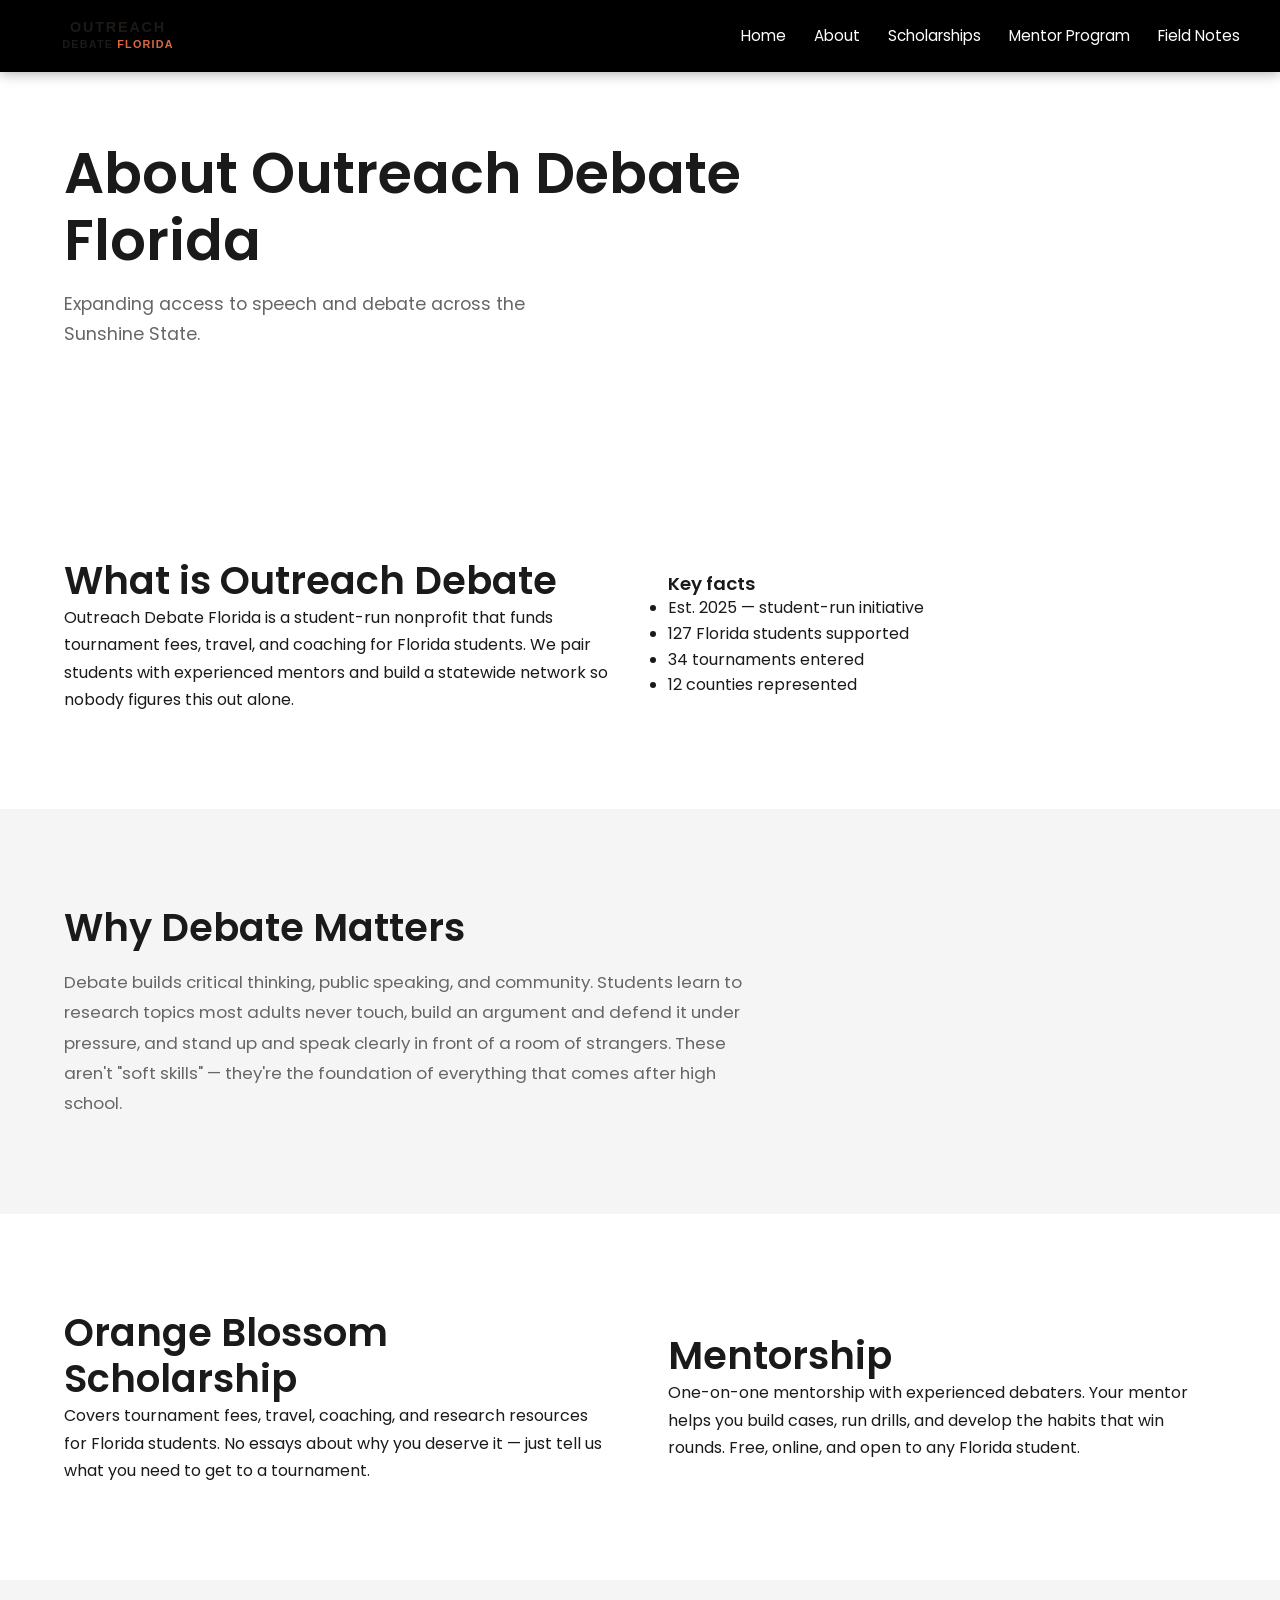
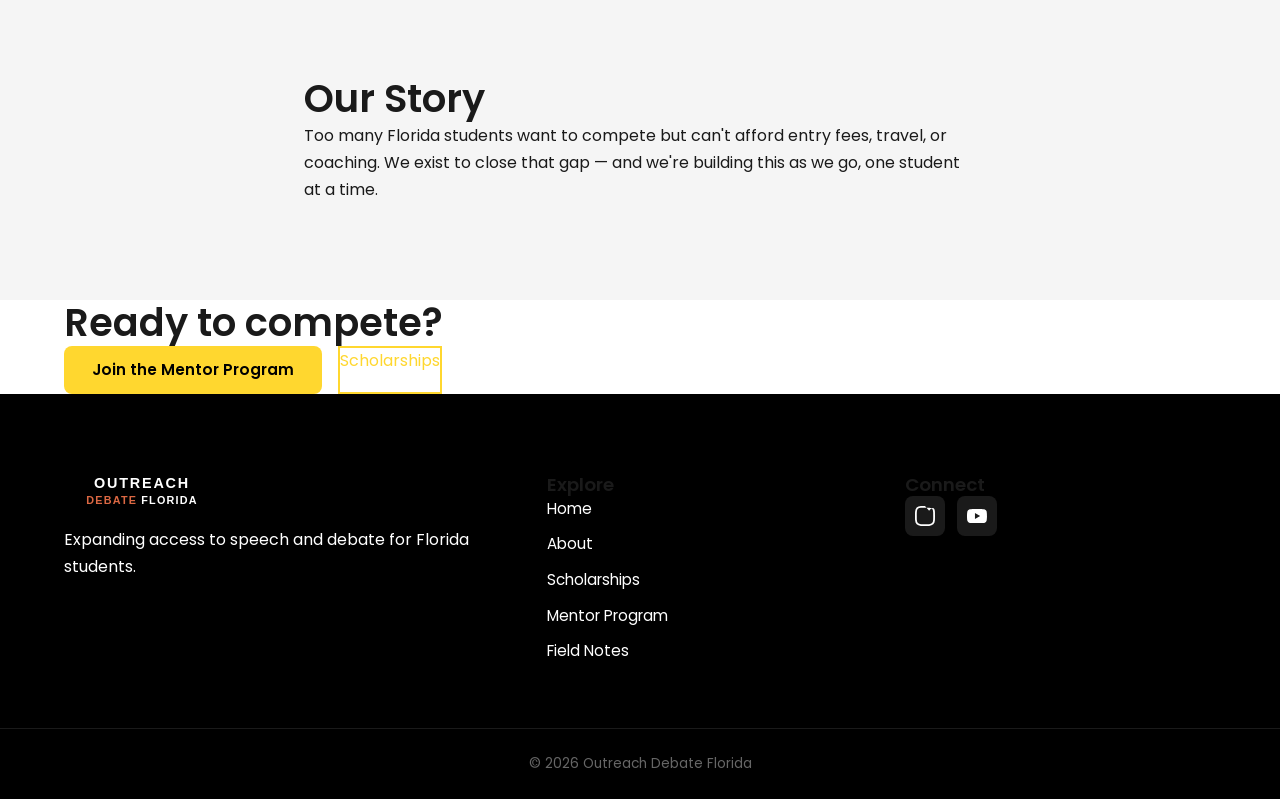
==== commit 845e6d34: "Full rebuild: copy reference site design for FL branch — black header, white body, gold accents, cle" ====
--- a/about.html
+++ b/about.html
@@ -8,7 +8,7 @@
   <meta property="og:title" content="About — Outreach Debate Florida" />
   <meta property="og:description" content="Expanding access to speech and debate for Florida students." />
   <meta property="og:type" content="website" />
-  <meta name="theme-color" content="#DC6843" />
+  <meta name="theme-color" content="#000000" />
   <link rel="icon" href="assets/img/favicon.ico" type="image/x-icon" />
   <link rel="preconnect" href="https://fonts.googleapis.com" />
   <link rel="preconnect" href="https://fonts.gstatic.com" crossorigin />
@@ -26,7 +26,7 @@
       <li><a href="about.html" class="active">About</a></li>
       <li><a href="scholarships.html">Scholarships</a></li>
       <li><a href="mentor-program.html">Mentor Program</a></li>
-      <li><a href="index.html#field-notes">Field Notes</a></li>
+      <li><a href="field-notes.html">Field Notes</a></li>
     </ul>
     <button class="burger" aria-label="Toggle menu">
       <span></span><span></span><span></span>
@@ -38,60 +38,58 @@
     <section class="hero">
       <div class="container">
         <div class="hero-copy reveal" style="max-width: 800px;">
-          <h1>Expanding access to speech and debate across the Sunshine State.</h1>
-          <p class="hero-dek">
-            A student-run Florida chapter of Outreach Debate, funding tournaments and building mentorship networks.
-          </p>
-          <div class="hero-actions">
-            <a class="btn" href="mentor-program.html">Join the Mentor Program</a>
-            <a class="btn-outline" href="scholarships.html">Scholarships</a>
-          </div>
+          <h1>About Outreach Debate Florida</h1>
+          <p class="hero-dek">Expanding access to speech and debate across the Sunshine State.</p>
         </div>
       </div>
     </section>
 
-    <!-- Who We Are -->
+    <!-- What is Outreach Debate -->
     <section class="section">
       <div class="container split">
         <div class="split-copy reveal">
-          <h2>Students building access for students.</h2>
+          <h2>What is Outreach Debate</h2>
           <p>
-            Outreach Debate Florida launched in 2025 as a student-run chapter of the national Outreach Debate network. We raise money, match mentors, and build community so more students can get to their first tournament.
+            Outreach Debate Florida is a student-run nonprofit that funds tournament fees, travel, and coaching for Florida students. We pair students with experienced mentors and build a statewide network so nobody figures this out alone.
           </p>
         </div>
-        <div class="item reveal">
-          <span class="item-num">—</span>
-          <h3>Est. 2025</h3>
-          <p>Student-run. Florida chapter of Outreach Debate national.</p>
+        <div class="card-minimal reveal">
+          <h3>Key facts</h3>
+          <ul class="check-list">
+            <li>Est. 2025 — student-run initiative</li>
+            <li>127 Florida students supported</li>
+            <li>34 tournaments entered</li>
+            <li>12 counties represented</li>
+          </ul>
         </div>
       </div>
     </section>
 
-    <!-- Why Debate -->
+    <!-- Why Debate Matters -->
     <section class="section section-alt">
       <div class="container">
-        <div class="section-head reveal">
-          <h2>Debate changes everything.</h2>
+        <div class="feature reveal">
+          <h2>Why Debate Matters</h2>
           <p>
-            Research topics most adults never touch. Build an argument and defend it under pressure. Stand up and speak clearly in front of a room of strangers. These aren't "soft skills" — they're the foundation of everything that comes after high school.
+            Debate builds critical thinking, public speaking, and community. Students learn to research topics most adults never touch, build an argument and defend it under pressure, and stand up and speak clearly in front of a room of strangers. These aren't "soft skills" — they're the foundation of everything that comes after high school.
           </p>
         </div>
       </div>
     </section>
 
-    <!-- What We Do — scholarships + mentorship -->
+    <!-- What We Do -->
     <section class="section">
       <div class="container split">
         <div class="split-copy reveal">
-          <h2>The Orange Blossom Scholarship</h2>
+          <h2>Orange Blossom Scholarship</h2>
           <p>
-            Covers tournament fees, travel, and coaching costs. No essays about why you deserve it — just tell us what you need to get to a tournament.
+            Covers tournament fees, travel, coaching, and research resources for Florida students. No essays about why you deserve it — just tell us what you need to get to a tournament.
           </p>
         </div>
         <div class="split-copy reveal">
-          <h2>Free one-on-one matching</h2>
+          <h2>Mentorship</h2>
           <p>
-            We pair students with experienced debaters who know how to build cases, sharpen delivery, and win rounds. One mentor, one student, one goal.
+            One-on-one mentorship with experienced debaters. Your mentor helps you build cases, run drills, and develop the habits that win rounds. Free, online, and open to any Florida student.
           </p>
         </div>
       </div>
@@ -101,12 +99,9 @@
     <section class="section section-alt">
       <div class="container" style="max-width: 720px;">
         <div class="reveal">
-          <h2>We started because we had to.</h2>
+          <h2>Our Story</h2>
           <p>
-            Too many Florida students want to compete but can't afford entry fees, travel, or coaching. The talent is there. The money isn't. We exist to close that gap.
-          </p>
-          <p>
-            We're a small, student-run team building this as we go. What we have is a clear mission: more Florida students on the circuit.
+            Too many Florida students want to compete but can't afford entry fees, travel, or coaching. We exist to close that gap — and we're building this as we go, one student at a time.
           </p>
         </div>
       </div>
@@ -116,12 +111,9 @@
     <section class="cta-band">
       <div class="container">
         <h2>Ready to compete?</h2>
-        <p>
-          Whether you're a student looking for a mentor or someone who wants to help Florida debaters get to tournaments, there's a seat for you.
-        </p>
         <div class="hero-actions">
           <a class="btn-invert btn" href="mentor-program.html">Join the Mentor Program</a>
-          <a class="btn-outline" href="scholarships.html">Learn About Scholarships</a>
+          <a class="btn-outline" href="scholarships.html">Scholarships</a>
         </div>
       </div>
     </section>
@@ -144,7 +136,7 @@
             <li><a href="about.html">About</a></li>
             <li><a href="scholarships.html">Scholarships</a></li>
             <li><a href="mentor-program.html">Mentor Program</a></li>
-            <li><a href="index.html#field-notes">Field Notes</a></li>
+            <li><a href="field-notes.html">Field Notes</a></li>
           </ul>
         </div>
         <div>
--- a/css/style.css
+++ b/css/style.css
@@ -1,19 +1,14 @@
 :root {
-  --bg: #FAFAF7;
-  --bg-alt: #F3EFE8;
-  --text: #1C1917;
-  --text-secondary: #57534E;
-  --text-muted: #A8A29E;
-  --accent: #DC6843;
-  --accent-hover: #C45A3A;
-  --accent-light: #FDF2ED;
-  --card-bg: #FFFFFF;
-  --card-border: #E7E5E4;
-  --footer-bg: #292524;
-  --footer-text: #FAFAF9;
-  --radius: 12px;
-  --font: "Poppins", system-ui, -apple-system, sans-serif;
+  --black: #000000;
+  --white: #FFFFFF;
+  --gold: #FFD72F;
+  --off-white: #FAFAFA;
+  --light-gray: #F5F5F5;
+  --text: #1a1a1a;
+  --text-secondary: #666666;
+  --font: "Poppins", sans-serif;
   --maxw: 1200px;
+  --radius: 8px;
 }
 
 *,
@@ -26,48 +21,36 @@
 
 html {
   scroll-behavior: smooth;
-  scroll-padding-top: 92px;
+  scroll-padding-top: 80px;
 }
 
 body {
   font-family: var(--font);
   font-size: 1rem;
-  line-height: 1.7;
+  line-height: 1.6;
   color: var(--text);
-  background: var(--bg);
+  background: var(--white);
   -webkit-font-smoothing: antialiased;
   text-rendering: optimizeLegibility;
   overflow-x: hidden;
 }
 
-h1,
-h2,
-h3 {
+h1, h2, h3, h4 {
   font-family: var(--font);
   font-weight: 600;
   color: var(--text);
   line-height: 1.2;
 }
 
-h1 {
-  font-size: clamp(2.3rem, 4.6vw, 3.9rem);
-  line-height: 1.15;
-}
-
-h2 {
-  font-size: clamp(1.8rem, 3.4vw, 2.7rem);
-}
-
-h3 {
-  font-size: 1.2rem;
-}
-
-p {
-  line-height: 1.7;
-}
+h1 { font-size: clamp(2.2rem, 4.5vw, 3.5rem); }
+h2 { font-size: clamp(1.6rem, 3vw, 2.4rem); }
+h3 { font-size: 1.15rem; }
+
+p { line-height: 1.7; }
 
 a {
-  color: var(--accent);
+  color: var(--text);
+  text-decoration: none;
 }
 
 img {
@@ -77,42 +60,16 @@
 }
 
 ::selection {
-  background: var(--accent);
-  color: #fff;
+  background: var(--gold);
+  color: var(--black);
 }
 
 :focus-visible {
-  outline: 2px solid var(--accent);
+  outline: 2px solid var(--gold);
   outline-offset: 2px;
 }
 
-.container {
-  width: 100%;
-  max-width: var(--maxw);
-  margin-inline: auto;
-  padding-inline: 24px;
-}
-
-.eyebrow,
-.hero-eyebrow {
-  display: inline-block;
-  font-family: var(--font);
-  font-weight: 600;
-  font-size: 0.78rem;
-  letter-spacing: 0.22em;
-  text-transform: uppercase;
-  color: var(--accent);
-}
-
-.eyebrow-varied {
-  display: inline-block;
-  font-family: var(--font);
-  font-weight: 600;
-  font-size: 0.78rem;
-  color: var(--text-muted);
-}
-
-/* ---------------------------------- Nav ---------------------------------- */
+/* ----------------------------------- Nav ----------------------------------- */
 
 .nav {
   position: fixed;
@@ -120,20 +77,15 @@
   left: 0;
   right: 0;
   z-index: 100;
-  height: 68px;
+  height: 72px;
   display: flex;
   align-items: center;
   justify-content: space-between;
   gap: 24px;
   padding-inline: max(24px, calc((100vw - var(--maxw)) / 2));
-  background: var(--bg);
-  border-bottom: 1px solid var(--card-border);
-}
-
-.nav.scrolled {
-  background: var(--card-bg);
-  border-bottom-color: transparent;
-  box-shadow: 0 2px 12px rgba(0, 0, 0, 0.06);
+  background: var(--black);
+  color: var(--white);
+  box-shadow: 0 2px 12px rgba(0, 0, 0, 0.3);
 }
 
 .nav-brand {
@@ -143,9 +95,8 @@
 }
 
 .nav-brand img {
-  flex: none;
   width: auto;
-  height: 40px;
+  height: 36px;
 }
 
 .nav-links {
@@ -156,23 +107,15 @@
 }
 
 .nav-links a {
-  display: inline-block;
-  padding: 6px 0;
-  color: var(--text-secondary);
+  color: var(--white);
   text-decoration: none;
-  font-family: var(--font);
+  font-size: 0.95rem;
   font-weight: 400;
-  font-size: 1rem;
   transition: color 0.2s ease;
 }
 
 .nav-links a:hover {
-  color: var(--accent);
-}
-
-.nav-links a.active {
-  color: var(--accent);
-  font-weight: 500;
+  color: var(--gold);
 }
 
 .burger {
@@ -189,617 +132,357 @@
   display: block;
   width: 22px;
   height: 2px;
-  background: var(--text);
+  background: var(--white);
 }
 
 body.menu-open {
   overflow: hidden;
 }
 
-/* --------------------------------- Buttons -------------------------------- */
-
-.btn {
-  display: inline-flex;
-  align-items: center;
-  justify-content: center;
-  gap: 8px;
-  height: 50px;
-  padding: 0 32px;
-  border: 1px solid transparent;
-  border-radius: var(--radius);
-  background: var(--accent);
-  color: #fff;
-  font-family: var(--font);
+/* ----------------------------------- Hero ---------------------------------- */
+
+.hero {
+  width: 100%;
+  padding: 140px 0 80px;
+  background: var(--white);
+}
+
+.hero-split {
+  display: grid;
+  grid-template-columns: 1fr 1fr;
+  gap: 56px;
+  align-items: center;
+}
+
+.hero-eyebrow {
+  display: inline-block;
+  font-size: 0.75rem;
   font-weight: 600;
-  font-size: 1rem;
-  text-decoration: none;
-  white-space: nowrap;
-  cursor: pointer;
-  box-shadow: 0 2px 8px rgba(220, 104, 67, 0.18);
-  transition: background-color 0.2s ease, color 0.2s ease, border-color 0.2s ease, transform 0.2s ease, box-shadow 0.2s ease;
-}
-
-.btn:hover {
-  background: var(--accent-hover);
-  color: #fff;
-  transform: translateY(-1px);
-  box-shadow: 0 4px 16px rgba(220, 104, 67, 0.25);
-}
-
-.btn-outline {
-  background: transparent;
-  border-color: var(--text);
-  color: var(--text);
-  box-shadow: none;
-}
-
-.btn-outline:hover {
-  background: var(--text);
-  border-color: var(--text);
-  color: var(--bg);
-  transform: translateY(-1px);
-  box-shadow: 0 4px 12px rgba(28, 25, 23, 0.12);
-}
-
-.btn-invert {
-  background: var(--footer-bg);
-  color: var(--accent);
-  box-shadow: 0 2px 8px rgba(41, 37, 36, 0.15);
-}
-
-.btn-invert:hover {
-  background: #1C1917;
-  color: var(--accent);
-  box-shadow: 0 4px 12px rgba(41, 37, 36, 0.2);
-}
-
-/* ----------------------------------- Hero --------------------------------- */
-
-.hero {
-  display: flex;
-  align-items: center;
-  min-height: 100vh;
-  padding: 96px 0;
-  background: var(--bg);
-  text-align: left;
-}
-
-.hero-copy {
-  text-align: left;
-}
-
-.hero h1 {
-  margin-top: 20px;
-}
-
-.hero-dek {
-  max-width: 560px;
-  margin: 20px 0 0;
-  color: var(--text-secondary);
-}
-
-.hero-meta {
-  margin-top: 16px;
-  font-family: var(--font);
-  font-weight: 500;
-  font-size: 0.78rem;
   letter-spacing: 0.18em;
   text-transform: uppercase;
-  color: var(--text-muted);
+  color: var(--text-secondary);
+  margin-bottom: 12px;
+}
+
+.hero h1 {
+  margin-bottom: 16px;
+}
+
+.hero-dek {
+  font-size: 1.1rem;
+  color: var(--text-secondary);
+  max-width: 520px;
+  margin-bottom: 32px;
 }
 
 .hero-actions {
   display: flex;
   flex-wrap: wrap;
   gap: 16px;
-  margin-top: 32px;
-}
-
-.hero-figure {
-  margin: 0;
-  text-align: center;
 }
 
 .hero-figure img {
   width: 100%;
   height: auto;
   border-radius: var(--radius);
-  border: 1px solid var(--card-border);
-  box-shadow: 0 8px 32px rgba(0, 0, 0, 0.08);
-}
-
-.figcaption {
-  margin-top: 12px;
-  font-family: var(--font);
-  font-size: 0.85rem;
-  color: var(--text-muted);
-  text-align: center;
-}
-
-/* --------------------------------- Sections -------------------------------- */
+}
+
+/* ---------------------------------- Sections -------------------------------- */
 
 .section {
-  padding: 90px 0;
-  background: var(--bg);
+  padding: 96px 0;
+  background: var(--white);
 }
 
 .section-alt {
-  background: var(--bg-alt);
-}
-
-.section-head {
-  max-width: 720px;
-  margin: 0 auto 56px;
-  text-align: center;
-}
-
-.section-head h2 {
-  margin: 16px 0;
-}
-
-.section-head p {
+  background: var(--light-gray);
+}
+
+.container {
+  width: 100%;
+  max-width: var(--maxw);
+  margin-inline: auto;
+  padding-inline: 24px;
+}
+
+/* ---------------------------------- Feature --------------------------------- */
+
+.feature {
+  max-width: 680px;
+}
+
+.feature h2 {
+  margin-bottom: 16px;
+}
+
+.feature p {
+  font-size: 1.05rem;
   color: var(--text-secondary);
-}
-
-.section-head-left {
-  max-width: 720px;
-  margin: 0 0 56px;
-  text-align: left;
-}
-
-.section-head-left h2 {
-  margin: 16px 0;
-}
-
-.section-head-left p {
-  color: var(--text-secondary);
-}
-
-/* ---------------------------------- Split ---------------------------------- */
+  line-height: 1.8;
+}
+
+/* ---------------------------------- Split ----------------------------------- */
 
 .split {
   display: grid;
-  grid-template-columns: 1.05fr 0.95fr;
+  grid-template-columns: 1fr 1fr;
   gap: 56px;
   align-items: center;
-}
-
-.split-copy h2 {
-  margin: 16px 0;
-}
-
-.split-copy .status {
-  margin-bottom: 16px;
-}
-
-.split-copy p {
-  color: var(--text-secondary);
 }
 
 .split img {
   width: 100%;
   height: auto;
   border-radius: var(--radius);
-  border: 1px solid var(--card-border);
-  box-shadow: 0 4px 20px rgba(0, 0, 0, 0.06);
-}
+}
+
+/* ----------------------------------- Card ----------------------------------- */
+
+.card {
+  background: var(--white);
+  border: 1px solid #e5e5e5;
+  border-radius: var(--radius);
+  padding: 32px;
+}
+
+.card h3 {
+  margin-bottom: 12px;
+}
+
+.card p {
+  color: var(--text-secondary);
+  font-size: 0.95rem;
+}
+
+/* -------------------------------- Stats ------------------------------------- */
+
+.stat-row {
+  display: grid;
+  grid-template-columns: repeat(3, 1fr);
+  gap: 0;
+  text-align: center;
+}
+
+.stat {
+  padding: 0 24px;
+  display: flex;
+  flex-direction: column;
+  gap: 4px;
+}
+
+.stat:not(:last-child) {
+  border-right: 1px solid #e5e5e5;
+}
+
+.stat-num {
+  font-weight: 700;
+  font-size: clamp(2rem, 3.5vw, 2.8rem);
+  line-height: 1;
+  color: var(--black);
+}
+
+.stat-label {
+  font-size: 0.9rem;
+  color: var(--text-secondary);
+}
+
+/* --------------------------------- Buttons ---------------------------------- */
+
+.btn {
+  display: inline-flex;
+  align-items: center;
+  justify-content: center;
+  gap: 8px;
+  height: 48px;
+  padding: 0 28px;
+  border: none;
+  border-radius: var(--radius);
+  background: var(--gold);
+  color: var(--black);
+  font-family: var(--font);
+  font-weight: 600;
+  font-size: 0.95rem;
+  text-decoration: none;
+  white-space: nowrap;
+  cursor: pointer;
+  transition: opacity 0.2s ease, transform 0.2s ease;
+}
+
+.btn:hover {
+  opacity: 0.88;
+  transform: translateY(-1px);
+}
+
+.btn-outline {
+  background: transparent;
+  border: 2px solid var(--gold);
+  color: var(--gold);
+}
+
+.btn-outline:hover {
+  background: var(--gold);
+  color: var(--black);
+}
+
+.btn-dark {
+  background: var(--black);
+  color: var(--white);
+}
+
+.btn-dark:hover {
+  opacity: 0.88;
+}
+
+/* -------------------------------- Status Badge ------------------------------ */
 
 .status {
   display: inline-flex;
   align-items: center;
   gap: 8px;
-  padding: 8px 18px;
-  border: 1px solid var(--card-border);
+  padding: 8px 16px;
   border-radius: 999px;
-  background: var(--accent-light);
-  color: var(--accent);
-  font-family: var(--font);
-  font-weight: 500;
+  background: var(--gold);
+  color: var(--black);
+  font-size: 0.75rem;
+  font-weight: 600;
+  letter-spacing: 0.1em;
+  text-transform: uppercase;
+  white-space: nowrap;
+}
+
+/* ---------------------------------- Footer ---------------------------------- */
+
+.footer {
+  background: var(--black);
+  color: var(--white);
+  padding: 80px 0 0;
+}
+
+.footer-grid {
+  display: grid;
+  grid-template-columns: 1.4fr 1fr 1fr;
+  gap: 48px;
+}
+
+.footer-brand img {
+  width: auto;
+  height: 36px;
+  margin-bottom: 16px;
+}
+
+.footer-brand p {
+  color: rgba(255, 255, 255, 0.6);
+  font-size: 0.95rem;
+  max-width: 320px;
+}
+
+.footer h4 {
   font-size: 0.75rem;
   letter-spacing: 0.12em;
   text-transform: uppercase;
-  white-space: nowrap;
-}
-
-.status::before {
-  content: "";
-  flex: none;
-  width: 8px;
-  height: 8px;
-  border-radius: 50%;
-  background: var(--accent);
-}
-
-/* ---------------------------------- Item ---------------------------------- */
-
-.item {
-  background: var(--card-bg);
-  border: 1px solid var(--card-border);
-  border-radius: var(--radius);
-  padding: 32px;
-  transition: transform 0.25s ease, box-shadow 0.25s ease;
-}
-
-.item:hover {
-  transform: translateY(-2px);
-  box-shadow: 0 4px 16px rgba(0, 0, 0, 0.05);
-}
-
-.item h3 {
-  margin-bottom: 8px;
-}
-
-.item p {
-  font-size: 0.95rem;
-  color: var(--text-secondary);
-}
-
-/* -------------------------------- Stats Row --------------------------------- */
-
-.stat-row {
-  display: flex;
-  justify-content: center;
-  gap: 64px;
-  text-align: center;
-}
-
-.stat {
-  display: flex;
-  flex-direction: column;
-  gap: 4px;
-}
-
-.stat-num {
-  font-family: var(--font);
-  font-weight: 700;
-  font-size: clamp(2.4rem, 4vw, 3.4rem);
-  line-height: 1;
-  color: var(--accent);
-}
-
-.stat-label {
-  font-family: var(--font);
-  font-size: 0.9rem;
-  color: var(--text-secondary);
-}
-
-/* -------------------------------- Feature ----------------------------------- */
-
-.feature {
-  max-width: 720px;
-  text-align: left;
-}
-
-.feature h2 {
+  color: rgba(255, 255, 255, 0.5);
   margin-bottom: 16px;
-  text-align: left;
-}
-
-.feature p {
-  font-size: 1.1rem;
-  color: var(--text-secondary);
-  line-height: 1.8;
-}
-
-/* ------------------------------- Card Minimal ------------------------------- */
-
-.card-minimal {
-  background: var(--card-bg);
-  border: 1px solid var(--card-border);
-  border-radius: var(--radius);
-  padding: 36px 32px;
-}
-
-.card-minimal h3 {
-  margin-bottom: 16px;
-}
-
-.check-list {
+}
+
+.footer-links {
   list-style: none;
-  padding: 0;
   display: flex;
   flex-direction: column;
   gap: 10px;
 }
 
-.check-list li {
-  position: relative;
-  padding-left: 24px;
+.footer-links a {
+  color: var(--white);
+  text-decoration: none;
   font-size: 0.95rem;
-  color: var(--text-secondary);
-}
-
-.check-list li::before {
-  content: "\2713";
-  position: absolute;
-  left: 0;
-  color: var(--accent);
-  font-weight: 700;
-}
-
-.card-note {
-  margin-top: 20px;
+  transition: color 0.2s ease;
+}
+
+.footer-links a:hover {
+  color: var(--gold);
+}
+
+.footer-social {
+  display: flex;
+  gap: 12px;
+}
+
+.footer-social a {
+  display: grid;
+  place-items: center;
+  width: 40px;
+  height: 40px;
+  border-radius: 8px;
+  background: rgba(255, 255, 255, 0.1);
+  color: var(--white);
+  text-decoration: none;
+  transition: background 0.2s ease;
+}
+
+.footer-social a:hover {
+  background: var(--gold);
+  color: var(--black);
+}
+
+.footer-social svg {
+  width: 20px;
+  height: 20px;
+  fill: currentColor;
+}
+
+.legal {
+  margin-top: 64px;
+  padding: 24px 0;
+  border-top: 1px solid rgba(255, 255, 255, 0.1);
+  text-align: center;
   font-size: 0.85rem;
-  color: var(--text-muted);
-  font-style: italic;
-}
-
-/* -------------------------------- Two Col ----------------------------------- */
-
-.two-col {
-  display: grid;
-  grid-template-columns: 1fr 1fr;
-  gap: 56px;
-  align-items: start;
-}
-
-.two-col-text h2 {
-  margin: 16px 0;
-}
-
-.two-col-text p {
-  color: var(--text-secondary);
-}
-
-/* -------------------------------- Pill List --------------------------------- */
-
-.pill-list {
-  display: flex;
-  flex-wrap: wrap;
-  gap: 10px;
-}
-
-.pill {
-  display: inline-flex;
-  align-items: center;
-  padding: 8px 18px;
-  border: 1px solid var(--card-border);
-  border-radius: 999px;
-  background: var(--bg);
-  color: var(--text);
-  font-family: var(--font);
-  font-weight: 500;
-  font-size: 0.85rem;
-}
-
-/* ---------------------------------- Field Notes ------------------------------ */
+  color: rgba(255, 255, 255, 0.4);
+}
+
+/* --------------------------------- Instagram -------------------------------- */
 
 .ig-grid {
   display: grid;
   grid-template-columns: repeat(3, 1fr);
   gap: 20px;
-  justify-content: center;
-  margin-inline: auto;
 }
 
 .ig-card {
-  display: flex;
-  flex-direction: column;
-  background: var(--card-bg);
-  border: 1px solid var(--card-border);
+  display: block;
   border-radius: var(--radius);
   overflow: hidden;
   text-decoration: none;
-  transition: transform 0.25s ease, box-shadow 0.25s ease;
+  color: var(--text);
+  transition: transform 0.2s ease;
 }
 
 .ig-card:hover {
-  transform: translateY(-4px);
-  box-shadow: 0 8px 24px rgba(0, 0, 0, 0.08);
+  transform: translateY(-2px);
 }
 
 .ig-card img {
   width: 100%;
-  aspect-ratio: 4 / 5;
+  aspect-ratio: 1;
   object-fit: cover;
-  transition: opacity 0.2s ease;
-}
-
-.ig-card:hover img {
-  opacity: 0.9;
-}
-
-.ig-cap {
-  padding: 12px 14px 4px;
-  font-family: var(--font);
-  font-size: 0.9rem;
-  color: var(--text);
-  display: -webkit-box;
-  -webkit-line-clamp: 2;
-  -webkit-box-orient: vertical;
-  overflow: hidden;
-}
-
-.ig-meta {
-  padding: 0 14px 12px;
-  font-family: var(--font);
-  font-weight: 600;
-  font-size: 0.7rem;
-  letter-spacing: 0.12em;
-  text-transform: uppercase;
-  color: var(--accent);
-}
-
-.ig-empty {
-  text-align: center;
-  color: var(--text-secondary);
-}
-
-.icon-btn {
-  display: grid;
-  place-items: center;
-  width: 56px;
-  height: 56px;
-  border-radius: var(--radius);
-  background: var(--accent);
-  color: #fff;
-  text-decoration: none;
-  box-shadow: 0 2px 8px rgba(220, 104, 67, 0.18);
-  transition: background-color 0.2s ease, transform 0.2s ease, box-shadow 0.2s ease;
-}
-
-.icon-btn:hover {
-  background: var(--accent-hover);
-  transform: translateY(-2px);
-  box-shadow: 0 4px 12px rgba(220, 104, 67, 0.25);
-}
-
-.icon-btn svg {
-  width: 26px;
-  height: 26px;
-  fill: currentColor;
-}
-
-/* ---------------------------------- Footer --------------------------------- */
-
-.footer {
-  background: var(--footer-bg);
-  padding: 64px 0 0;
-}
-
-.footer-grid {
-  display: grid;
-  grid-template-columns: 1.4fr 1fr 1fr;
-  gap: 48px;
-}
-
-.footer h3 {
-  margin-bottom: 16px;
-  font-size: 0.8rem;
-  letter-spacing: 0.12em;
-  text-transform: uppercase;
-  color: var(--text-muted);
-}
-
-.footer-brand {
-  display: inline-flex;
-  align-items: center;
-  margin-bottom: 16px;
-}
-
-.footer-brand img {
-  flex: none;
-  width: auto;
-  height: 40px;
-}
-
-.footer-desc {
-  max-width: 320px;
-  font-size: 0.95rem;
-  color: rgba(250, 250, 249, 0.7);
-}
-
-.footer-links {
-  display: flex;
-  flex-direction: column;
-  gap: 10px;
-  list-style: none;
-}
-
-.footer-links a {
-  color: var(--footer-text);
-  text-decoration: none;
-  transition: color 0.2s ease;
-}
-
-.footer-links a:hover {
-  color: var(--accent);
-}
-
-.footer-social {
-  display: flex;
-  gap: 12px;
-}
-
-.footer-social a {
-  display: grid;
-  place-items: center;
-  width: 44px;
-  height: 44px;
-  border-radius: 10px;
-  background: rgba(255, 255, 255, 0.08);
-  border: none;
-  color: #fff;
-  text-decoration: none;
-  transition: background-color 0.2s ease, color 0.2s ease;
-}
-
-.footer-social a:hover {
-  background: var(--accent);
-  color: #fff;
-}
-
-.footer-social svg {
-  width: 22px;
-  height: 22px;
-  fill: currentColor;
-}
-
-.legal {
-  margin-top: 56px;
-  padding: 24px 16px;
-  border-top: 1px solid rgba(255, 255, 255, 0.08);
-  text-align: center;
-  font-size: 0.85rem;
-  color: var(--text-muted);
-}
-
-/* ---------------------------------- CTA ------------------------------------ */
-
-.cta-band {
-  background: var(--footer-bg);
-  padding: 80px 0;
-  text-align: center;
-  color: #fff;
-}
-
-.cta-band h2 {
-  margin: 16px 0;
-  color: #fff;
-}
-
-.cta-band p {
-  max-width: 560px;
-  margin: 0 auto 36px;
-  color: rgba(255, 255, 255, 0.85);
-}
-
-.cta-band .eyebrow {
-  color: var(--accent);
 }
 
 /* ---------------------------------- Reveal ---------------------------------- */
 
 .reveal {
   opacity: 0;
-  transition: opacity 0.5s ease;
+  transform: translateY(20px);
+  transition: opacity 0.5s ease, transform 0.5s ease;
 }
 
 .reveal.in {
   opacity: 1;
-}
-
-/* -------------------------------- Hero Split ------------------------------- */
-
-.hero-split {
-  display: grid;
-  grid-template-columns: 1fr 1fr;
-  gap: 56px;
-  align-items: center;
+  transform: translateY(0);
 }
 
 /* ------------------------------- Responsive -------------------------------- */
 
 @media (max-width: 1020px) {
-  .ig-grid {
-    grid-template-columns: repeat(2, 1fr);
-  }
-
-  .stat-row {
-    gap: 40px;
-  }
-
-  .two-col {
+  .hero-split {
     grid-template-columns: 1fr;
     gap: 40px;
   }
@@ -809,20 +492,12 @@
     gap: 40px;
   }
 
-  .split.flip-on-tablet {
-    direction: ltr;
-  }
-
-  .split.flip-on-tablet > *:first-child {
-    order: 2;
-  }
-
-  .split.flip-on-tablet > *:last-child {
-    order: 1;
+  .stat-row {
+    gap: 0;
   }
 
   .footer-grid {
-    grid-template-columns: repeat(2, 1fr);
+    grid-template-columns: 1fr 1fr;
     gap: 40px;
   }
 }
@@ -834,7 +509,6 @@
 
   .burger {
     display: flex;
-    position: relative;
     z-index: 96;
   }
 
@@ -843,14 +517,13 @@
     top: 0;
     right: 0;
     bottom: 0;
-    width: min(320px, 100%);
+    width: min(300px, 100%);
     flex-direction: column;
     align-items: stretch;
     gap: 4px;
-    padding: 84px 24px 24px;
-    background: var(--bg);
-    border-left: 1px solid var(--card-border);
-    transform: translateX(105%);
+    padding: 80px 24px 24px;
+    background: var(--black);
+    transform: translateX(100%);
     transition: transform 0.3s ease;
     z-index: 95;
   }
@@ -862,61 +535,48 @@
   .nav-links a {
     display: block;
     padding: 14px 0;
-    font-size: 1.05rem;
-    color: var(--text);
+    font-size: 1rem;
+    color: var(--white);
   }
 
   .section {
-    padding: 72px 0;
-  }
-
-  .section-head {
-    margin-bottom: 40px;
-  }
-
-  .section-head-left {
-    margin-bottom: 40px;
-  }
-
-  .hero-split {
+    padding: 64px 0;
+  }
+
+  .stat-row {
     grid-template-columns: 1fr;
-    gap: 40px;
-  }
-
-  .hero-split .hero-copy {
-    text-align: center;
-  }
-
-  .hero-split .hero-dek {
-    margin-inline: auto;
-  }
-
-  .hero-split .hero-actions {
-    justify-content: center;
-  }
-
-  .stat-row {
-    flex-direction: column;
     gap: 32px;
   }
-}
-
-@media (max-width: 640px) {
+
+  .stat {
+    padding: 0;
+    border-right: none !important;
+    border-bottom: 1px solid #e5e5e5;
+    padding-bottom: 32px;
+  }
+
+  .stat:last-child {
+    border-bottom: none;
+    padding-bottom: 0;
+  }
+
   .ig-grid {
-    grid-template-columns: 1fr;
+    grid-template-columns: repeat(2, 1fr);
   }
 
   .footer-grid {
     grid-template-columns: 1fr;
     gap: 40px;
   }
-
-  .cta-band {
-    padding: 72px 0;
+}
+
+@media (max-width: 480px) {
+  .ig-grid {
+    grid-template-columns: 1fr;
   }
 
   .hero {
-    padding: 96px 0 72px;
+    padding: 120px 0 64px;
   }
 }
 
@@ -934,5 +594,6 @@
 
   .reveal {
     opacity: 1;
-  }
-}
+    transform: none;
+  }
+}
